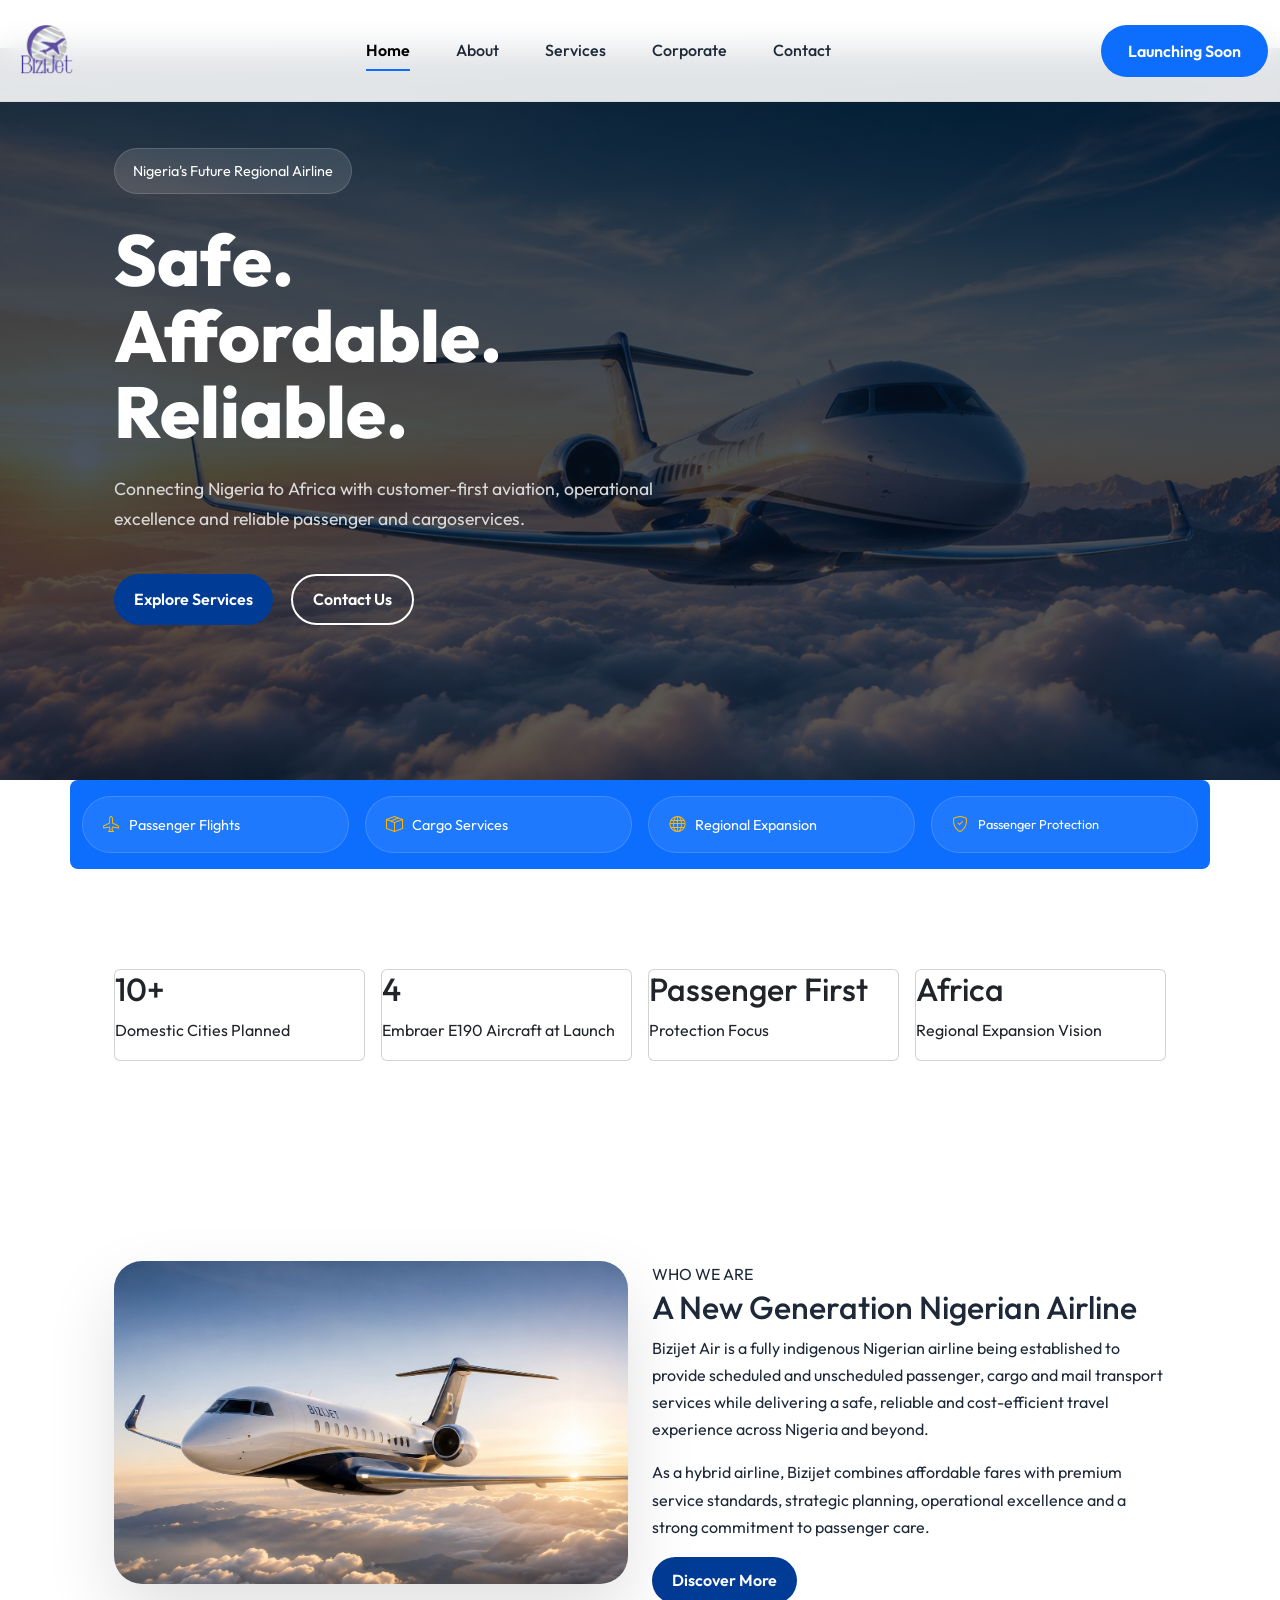
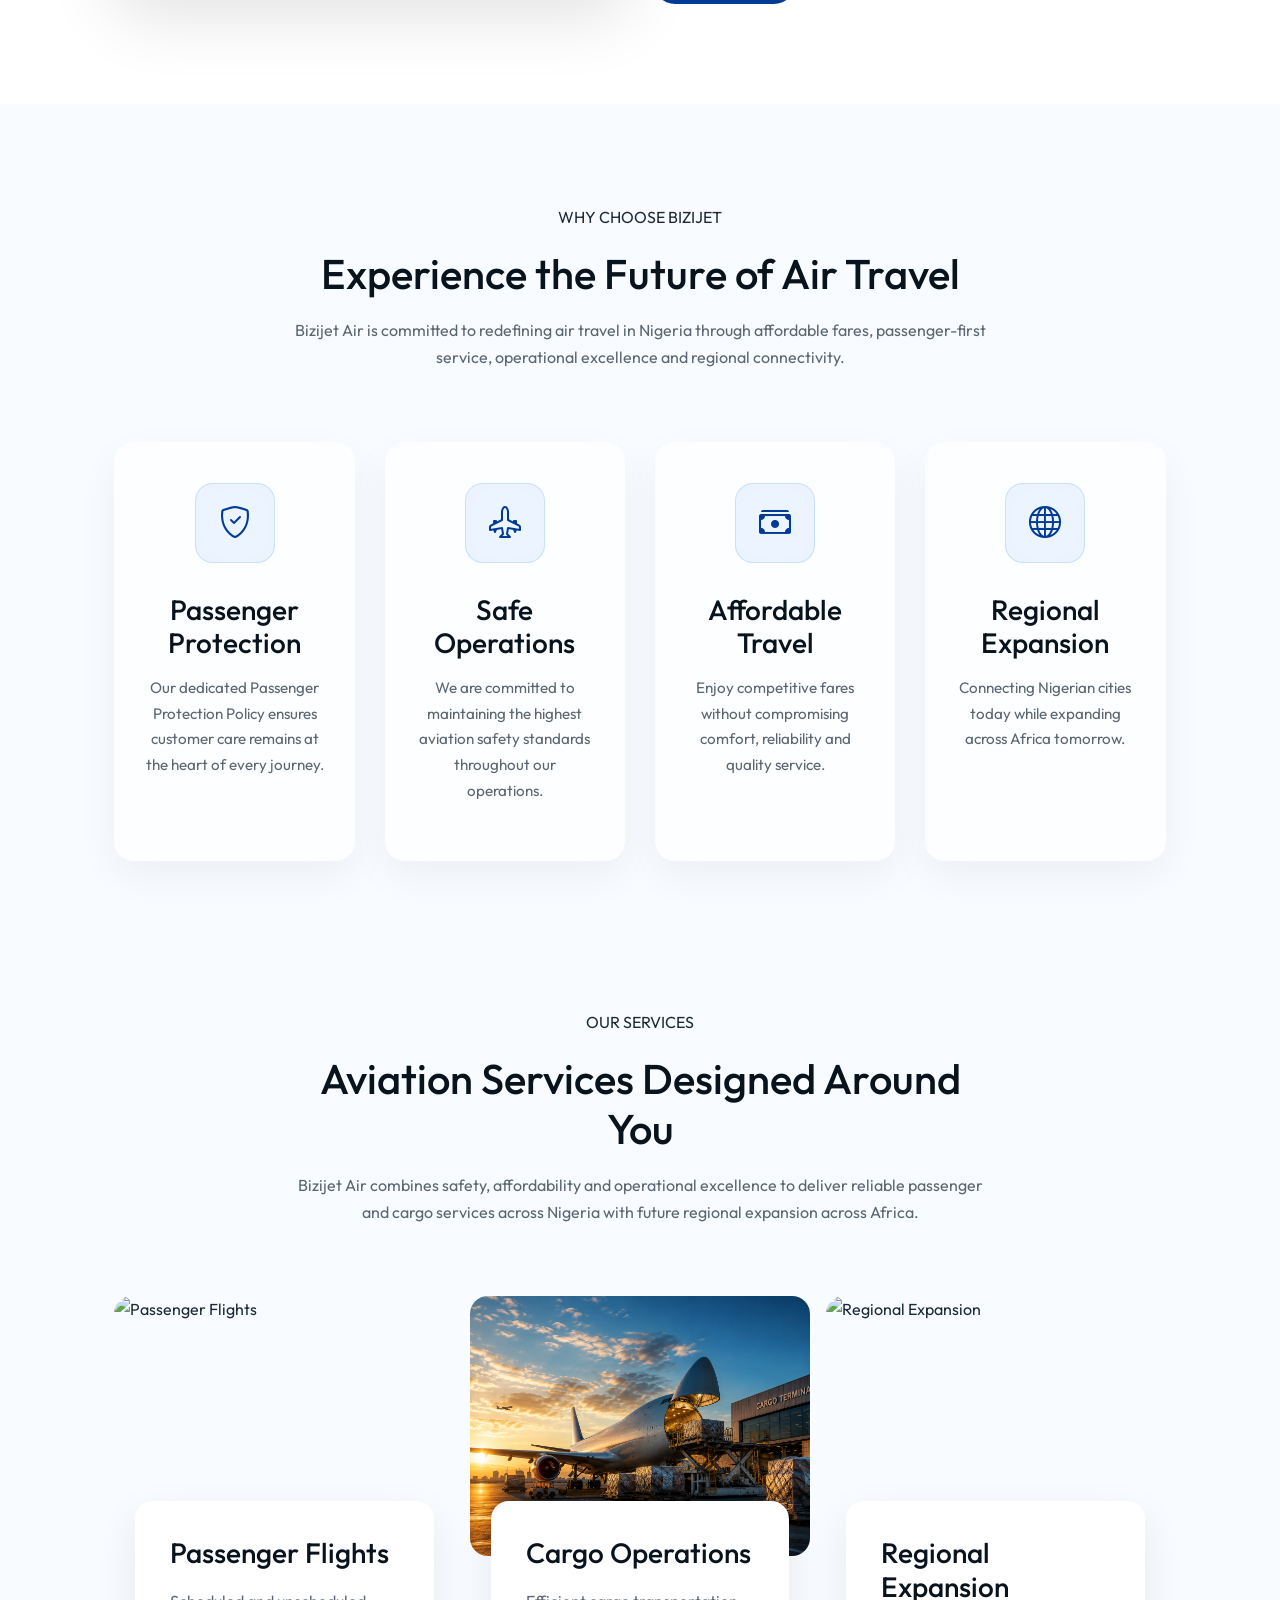
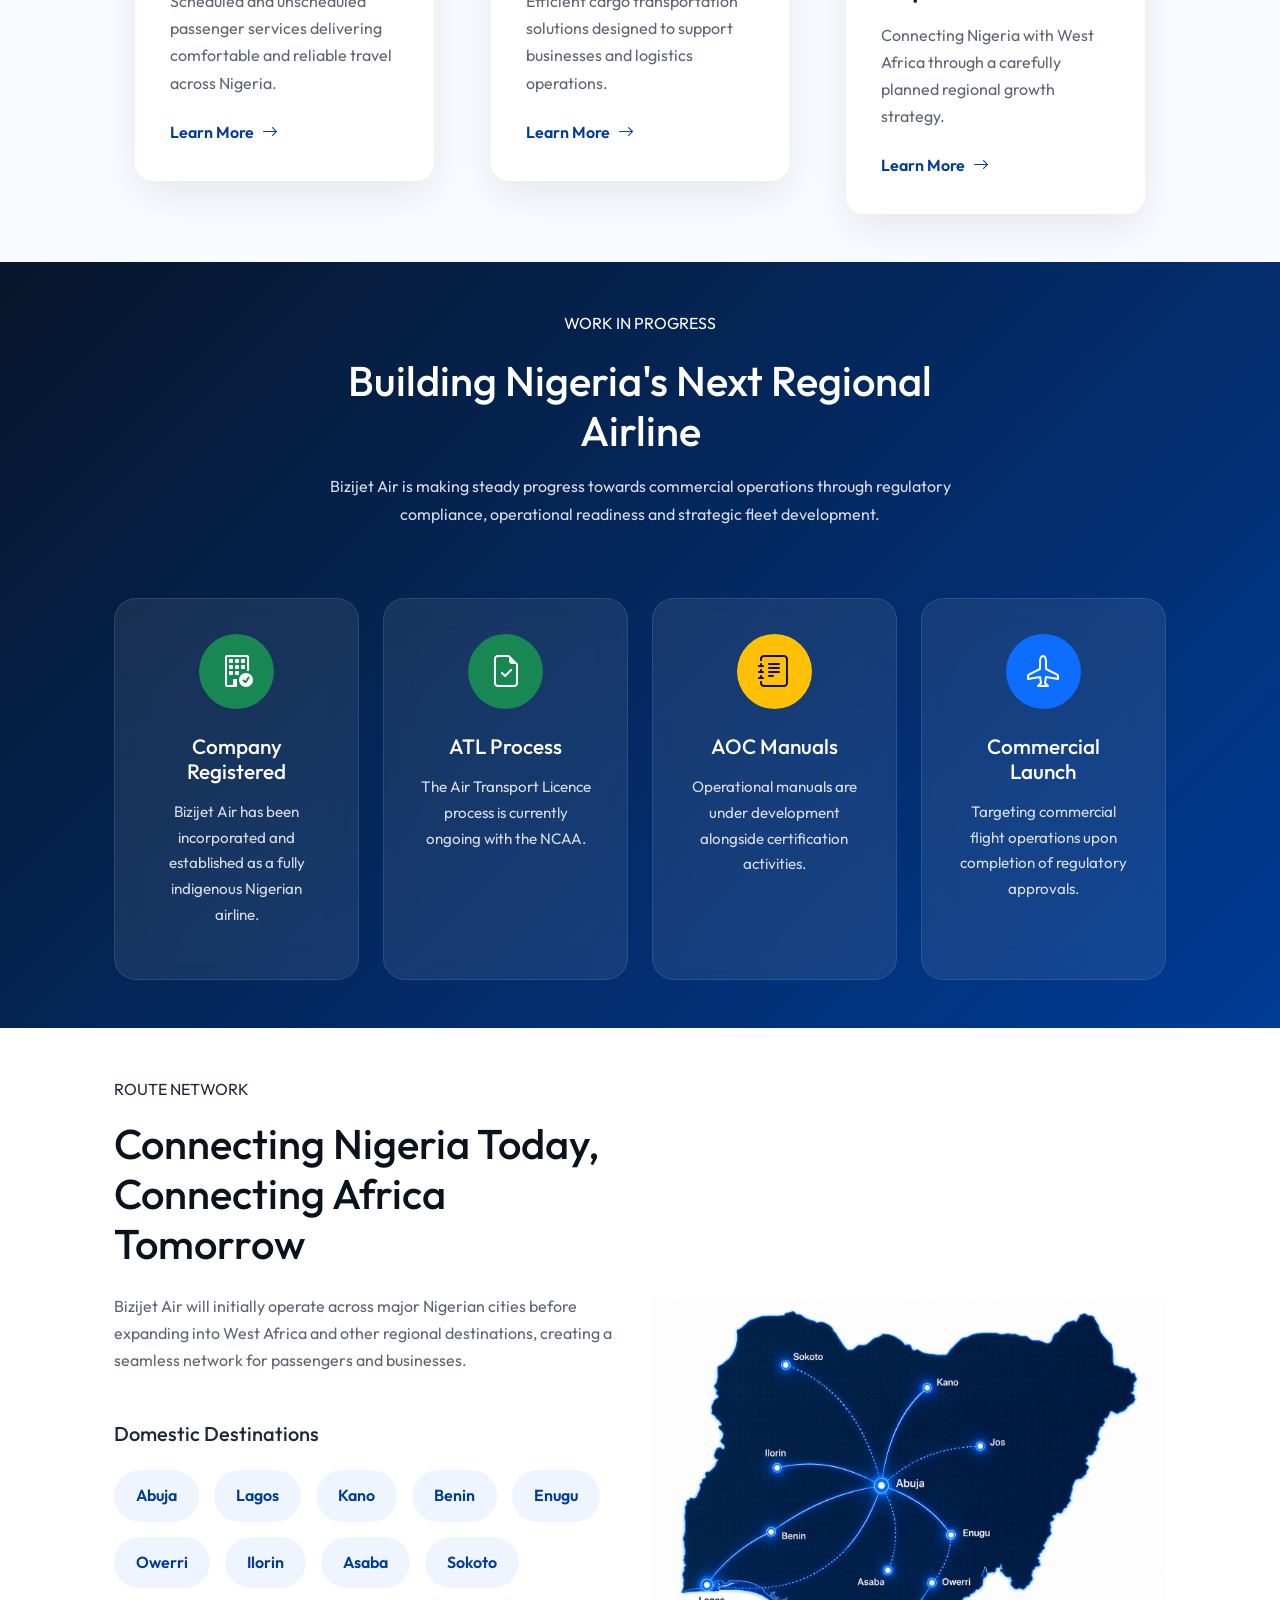
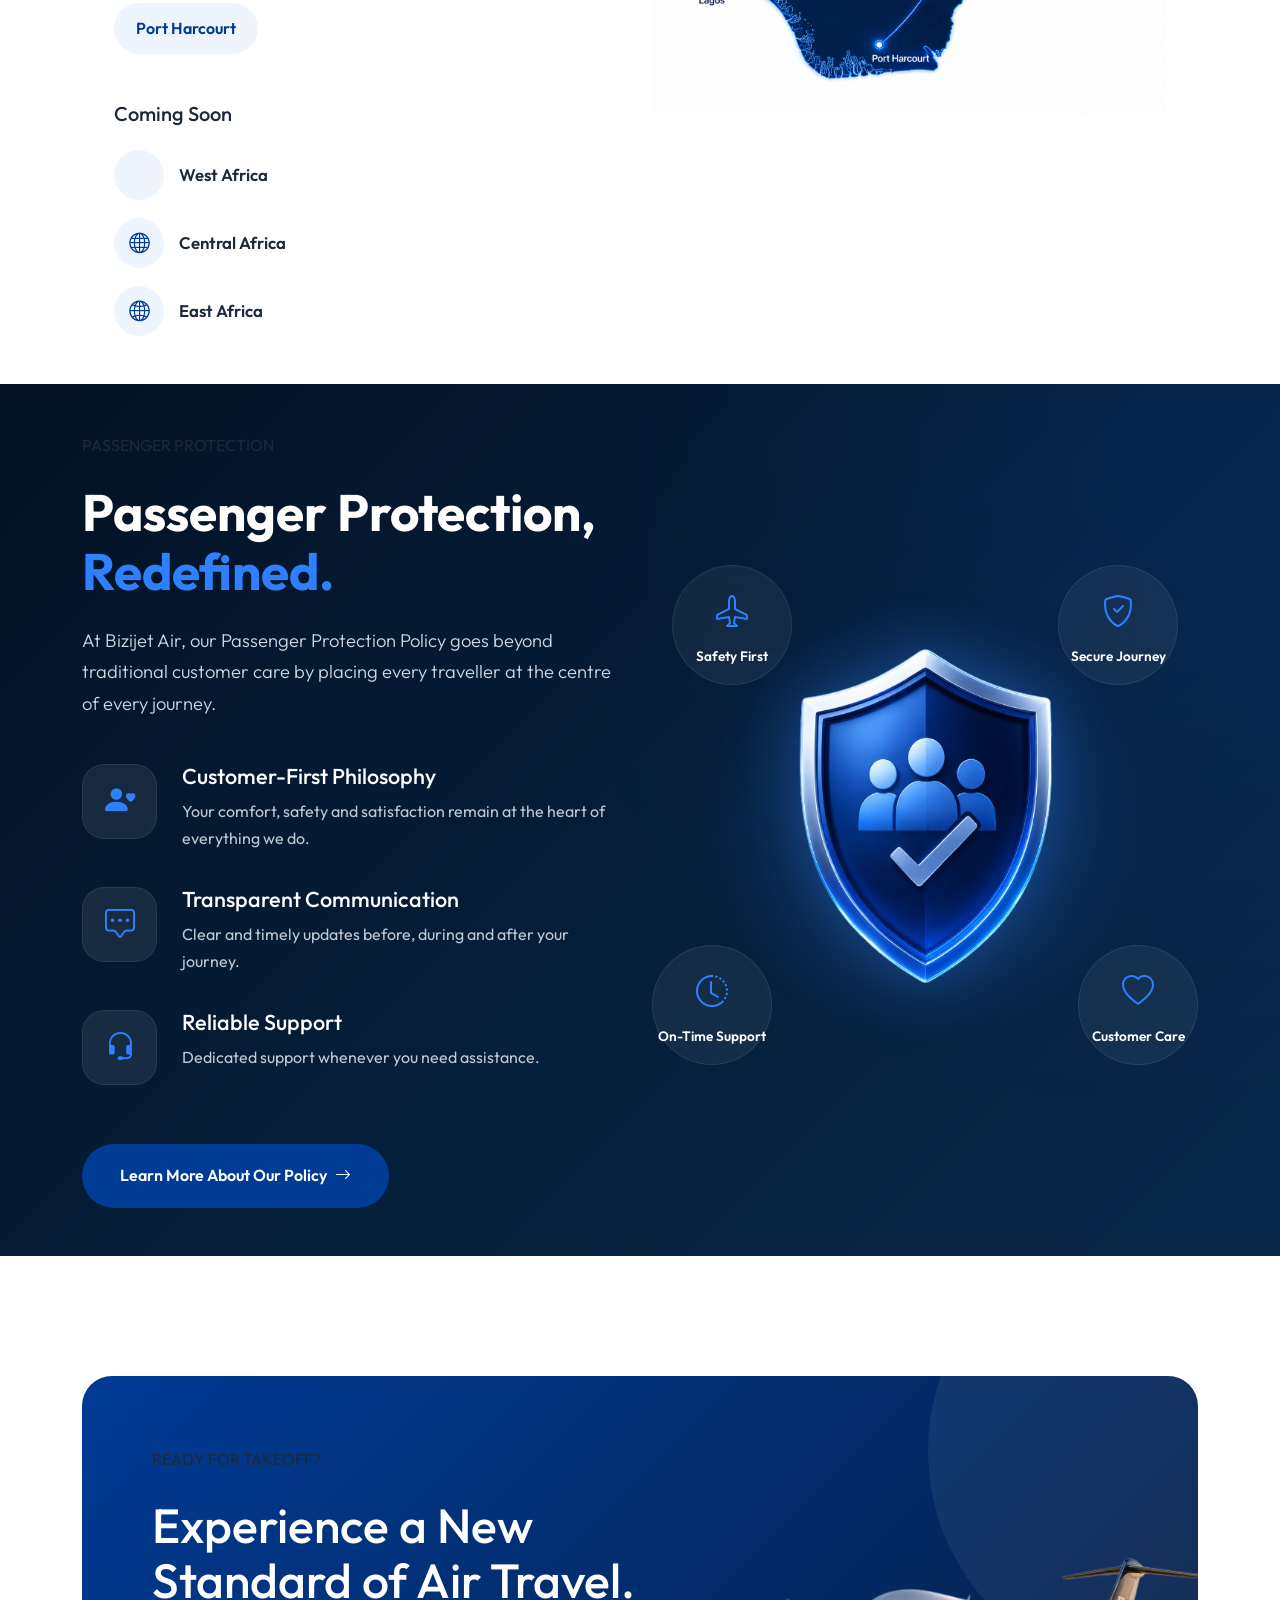
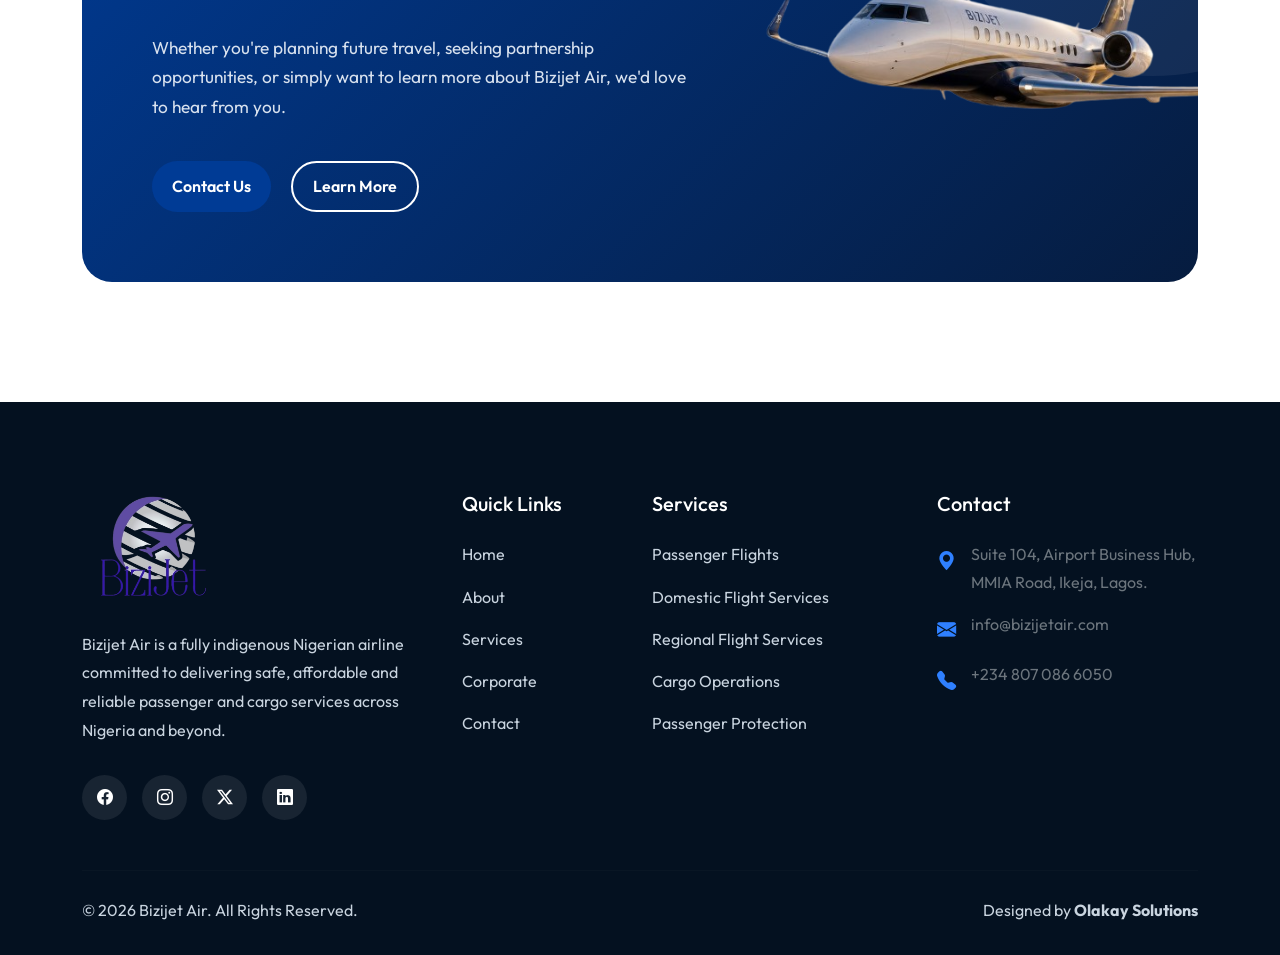
==== index.html @ 7dff2024 "Add files via upload" ====
<!DOCTYPE html>
<html lang="en">
<head>
<meta charset="UTF-8">
<meta name="viewport" content="width=device-width, initial-scale=1.0">
<title>Bizijet Air</title>
<link href="bootstrap-5.3.3-dist/css/bootstrap.min.css" rel="stylesheet">
<link href="https://fonts.googleapis.com/css2?family=Outfit:wght@300;400;500;600;700;800&display=swap" rel="stylesheet">
<!-- Bootstrap Icons -->
<link rel="stylesheet" href="https://cdn.jsdelivr.net/npm/bootstrap-icons@1.13.1/font/bootstrap-icons.min.css">
<link rel="stylesheet" href="style.css">
</head>
<body>
<nav class="navbar navbar-expand-lg fixed-top bizijet-navbar">
    <div class="container-fluid">

        <a class="navbar-brand" href="index.html">
            <img src="images/logo.png" alt="Bizijet Logo">
        </a>

        <button class="navbar-toggler" type="button" data-bs-toggle="collapse" data-bs-target="#navbarMenu">
            <i class="bi bi-list"></i>
        </button>

        <div class="collapse navbar-collapse"id="navbarMenu">
            <ul class="navbar-nav mx-auto">
                <li class="nav-item">
                    <a class="nav-link active"href="index.html">Home</a>
                </li>
                <li class="nav-item">
                    <a class="nav-link"href="about.html">About</a>
                </li>
                <li class="nav-item">
                    <a class="nav-link"href="services.html">Services</a>
                </li>
                <li class="nav-item">
                    <a class="nav-link"href="corporate.html">Corporate</a>
                </li>
                <li class="nav-item">
                    <a class="nav-link" href="contact.html">Contact</a>
                </li>
            </ul>

            <a href="#"class="btn launch-btn">Launching Soon</a>
        </div>
    </div>
</nav>

    <!-- ==========================
         HERO SECTION
    =========================== -->

    <section class="hero mt-5">
        <div class="hero-overlay"></div>
        <div class="container">
            <div class="hero-content">
                <span class="hero-tag">Nigeria's Future Regional Airline</span>

                <h1>Safe.<br> Affordable.<br> Reliable.</h1>

                <p>Connecting Nigeria to Africa with customer-first aviation, operational excellence and reliable passenger and cargoservices.</p>
                <div class="hero-buttons">
                    <a href="services.html" class="btn-primary"> Explore Services</a>
                    <a href="contact.html" class="btn-secondary">Contact Us</a>
                </div>
            </div>
        </div>
    </section>

    <div class="container bg-primary py-3 rounded-3 mt-md-0 mt-3">
        <div class="row g-3">
            <div class="col-md-3 col-sm-6 col-6">
                <div class="feature">
                    <i class="bi bi-airplane"></i>
                    <span style="font-size: .9rem;">Passenger Flights</span>
                </div>
            </div>
            <div class="col-md-3 col-sm-6 col-6">
                <div class="feature">
                    <i class="bi bi-box-seam"></i>
                    <span style="font-size: .9rem;">Cargo Services</span>
                </div>
            </div>
            <div class="col-md-3 col-sm-6 col-6">
                <div class="feature">
                    <i class="bi bi-globe"></i>
                    <span style="font-size: .9rem;">Regional Expansion</span>
                </div>
            </div>
            <div class="col-md-3 col-sm-6 col-6">
                <div class="feature">
                    <i class="bi bi-shield-check"></i>
                    <span style="font-size: .8rem;">Passenger Protection</span>
                </div>
            </div>
        </div>
    </div>

    <!-- ==========================
         COMPANY STATISTICS
    =========================== -->

    <section class="stats">
        <div class="container">
            <div class="row g-3">
                <div class="col-md-3">
                    <div class="card stat-card">
                        <h2>10+</h2>
                        <p>Domestic Cities Planned</p>
                    </div>
                </div>
                <div class="col-md-3">
                    <div class="card stat-card">
                        <h2>4</h2>
                        <p>Embraer E190 Aircraft at Launch</p>
                    </div>
                </div>
                <div class="col-md-3">
                    <div class="card stat-card">
                        <h2>Passenger First</h2>
                        <p>Protection Focus</p>
                    </div>
                </div>
                <div class="col-md-3">
                    <div class="card stat-card">
                        <h2>Africa</h2>
                        <p>Regional Expansion Vision</p>
                    </div>
                </div>
            </div>
        </div>
    </section>

    <!-- ==========================
         ABOUT PREVIEW
    =========================== -->

    <section class="about-preview">
        <div class="container">
            <div class="row">
                <div class="col-md-6">
                    <div class="about-image">
                        <img src="images/heroImg2.png" alt="">
                    </div>
                </div>
                <div class="col-md-6">
                    <div class="about-content">
                        <span class="section-tag">
                            WHO WE ARE
                        </span>
                        <h2>A New Generation Nigerian Airline</h2>
                        <p>Bizijet Air is a fully indigenous Nigerian airline being established to provide scheduled and unscheduled passenger, cargo and mail transport services while delivering a safe, reliable and cost-efficient travel experience across Nigeria and beyond.</p>
                        <p>As a hybrid airline, Bizijet combines affordable fares with premium service standards, strategic planning, operational excellence and a strong commitment to passenger care.</p>

                        <a href="about.html" class="btn-primary">Discover More</a>
                    </div>
                </div>
                    
            </div>
        </div>
    </section>

    <!--=====================================
        WHY CHOOSE US
======================================-->

<section class="why-us">
    <div class="container">
        <div class="section-heading">
            <span class="section-tag">WHY CHOOSE BIZIJET</span>

            <h2>Experience the Future of Air Travel</h2>

            <p>Bizijet Air is committed to redefining air travel in Nigeria through affordable fares, passenger-first service, operational excellence and regional connectivity.</p>
        </div>

        <div class="why-grid">

            <!-- Card -->

            <div class="why-card">
                <div class="why-icon">
                    <i class="bi bi-shield-check"></i>
                </div>
                <h3>Passenger Protection</h3>
                <p>Our dedicated Passenger Protection Policy ensures customer care remains at the heart of every journey.</p>
            </div>

            <!-- Card -->

            <div class="why-card">
                <div class="why-icon">
                    <i class="bi bi-airplane-engines"></i>
                </div>
                <h3>Safe Operations</h3>
                <p>We are committed to maintaining the highest aviation safety standards throughout our operations.</p>

            </div>

            <!-- Card -->

            <div class="why-card">
                <div class="why-icon">
                    <i class="bi bi-cash-stack"></i>
                </div>
                <h3>Affordable Travel</h3>
                <p>Enjoy competitive fares without compromising comfort, reliability and quality service.</p>

            </div>

            <!-- Card -->

            <div class="why-card">
                <div class="why-icon">
                    <i class="bi bi-globe"></i>
                </div>
                <h3>Regional Expansion</h3>
                <p>Connecting Nigerian cities today while expanding across Africa tomorrow.</p>
            </div>
        </div>
    </div>
</section>

<!--=====================================
        SERVICES
======================================-->

<section class="services py-5">
    <div class="container">
        <div class="section-heading">
            <span class="section-tag">OUR SERVICES</span>
            <h2>Aviation Services Designed Around You</h2>

            <p>Bizijet Air combines safety, affordability and operational excellence to deliver reliable passenger and cargo services across Nigeria with future regional expansion across Africa.</p>
        </div>

        <div class="row gy-5 gx-0 gx-lg-3">

            <!-- Passenger -->

            <div class="col-lg-4">
                <div class="service-box">
                    <div class="service-image-wrapper">
                        <img src="images/passenger_flight.jpeg" class="img-fluid"alt="Passenger Flights">
                    </div>
                    

                    <div class="service-content">
                        <h3>Passenger Flights</h3>
                        <p>Scheduled and unscheduled passenger services delivering comfortable and reliable travel across Nigeria.</p>

                        <a href="services.html">
                            Learn More
                            <i class="bi bi-arrow-right"></i>
                        </a>
                    </div>
                </div>
            </div>

            <!-- Cargo -->

            <div class="col-lg-4">

                <div class="service-box">
                    <div class="service-image-wrapper">
                        <img src="images/cargo-aircraft.jpg" class="img-fluid" alt="Cargo Operations">
                    </div>
                    
                    <div class="service-content">
                        <h3>Cargo Operations</h3>
                        <p>Efficient cargo transportation solutions designed to support businesses and logistics operations.</p>

                        <a href="services.html">Learn More
                            <i class="bi bi-arrow-right"></i>
                        </a>
                    </div>
                </div>
            </div>

            <!-- Regional -->

            <div class="col-lg-4">
                <div class="service-box">
                    <div class="service-image-wrapper">
                        <img src="images/E190-E2_Virgin_1-scaled.jpg" class="img-fluid" alt="Regional Expansion">
                    </div>
                    
                    <div class="service-content">
                        <h3>Regional Expansion</h3>
                        <p>Connecting Nigeria with West Africa through a carefully planned regional growth strategy.</p>
                        <a href="services.html">Learn More
                            <i class="bi bi-arrow-right"></i>
                        </a>
                    </div>
                </div>
            </div>
        </div>
    </div>
</section>

<!--=====================================
        WORK IN PROGRESS
======================================-->

<section class="work-progress py-5">
    <div class="container">
        <div class="section-heading">
            <span class="section-tag">WORK IN PROGRESS</span>

            <h2>Building Nigeria's Next Regional Airline</h2>
            <p>Bizijet Air is making steady progress towards commercial operations through regulatory compliance, operational readiness and strategic fleet development. </p>

        </div>

        <div class="row g-4 justify-content-center">

            <!-- Item -->

            <div class="col-lg-3 col-md-6">
                <div class="progress-card completed">
                    <div class="progress-icon">
                        <i class="bi bi-building-check"></i>
                    </div>
                    <h4>Company Registered</h4>
                    <p>Bizijet Air has been incorporated and established as a fully indigenous Nigerian airline.</p>
                </div>
            </div>

            <!-- Item -->

            <div class="col-lg-3 col-md-6">
                <div class="progress-card completed">
                    <div class="progress-icon">
                        <i class="bi bi-file-earmark-check"></i>
                    </div>
                    <h4>ATL Process</h4>
                    <p>The Air Transport Licence process is currently ongoing with the NCAA.</p>
                </div>
            </div>

            <!-- Item -->

            <div class="col-lg-3 col-md-6">
                <div class="progress-card active">
                    <div class="progress-icon">
                        <i class="bi bi-journal-text"></i>
                    </div>
                    <h4>AOC Manuals</h4>
                    <p>Operational manuals are under development alongside certification activities.</p>
                </div>
            </div>

            <!-- Item -->

            <div class="col-lg-3 col-md-6">
                <div class="progress-card future">
                    <div class="progress-icon">
                        <i class="bi bi-airplane"></i>
                    </div>
                    <h4>Commercial Launch</h4>
                    <p>Targeting commercial flight operations upon completion of regulatory approvals.</p>
                </div>
            </div>
        </div>
    </div>
</section>

<!--=====================================
        ROUTE NETWORK
======================================-->

<section class="routes py-5">
    <div class="container">
        <div class="row align-items-center gy-5">

            <!-- LEFT -->

            <div class="col-lg-6">

                <span class="section-tag">ROUTE NETWORK</span>
                <h2 class="mt-3">Connecting Nigeria Today, Connecting Africa Tomorrow</h2>

                <p class="mt-4">Bizijet Air will initially operate across major Nigerian cities before expanding into West Africa and other regional destinations, creating a seamless network for passengers and businesses.</p>

                <h5 class="mt-5 mb-4">Domestic Destinations</h5>

                <div class="route-tags">
                    <span>Abuja</span>
                    <span>Lagos</span>
                    <span>Kano</span>
                    <span>Benin</span>
                    <span>Enugu</span>
                    <span>Owerri</span>
                    <span>Ilorin</span>
                    <span>Asaba</span>
                    <span>Sokoto</span>
                    <span>Port Harcourt</span>
                </div>

                <h5 class="mt-5 mb-4">Coming Soon</h5>
                <div class="coming-soon">
                    <div>
                        <i class="bi bi-globe-africa"></i>West Africa
                    </div>
                    <div>
                        <i class="bi bi-globe"></i> Central Africa
                    </div>
                    <div>
                        <i class="bi bi-globe2"></i> East Africa
                    </div>
                </div>
            </div>

            <!-- RIGHT -->

            <div class="col-lg-6 text-center">
                <div class="map-wrapper">
                    <img src="images/nigeria_map-custom.png">
                </div>
            </div>
        </div>
    </div>
</section>

<!--=====================================
    PASSENGER PROTECTION
======================================-->

<section class="passenger-protection py-5">
    <div class="container">
        <div class="row align-items-center gy-5">

            <!-- LEFT SIDE -->

            <div class="col-lg-6">
                <span class="section-tag">PASSENGER PROTECTION</span>
                <h2 class="mt-4"> Passenger Protection, <span>Redefined.</span></h2>
                <p class="lead mt-4">At Bizijet Air, our Passenger Protection Policy goes beyond traditional customer care by placing every traveller at the centre of every journey. </p>

                <!-- Feature -->

                <div class="protection-item">
                    <div class="protection-icon">
                        <i class="bi bi-person-heart"></i>
                    </div>
                    <div>
                        <h5>Customer-First Philosophy</h5>
                        <p>Your comfort, safety and satisfaction remain at the heart of everything we do.</p>
                    </div>
                </div>

                <div class="protection-item">
                    <div class="protection-icon">
                        <i class="bi bi-chat-square-dots"></i>
                    </div>
                    <div>
                        <h5>Transparent Communication</h5>
                        <p>Clear and timely updates before, during and after your journey.</p>
                    </div>
                </div>

                <div class="protection-item">
                    <div class="protection-icon">
                        <i class="bi bi-headset"></i>
                    </div>
                    <div>
                        <h5>Reliable Support</h5>
                        <p>Dedicated support whenever you need assistance.</p>
                    </div>
                </div>

                <a href="about.html " class="btn-primary mt-4"> Learn More About Our Policy
                    <i class="bi bi-arrow-right ms-2"></i>
                </a>
            </div>

            <!-- RIGHT SIDE -->

            <div class="col-lg-6">
                <div class="shield-wrapper">
                    <img src="images/shield.png" alt="Passenger Protection" class="img-fluid shield-image">
                    <div class="floating top-left">
                        <i class="bi bi-airplane"></i>
                        <span>Safety First</span>
                    </div>
                    <div class="floating top-right">
                        <i class="bi bi-shield-check"></i>
                        <span>Secure Journey</span>
                    </div>
                    <div class="floating bottom-left">
                        <i class="bi bi-clock-history"></i>
                        <span>On-Time Support</span>
                    </div>
                    <div class="floating bottom-right">
                        <i class="bi bi-heart"></i>
                        <span>Customer Care</span>
                    </div>
                </div>
            </div>
        </div>
    </div>
</section>

<!--=====================================
        CTA
======================================-->

<section class="cta-section">
    <div class="container">
        <div class="cta-box">
            <div class="row align-items-center gy-5">
                <div class="col-lg-7">
                    <span class="section-tag"> READY FOR TAKEOFF?</span>

                    <h2>Experience a New Standard of Air Travel. </h2>

                    <p> Whether you're planning future travel, seeking partnership opportunities, or simply want to learn more about Bizijet Air, we'd love to hear from you.</p>

                    <div class="cta-buttons">
                        <a href="contact.html" class="btn-primary">Contact Us</a>
                        <a href="about.html" class="btn-secondary">Learn More</a>
                    </div>
                </div>

                <div class="col-lg-5 text-center">
                    <img src="images/149201-removebg-preview.png" class="img-fluid cta-plane"alt="Bizijet Aircraft">
                </div>
            </div>
        </div>
    </div>
</section>

<!--=====================================
        FOOTER
======================================-->

<footer class="footer">
    <div class="container">
        <div class="row gy-5">
            <div class="col-lg-4">
                <img src="images/logo.png"class="footer-logo" alt="Bizijet Air">
                <p class="mt-4">
                    Bizijet Air is a fully indigenous Nigerian airline
                    committed to delivering safe, affordable and reliable
                    passenger and cargo services across Nigeria and beyond.
                </p>

                <div class="social-links">
                    <a href="#"><i class="bi bi-facebook"></i></a>
                    <a href="#"><i class="bi bi-instagram"></i></a>
                    <a href="#"><i class="bi bi-twitter-x"></i></a>
                    <a href="#"><i class="bi bi-linkedin"></i></a>
                </div>
            </div>



            <!-- Quick Links -->

            <div class="col-lg-2 col-md-6">
                <h5>Quick Links</h5>
                <ul>
                    <li><a href="index.html">Home</a></li>
                    <li><a href="about.html">About</a></li>
                    <li><a href="services.html">Services</a></li>
                    <li><a href="corporate.html">Corporate</a></li>
                    <li><a href="contact.html">Contact</a></li>
                </ul>
            </div>

            <div class="col-lg-3 col-md-6">
                <h5>Services</h5>
                <ul>
                    <li><a href="services.html#passengerFlights">Passenger Flights</a></li>
                    <li><a href="services.html#domesticRoutes">Domestic Flight Services</a></li>
                    <li><a href="services.html#regionalRoutes">Regional Flight Services</a></li>
                    <li><a href="services.html#cargoOperations">Cargo Operations</a></li>
                    <li><a href="services.html#passengerProtection">Passenger Protection</a></li>
                </ul>
            </div>

            <div class="col-lg-3">
                <h5>Contact</h5>
                <ul class="contact-list">
                    <li> <i class="bi bi-geo-alt-fill"></i> Suite 104, Airport Business Hub, MMIA Road, Ikeja, Lagos. </li>
                    <li> <i class="bi bi-envelope-fill"></i> info@bizijetair.com</li>
                    <li> <i class="bi bi-telephone-fill"></i>+234 807 086 6050</li>
                </ul>
            </div>
        </div>

        <hr>

        <div class="footer-bottom">
            <p>© 2026 Bizijet Air. All Rights Reserved.</p>
            <p>Designed by <strong>Olakay Solutions</strong> </p>
        </div>
    </div>
</footer>

    <script src="bootstrap-5.3.3-dist/js/bootstrap.bundle.min.js"></script>

</body>
</html>
---- style.css ----
/*=====================================
        GOOGLE FONT
======================================*/

@import url('https://fonts.googleapis.com/css2?family=Outfit:wght@100..900&display=swap');

/*=====================================
        RESET
======================================*/

*{
    margin:0;
    padding:0;
    box-sizing:border-box;
}

html{
    scroll-behavior:smooth;
}

body{
    font-family:'Outfit',sans-serif;
    background:#ffffff;
    color:#1d2939;
    line-height:1.7;
    overflow-x:hidden;
}

/*=========================
        NAVBAR
==========================*/

.bizijet-navbar{

    background:rgba(255,255,255,.88);

    backdrop-filter:blur(16px);

    border-bottom:1px solid rgba(0,0,0,.05);

    padding:18px 0;

    transition:.35s;

    z-index:9999;

}

/*=========================
        LOGO
==========================*/

.navbar-brand img{

    height:55px;

}

/*=========================
        LINKS
==========================*/

.navbar-nav{

    gap:10px;

}

.nav-link{

    position:relative;

    color:#1f2937;

    font-weight:500;

    padding:12px 18px !important;

    transition:.3s;

}

.nav-link:hover{

    color:#0d6efd;

}

/* underline */

.nav-link::after{

    content:"";

    position:absolute;

    left:18px;

    bottom:5px;

    width:0;

    height:2px;

    background:#0d6efd;

    transition:.3s;

}

.nav-link:hover::after,

.nav-link.active::after{

    width:calc(100% - 36px);

}

.nav-link.active{

    color:#0d6efd;

    font-weight:600;

}

/*=========================
        BUTTON
==========================*/

.launch-btn{

    padding:13px 26px;

    border-radius:50px;

    background:#0d6efd;

    color:#fff;

    font-weight:600;

    transition:.3s;

}

.launch-btn:hover{

    background:#0b5ed7;

    color:#fff;

    transform:translateY(-2px);

}

/*=========================
        TOGGLER
==========================*/

.navbar-toggler{

    border:none;

    box-shadow:none !important;

    padding:0;

}

.navbar-toggler i{

    font-size:2rem;

    color:#0d6efd;

}

/*=========================
        MOBILE
==========================*/

@media(max-width:991px){

.navbar-collapse{

    margin-top:20px;

    background:#fff;

    border-radius:22px;

    padding:20px;

    box-shadow:0 20px 50px rgba(0,0,0,.08);

}
.nav-link.active {
    color:#0d6efd;
    border-radius:12px;
    font-weight:600;
    text-decoration: underline;
    text-underline-offset: 5px;
    text-decoration-color: #003b95;
}

.navbar-nav{

    gap:0;

}

.nav-link{

    padding:16px 0 !important;

    border-bottom:1px solid #edf2f7;

}

.nav-link::after{

    display:none;

}

.launch-btn{

    width:100%;

    margin-top:20px;

    text-align:center;

}

}

img{
    max-width:100%;
    display:block;
}

a{
    text-decoration:none;
}

ul{
    list-style:none;
}

button{
    font-family:inherit;
    cursor:pointer;
    border:none;
    background:none;
}

section{
    padding:100px 8%;
}

.container{
    width:min(1200px,100%);
    margin:auto;
}

/*=====================================
        VARIABLES
======================================*/

:root{

    --primary:#003b95;
    --secondary:#0ea5e9;
    --accent:#ffb703;

    --dark:#09131d;
    --text:#5c6672;
    --white:#ffffff;

    --border:#e7e7e7;

    --shadow:
    0 15px 40px rgba(0,0,0,.08);

    --radius:18px;

    --transition:.35s ease;

}

/*=====================================
        BUTTONS
======================================*/

.btn-primary{

    display:inline-flex;
    align-items:center;
    justify-content:center;

    padding:10px 20px;

    background:var(--primary);

    color:var(--white);

    border-radius:50px;

    font-weight:600;

    transition:var(--transition);

}

.btn-primary:hover{

    background:var(--secondary);

    transform:translateY(-3px);

}

.btn-secondary{

    display:inline-flex;

    align-items:center;

    justify-content:center;

    padding:10px 20px;

    border:2px solid white;

    color:white;

    border-radius:50px;

    font-weight:600;

    transition:.35s;

}

.btn-secondary:hover{

    background:white;

    color:var(--primary);

}

/*=====================================
        HERO
======================================*/

.hero{

    max-height:100vh;

    background:url("images/hero.png") center/cover no-repeat;

    position:relative;

    display:flex;

    align-items:center;

}

.hero-overlay{

    position:absolute;

    inset:0;

    background:linear-gradient(
        90deg,
        rgba(3,15,33,.88),
        rgba(3,15,33,.45)
    );

}

.hero .container{

    position:relative;

    z-index:5;

}

.hero-content{

    max-width:700px;

}

.hero-tag{

    display:inline-block;

    padding:10px 18px;

    background:rgba(255,255,255,.12);

    backdrop-filter:blur(12px);

    border:1px solid rgba(255,255,255,.15);

    border-radius:50px;

    color:white;

    margin-bottom:28px;

    font-size:.9rem;

}

.hero h1{

    color:white;

    font-size:4.5rem;

    line-height:1.05;

    margin-bottom:25px;

    font-weight:800;

}

.hero p{

    color:#d9d9d9;

    max-width:600px;

    margin-bottom:40px;

    font-size:1.1rem;

}

.hero-buttons{

    display:flex;

    gap:18px;

    margin-bottom:55px;

}

.hero-features{

    display:flex;

    flex-wrap:wrap;

    gap:18px;

}

.feature{

    display:flex;

    align-items:center;

    gap:10px;

    background:rgba(255,255,255,.08);

    backdrop-filter:blur(15px);

    border:1px solid rgba(255,255,255,.15);

    color:white;

    padding:14px 20px;

    border-radius:50px;

}

.feature i{

    color:var(--accent);

    font-size:1rem;

}

/*=====================================
        RESPONSIVE
======================================*/

@media(max-width:991px){

    .nav-links{

        display:none;

    }

    .nav-btn{

        display:none;

    }

    .menu-btn{

        display:block;

    }

    .hero h1{

        font-size:3.2rem;

    }

    section{

        padding:80px 6%;

    }

}

@media(max-width:768px){

    .hero{

        text-align:center;

    }

    .hero-content{

        margin:auto;

    }

    .hero-buttons{

        justify-content:center;

        flex-wrap:wrap;

    }

    .hero-features{

        justify-content:center;

    }

    .hero h1{

        font-size:2.6rem;

    }

}

/*=====================================
        WHY CHOOSE US
======================================*/

.why-us{
    background:#f8fbff;
}

.section-heading{

    text-align:center;

    max-width:700px;

    margin:auto;

    margin-bottom:70px;

}

.section-heading h2{

    font-size:2.6rem;

    margin:18px 0;

    color:var(--dark);

}

.section-heading p{

    color:var(--text);

}

.why-grid{

    display:grid;

    grid-template-columns:repeat(4,1fr);

    gap:30px;

}

.why-card{

    background:rgba(255,255,255,.65);

    backdrop-filter:blur(18px);

    -webkit-backdrop-filter:blur(18px);

    border:1px solid rgba(255,255,255,.3);

    padding:40px 30px;

    border-radius:20px;

    text-align:center;

    box-shadow:0 15px 40px rgba(0,0,0,.05);

    transition:.35s;

}

.why-card:hover{

    transform:translateY(-12px);

    box-shadow:0 20px 50px rgba(0,0,0,.12);

}

.why-icon{

    width:80px;
    height:80px;

    margin:auto;
    margin-bottom:30px;

    border-radius:18px;

    background:rgba(13,110,253,.08);

    backdrop-filter:blur(18px);

    -webkit-backdrop-filter:blur(18px);

    border:1px solid rgba(13,110,253,.15);

    display:flex;
    justify-content:center;
    align-items:center;

}

.why-icon i{

    font-size:2rem;

    color:var(--primary);

}

.why-card h3{

    margin-bottom:15px;

    color:var(--dark);

}

.why-card p{

    color:var(--text);

    font-size:.95rem;

}

@media(max-width:991px){

    .why-grid{

        grid-template-columns:repeat(2,1fr);

    }

}

@media(max-width:600px){

    .why-grid{

        grid-template-columns:1fr;

    }

    .section-heading h2{

        font-size:2rem;

    }

}

/*=====================================
        SERVICES
======================================*/

.services{

    background:#f8fbff;

}

.service-box{

    position:relative;

}

.service-box img{

    width:100%;

    height:260px;

    object-fit:cover;

    border-radius:18px;

    transition:.6s;

}

.service-content{

    width:88%;

    margin:auto;

    background:white;

    margin-top:-55px;

    position:relative;

    z-index:5;

    padding:35px;

    border-radius:18px;

    box-shadow:0 15px 40px rgba(0,0,0,.08);

    transition:.4s;

}

.service-box:hover img{

    transform:scale(1.05);

}

.service-box:hover .service-content{

    transform:translateY(-8px);

}

.service-content h3{

    margin-bottom:18px;

    color:var(--dark);

}

.service-content p{

    color:var(--text);

    margin-bottom:22px;

}

.service-content a{

    display:inline-flex;

    align-items:center;

    gap:8px;

    color:var(--primary);

    font-weight:600;

    transition:.3s;

}
.service-image-wrapper {
        margin-inline: none;
    }

@media(max-width: 576px) {
    .service-box img{
        width: 100%;
        height:260px;
        object-fit:cover;
        border-radius: 0px;
        transition:.6s;
    }
    .service-box:hover img{
        transform:scale(1.05);
    }
    .service-box:hover .service-content{
        transform:translateY(-8px);
    }
    /* .service-image-wrapper {
        margin-inline: -12px;
    } */

}

.service-content a:hover{
    gap:16px;
}

.service-content i{

    transition:.3s;

}

/*=====================================
        WORK PROGRESS
======================================*/

.work-progress{

    background:linear-gradient(135deg,#07162b,#003b95);

    color:white;

}

.work-progress .section-heading h2{

    color:white;

}

.work-progress .section-heading p{

    color:#d6dce6;

}

.progress-card{

    background:rgba(255,255,255,.08);

    border:1px solid rgba(255,255,255,.1);

    backdrop-filter:blur(15px);

    border-radius:22px;

    padding:35px;

    text-align:center;

    transition:.35s;

    height:100%;

}

.progress-card:hover{

    transform:translateY(-10px);

    background:rgba(255,255,255,.12);

}

.progress-icon{

    width:75px;

    height:75px;

    margin:auto;

    margin-bottom:25px;

    border-radius:50%;

    display:flex;

    justify-content:center;

    align-items:center;

    font-size:2rem;

}

.completed .progress-icon{

    background:#198754;

    color:white;

}

.active .progress-icon{

    background:#ffc107;

    color:#111;

}

.future .progress-icon{

    background:#0d6efd;

    color:white;

}

.progress-card h4{

    margin-bottom:15px;

    font-size:1.3rem;

}

.progress-card p{

    color:#d7dce4;

    font-size:.95rem;

}

/*=====================================
        ROUTES
======================================*/

.routes{

    background:#fff;

}

.routes h2{

    font-size:2.6rem;

    color:var(--dark);

}

.routes p{

    color:var(--text);

}

.route-tags{

    display:flex;

    flex-wrap:wrap;

    gap:15px;

}

.route-tags span{

    background:#eef5ff;

    color:var(--primary);

    padding:12px 22px;

    border-radius:50px;

    font-weight:600;

    transition:.35s;

    cursor:pointer;

}

.route-tags span:hover{

    background:var(--primary);

    color:white;

}

.coming-soon{

    display:flex;

    flex-direction:column;

    gap:18px;

}

.coming-soon div{

    display:flex;

    align-items:center;

    gap:15px;

    font-size:1.05rem;

    font-weight:600;

}

.coming-soon i{

    width:50px;

    height:50px;

    display:flex;

    align-items:center;

    justify-content:center;

    border-radius:50%;

    background:#eef5ff;

    color:var(--primary);

    font-size:1.3rem;

}

.map-image{

    max-width:500px;

    transition:.6s;

}

.map-image:hover{

    transform:scale(1.04);

}
.map-wrapper{

position:relative;

}

.dot{

position:absolute;

width:12px;

height:12px;

background:#0d6efd;

border-radius:50%;

box-shadow:

0 0 20px #0d6efd;

animation:pulse 2s infinite;

}
.lagos{

left:22%;

bottom:18%;

}

.abuja{

left:47%;

bottom:40%;

}

.kano{

right:27%;

top:20%;

}

.route-line{

position:absolute;

height:2px;

background:#0d6efd;

transform:rotate(18deg);

}
@keyframes moveLine{

to{

background-position:200%;

}

}

/*=====================================
    PASSENGER PROTECTION
======================================*/

.passenger-protection{

    padding:120px 0;

    background:linear-gradient(135deg,#031225,#08294b);

    overflow:hidden;

    position:relative;

}

.passenger-protection::before{

    content:"";

    position:absolute;

    width:600px;

    height:600px;

    background:#0d6efd;

    filter:blur(180px);

    opacity:.12;

    right:-250px;

    top:-250px;

}

.passenger-protection h2{

    font-size:3.2rem;

    color:#fff;

    font-weight:700;

    line-height:1.15;

}

.passenger-protection h2 span{

    color:#2f80ff;

}

.passenger-protection .lead{

    color:#cfd8e3;

    font-size:1.15rem;

    margin-bottom:45px;

}

.protection-item{

    display:flex;

    align-items:flex-start;

    gap:25px;

    margin-bottom:35px;

}

.protection-icon{

    width:75px;

    height:75px;

    flex-shrink:0;

    border-radius:22px;

    display:flex;

    justify-content:center;

    align-items:center;

    background:rgba(255,255,255,.08);

    backdrop-filter:blur(20px);

    border:1px solid rgba(255,255,255,.08);

    transition:.35s;

}

.protection-icon i{

    color:#2f80ff;

    font-size:1.9rem;

}

.protection-item:hover .protection-icon{

    transform:translateY(-6px);

    background:rgba(47,128,255,.15);

}

.protection-item h5{

    color:#fff;

    font-size:1.35rem;

    margin-bottom:8px;

}

.protection-item p{

    color:#bfc9d5;

    margin-bottom:0;

}

.passenger-protection .btn-primary{

    margin-top:15px;

    padding:18px 38px;

}

.passenger-protection .btn-primary i{

    transition:.35s;

}

.passenger-protection .btn-primary:hover i{

    transform:translateX(8px);

}

/*===============================
        RIGHT SIDE
================================*/

.shield-wrapper{

    position:relative;

    display:flex;

    justify-content:center;

    align-items:center;

    min-height:650px;

}

.shield-image{

    width:380px;

    z-index:5;

    animation:float 4s ease-in-out infinite;

    filter:drop-shadow(0 0 30px rgba(47,128,255,.35));

}

/*===============================
      FLOATING BADGES
================================*/

.floating{

    position:absolute;

    width:120px;

    height:120px;

    border-radius:50%;

    background:rgba(255,255,255,.06);

    backdrop-filter:blur(20px);

    border:1px solid rgba(255,255,255,.08);

    display:flex;

    flex-direction:column;

    justify-content:center;

    align-items:center;

    text-align:center;

    transition:.35s;

}

.floating:hover{

    transform:scale(1.08);

}

.floating i{

    color:#2f80ff;

    font-size:2rem;

    margin-bottom:10px;

}

.floating span{

    color:#fff;

    font-size:.85rem;

    font-weight:600;

    line-height:1.3;

}

/*===============================
      POSITIONS
================================*/

.top-left{

    left:20px;

    top:70px;

}

.top-right{

    right:20px;

    top:70px;

}

.bottom-left{

    left:0;

    bottom:80px;

}

.bottom-right{

    right:0;

    bottom:80px;

}

/*===============================
      SHIELD GLOW
================================*/

.shield-wrapper::before{

    content:"";

    position:absolute;

    width:450px;

    height:450px;

    border-radius:50%;

    background:radial-gradient(circle,
    rgba(47,128,255,.28),
    transparent 70%);

    animation:pulseGlow 4s infinite;

}

/*===============================
        ANIMATIONS
================================*/

@keyframes float{

    0%{

        transform:translateY(0px);

    }

    50%{

        transform:translateY(-15px);

    }

    100%{

        transform:translateY(0px);

    }

}

@keyframes pulseGlow{

    0%{

        transform:scale(.95);

        opacity:.4;

    }

    50%{

        transform:scale(1.08);

        opacity:.8;

    }

    100%{

        transform:scale(.95);

        opacity:.4;

    }

}

/*===============================
        RESPONSIVE
================================*/

@media(max-width:991px){

    .shield-wrapper{

        min-height:500px;

        margin-top:50px;

    }

    .shield-image{

        width:280px;

    }

    .floating{

        width:90px;

        height:90px;

    }

    .floating span{

        display:none;

    }

}

@media(max-width:768px){

    .passenger-protection h2{

        font-size:2.4rem;

    }

    .protection-item{

        gap:18px;

    }

}

/*=====================================
        CTA
======================================*/

.cta-section{

    padding:120px 0;

    background:#ffffff;

}

.cta-box{

    background:
    linear-gradient(
        135deg,
        #003b95,
        #061c3f
    );

    border-radius:30px;

    padding:70px;

    overflow:hidden;

    position:relative;

}

.cta-box::before{

    content:"";

    position:absolute;

    width:450px;

    height:450px;

    border-radius:50%;

    background:rgba(255,255,255,.06);

    right:-180px;

    top:-150px;

}

.cta-box h2{

    color:white;

    font-size:3rem;

    line-height:1.15;

    margin:25px 0;

}

.cta-box p{

    color:#d9e2ef;

    font-size:1.08rem;

    max-width:550px;

    margin-bottom:40px;

}

.cta-buttons{

    display:flex;

    gap:20px;

    flex-wrap:wrap;

}

.cta-buttons .btn-secondary{

    border-color:white;

}

.cta-plane{
    max-width:560px;
    animation:floatPlane 5s ease-in-out infinite;
    transform: translateX(20px);
}

@keyframes floatPlane{

    0%{
        transform:translateY(0);
    }

    50%{
        transform:translateY(-18px);
    }

    100%{
        transform:translateY(0);
    }

}

@media(max-width:991px){

    .cta-box{

        padding:50px 35px;

        text-align:center;

    }

    .cta-buttons{

        justify-content:center;

    }

    .cta-box h2{

        font-size:2.3rem;

    }

}

/*=====================================
        FOOTER
======================================*/

.footer{

    background:#041120;

    color:#c9d4df;

    padding:90px 0 30px;

}

.footer-logo{

    width:140px;

}

.footer h5{

    color:#fff;

    margin-bottom:25px;

}

.footer p{

    line-height:1.8;

}

.footer ul{

    list-style:none;

    padding:0;

}

.footer ul li{

    margin-bottom:15px;

}

.footer ul li a{

    color:#c9d4df;

    text-decoration:none;

    transition:.35s;

}

.footer ul li a:hover{

    color:#2f80ff;

    padding-left:8px;

}

.social-links{

    display:flex;

    gap:15px;

    margin-top:30px;

}

.social-links a{

    width:45px;

    height:45px;

    display:flex;

    justify-content:center;

    align-items:center;

    border-radius:50%;

    background:rgba(255,255,255,.08);

    color:white;

    transition:.35s;

}

.social-links a:hover{

    background:#0d6efd;

    transform:translateY(-6px);

}

.contact-list li{

    display:flex;

    gap:15px;

    align-items:flex-start;

}

.contact-list i{

    color:#2f80ff;

    font-size:1.2rem;

    margin-top:3px;

}

.footer hr{

    border-color:rgba(255,255,255,.08);

    margin:50px 0 25px;

}

.footer-bottom{

    display:flex;

    justify-content:space-between;

    align-items:center;

    flex-wrap:wrap;

    gap:15px;

}

.footer-bottom p{

    margin:0;

}



/* ===============
ABOUT US PAGE
=============== */

.about-hero{

    position:relative;

    min-height:55vh;

    display:flex;

    align-items:center;

    justify-content:center;

    background:url("images/about-hero.jpg") center center/cover no-repeat;

    overflow:hidden;

}

.hero-overlay{

    position:absolute;

    inset:0;

    background:linear-gradient(
        rgba(4,17,32,.80),
        rgba(4,17,32,.65)
    );

}

.about-hero .container{

    position:relative;

    z-index:2;

}

.about-hero h1{

    color:#fff;

    font-size:4rem;

    font-weight:700;

    line-height:1.15;

    margin:25px 0;

}

.about-hero p{

    color:#d7e2ef;

    font-size:1.15rem;

    max-width:700px;

    margin:auto;

    line-height:1.8;

}

.breadcrumb-nav{

    margin-top:40px;

    display:flex;

    justify-content:center;

    align-items:center;

    gap:15px;

    flex-wrap:wrap;

}

.breadcrumb-nav a{

    color:#fff;

    text-decoration:none;

    transition:.3s;

}

.breadcrumb-nav a:hover{

    color:var(--primary);

}

.breadcrumb-nav span{

    color:#8fa7c7;

}

.breadcrumb-nav .active{

    color:var(--primary);

    font-weight:600;

}

@media(max-width:992px){

    .about-hero{

        min-height:45vh;

    }

    .about-hero h1{

        font-size:2.8rem;

    }

}

@media(max-width:768px){

    .about-hero{

        min-height:40vh;

        text-align:center;

    }

    .about-hero h1{

        font-size:2.2rem;

    }

    .about-hero p{

        font-size:1rem;

    }

}

/*=====================================
        ABOUT COMPANY
======================================*/

.about-company{

    padding:120px 0;

    background:#fff;

    overflow:hidden;

}

/*=============================
        IMAGE
==============================*/

.about-image{

    position:relative;

}

.about-image img{

    width:100%;

    border-radius:28px;

    box-shadow:0 30px 70px rgba(0,0,0,.12);

    transition:.5s;

}

.about-image:hover img{

    transform:scale(1.03);

}

/*=============================
      FLOATING CARD
==============================*/

.floating-card{

    position:absolute;

    bottom: 0;

    display:flex;

    align-items:center;

    gap:18px;

    background:rgba(255,255,255,.9);

    backdrop-filter:blur(18px);

    border-radius: 0px 22px 22px 22px;

    padding:20px 25px;

    box-shadow:0 20px 45px rgba(0,0,0,.12);

    transition:.35s;

}

.floating-card:hover{

    transform:translateY(-8px);

}

.floating-icon{

    width:65px;

    height:65px;

    border-radius:18px;

    background:linear-gradient(135deg,#0d6efd,#003b95);

    display:flex;

    justify-content:center;

    align-items:center;

}

.floating-icon i{

    color:#fff;

    font-size:1.7rem;

}

.floating-card h5{

    margin-bottom:5px;

    font-weight:700;

}

.floating-card p{

    margin:0;

    color:#6c757d;

}

/*=============================
      CONTENT
==============================*/

.about-company h2{

    font-size:3rem;

    font-weight:700;

    color:var(--dark);

    line-height:1.2;

}

.about-company p{

    color:var(--text);

    line-height:1.9;

    font-size:1.05rem;

}

/*=============================
        TITLE LINE
==============================*/

.title-line{

    width:90px;

    height:4px;

    background:linear-gradient(to right,#0d6efd,#4facfe);

    border-radius:50px;

    margin:20px 0;

}

/*=============================
      MINI FEATURES
==============================*/

.mini-feature{

    text-align:center;

    padding:25px 15px;

    border-right:1px solid #e8edf5;

    transition:.35s;

}

.mini-feature:last-child{

    border-right:none;

}

.mini-feature:hover{

    transform:translateY(-8px);

}

.mini-feature i{

    font-size:2rem;

    color:#0d6efd;

    margin-bottom:15px;

}

.mini-feature h6{

    font-weight:700;

    margin-bottom:5px;

    font-size:1rem;

}

.mini-feature small{

    color:#6c757d;

    font-size:.9rem;

}

/*=============================
        BUTTON
==============================*/

.about-company .btn-primary{

    display:inline-flex;

    align-items:center;

    gap:10px;

    margin-top:45px;

}

.about-company .btn-primary i{

    transition:.35s;

}

.about-company .btn-primary:hover i{

    transform:translateX(8px);

}

/*=============================
      BACKGROUND DECORATION
==============================*/

.about-company{

    position:relative;

}

.about-company::before{

    content:"";

    position:absolute;

    width:350px;

    height:350px;

    border-radius:50%;

    background:rgba(13,110,253,.05);

    left:-150px;

    bottom:-150px;

}

.about-company::after{

    content:"";

    position:absolute;

    width:280px;

    height:280px;

    border-radius:50%;

    border:2px solid rgba(13,110,253,.06);

    right:-100px;

    top:120px;

}

/*=============================
      RESPONSIVE
==============================*/

@media(max-width:991px){

    .about-company{
        text-align:center;
    }

    .about-company h2{
        font-size:2.4rem;
    }

    .title-line{
        margin:20px auto;
    }

    .floating-card{
        position:static;
        margin-top: 15px;
    }

    .mini-feature{
        border:none;
    }

}

@media(max-width:768px){

    .about-company{

        padding:90px 0;

    }

    .about-company h2{

        font-size:2rem;

    }

    .about-company p{

        font-size:1rem;

    }

    .floating-card{

        flex-direction:column;

        text-align:center;

    }

}

/*=====================================
      VISION & MISSION
======================================*/

.vision-mission{

    padding:120px 0;

    background:#f7faff;

}

.vision-mission h2{

    font-size:3rem;

    font-weight:700;

    color:var(--dark);

}

.vision-mission p{

    color:var(--text);

    line-height:1.9;

}

/*=========================
        CARD
==========================*/

.purpose-card{

    background:#fff;

    padding:50px 40px;

    border-radius:28px;

    height:100%;

    text-align:center;

    box-shadow:0 20px 50px rgba(0,0,0,.06);

    transition:.35s;

    border:1px solid #edf2f8;

}

.purpose-card:hover{

    transform:translateY(-12px);

    box-shadow:0 35px 60px rgba(0,0,0,.10);

    border-color:#0d6efd;

    background:linear-gradient(#fff,#fff) padding-box,
               linear-gradient(135deg,#0d6efd,#4facfe) border-box;

}

.purpose-icon{

    width:90px;

    height:90px;

    border-radius:50%;

    background:linear-gradient(135deg,#0d6efd,#003b95);

    display:flex;

    justify-content:center;

    align-items:center;

    margin:auto;

    margin-bottom:30px;

}

.purpose-icon i{

    color:#fff;

    font-size:2.2rem;

}

.purpose-card h3{

    font-size:2rem;

    margin-bottom:20px;

    font-weight:700;

    color:var(--dark);

}

.purpose-card p{

    margin-bottom:0;

}

/*=========================
        QUOTE
==========================*/

.purpose-quote{

    margin-top:80px;

    text-align:center;

}

.purpose-quote i{

    font-size:3rem;

    color:#0d6efd;

}

.purpose-quote h4{

    margin-top:20px;

    font-size:2rem;

    color:#003b95;

    font-style:italic;

    font-weight:600;

    line-height:1.5;

}

/*=========================
      RESPONSIVE
==========================*/

@media(max-width:991px){

    .vision-mission{

        padding:90px 0;

    }

    .vision-mission h2{

        font-size:2.4rem;

    }

}

@media(max-width:768px){

    .vision-mission h2{

        font-size:2rem;

    }

    .purpose-card{

        padding:35px 25px;

    }

    .purpose-card h3{

        font-size:1.6rem;

    }

    .purpose-quote h4{

        font-size:1.5rem;

    }

}

/*=====================================
        CORE VALUES
======================================*/

.core-values{

    padding:120px 0;

    background:#ffffff;

}

.core-values h2{

    font-size:3rem;

    font-weight:700;

    color:var(--dark);

}

.core-values p{

    color:var(--text);

    line-height:1.8;

}



/*=========================
        CARD
==========================*/

.value-card{

    background:#fff;

    border-radius:28px;

    padding:45px 35px;

    text-align:center;

    height:100%;

    border:1px solid #edf2f7;

    box-shadow:0 18px 45px rgba(0,0,0,.05);

    transition:.4s;

    position:relative;

    overflow:hidden;

}

.value-card::before{

    content:"";

    position:absolute;

    left:0;

    top:0;

    width:100%;

    height:5px;

    background:linear-gradient(90deg,#0d6efd,#4facfe);

    transform:scaleX(0);

    transition:.4s;

    transform-origin:left;

}

.value-card:hover::before{

    transform:scaleX(1);

}

.value-card:hover{

    transform:translateY(-12px);

    box-shadow:0 30px 60px rgba(0,0,0,.10);

}



/*=========================
        ICON
==========================*/

.value-icon{

    width:85px;

    height:85px;

    border-radius:50%;

    margin:auto;

    margin-bottom:25px;

    display:flex;

    justify-content:center;

    align-items:center;

    background:#eef5ff;

    transition:.4s;

}

.value-icon i{

    font-size:2rem;

    color:#0d6efd;

    transition:.4s;

}

.value-card:hover .value-icon{

    background:#0d6efd;

    box-shadow:0 15px 35px rgba(13,110,253,.35);

}

.value-card:hover .value-icon i{

    color:#fff;

}



/*=========================
        TEXT
==========================*/

.value-card h4{

    font-weight:700;

    margin-bottom:18px;

    color:var(--dark);

}

.value-card p{

    margin-bottom:0;

}



/*=========================
      RESPONSIVE
==========================*/

@media(max-width:991px){

    .core-values{

        padding:90px 0;

    }

    .core-values h2{

        font-size:2.4rem;

    }

}



@media(max-width:768px){

    .core-values h2{

        font-size:2rem;

    }

    .value-card{

        padding:35px 25px;

    }

}

.value-card::after{

    content:"";

    position:absolute;

    width:220px;

    height:220px;

    border-radius:50%;

    background:rgba(13,110,253,.05);

    top:-120px;

    right:-120px;

    transition:.4s;

}

.value-card:hover::after{

    transform:scale(1.3);

}

/*=====================================
        FLEET
======================================*/

.fleet-section{

    padding:120px 0;

    background:#f8fbff;

    overflow:hidden;

    position:relative;

}

/*=============================
        IMAGE AREA
==============================*/

.fleet-image{

    position:relative;

    display:flex;

    justify-content:center;

    align-items:center;

    min-height:500px;

}
@keyframes planeFloat{

0%{

transform:
translateY(0)
rotate(-1deg);

}

50%{

transform:
translateY(-15px)
rotate(1deg);

}

100%{

transform:
translateY(0)
rotate(-1deg);

}

}

/* Blue Glow */

.fleet-image::before{

    content:"";

    position:absolute;

    width:420px;

    height:420px;

    border-radius:50%;

    background:radial-gradient(
        circle,
        rgba(13,110,253,.18),
        transparent 70%
    );

    animation:pulseGlow 5s infinite;

}

/* Decorative Circle */

.fleet-image::after{

    content:"";

    position:absolute;

    width:470px;

    height:470px;

    border-radius:50%;

    border:2px dashed rgba(13,110,253,.15);

}

/*=============================
        PLANE
==============================*/

.fleet-image img{

    max-width:100%;

    width:520px;

    position:relative;

    z-index:5;

    filter:drop-shadow(0 35px 45px rgba(0,0,0,.18));

    animation:planeFloat 5s ease-in-out infinite;

    transition:.4s;

}

.fleet-image:hover img{

    transform:scale(1.04);

}
/*=============================
      FLEET TIMELINE
==============================*/

.fleet-timeline{

    display:grid;

    grid-template-columns:repeat(4,1fr);

    position:relative;

    margin-top:90px;

    gap:20px;

}

.fleet-timeline::before{

    content:"";

    position:absolute;

    top:18px;

    left:12%;

    right:12%;

    height:4px;

    background:#d7e8ff;

    z-index:1;

    border-radius:50px;

}

.timeline-item{

    position:relative;

    text-align:center;

    z-index:2;

}

.timeline-dot{

    width:22px;

    height:22px;

    background:#d7e8ff;

    border-radius:50%;

    margin:auto;

    margin-bottom:20px;

    border:5px solid white;

}

.timeline-dot.active{

    background:#0d6efd;

    box-shadow:0 0 20px rgba(13,110,253,.45);

}

.timeline-item h6{

    font-weight:700;

    margin-bottom:8px;

}

.timeline-item p{

    color:#6c757d;

    font-size:.9rem;

    margin:0;

}

.fleet-card{

    background:#ffffff;

    border:1px solid #e7eef8;

    border-radius:18px;

    padding:28px;

    box-shadow:0 12px 30px rgba(0,0,0,.06);

}
.fleet-glass{

    position:relative;

    padding:50px;

    border-radius:35px;

    background:rgba(255,255,255,.35);

    backdrop-filter:blur(18px);

    -webkit-backdrop-filter:blur(18px);

    border:1px solid rgba(255,255,255,.45);

    box-shadow: 0 30px 60px rgba(0,0,0,.08), inset 0 1px 1px rgba(255,255,255,.65);

}
.fleet-glass::before{

    content:"";

    position:absolute;

    top:0;

    left:-50%;

    width:50%;

    height:100%;

    background:

        linear-gradient(

            90deg,

            transparent,

            rgba(255,255,255,.28),

            transparent

        );

    transform:skewX(-25deg);

}
/*=============================
      FLEET BADGE
==============================*/

.fleet-badge{

    position:absolute;

    left:50%;

    bottom:25px;

    transform:translateX(-50%);

    display:flex;

    align-items:center;

    gap:18px;

    padding:10px 28px;

    width:320px;

    border-radius:22px;

    background:rgba(255,255,255,.92);

    backdrop-filter:blur(18px);

    -webkit-backdrop-filter:blur(18px);

    box-shadow:
        0 18px 40px rgba(0,0,0,.12);

    border:1px solid rgba(255,255,255,.5);

    z-index:20;

    transition:.35s;

}

.fleet-badge:hover{

    transform:translateX(-50%) translateY(-8px);

    box-shadow:
        0 25px 55px rgba(0,0,0,.18);

}

.badge-icon{

    width:60px;

    height:60px;

    border-radius:18px;

    background:linear-gradient(135deg, #0d6efd, #003b95);

    display:flex;

    justify-content:center;

    align-items:center;

    flex-shrink:0;

}

.badge-icon i{

    color:#fff;

    font-size:1.5rem;

}

.fleet-badge h5{

    margin:0;

    font-size:1rem;

    font-weight:700;

    letter-spacing:1px;

    color:#0a2342;

}

.fleet-badge span{

    display:block;

    /* margin-top:5px; */

    color:#6c757d;

    font-size:.88rem;

}

/*=====================================
        LEADERSHIP
======================================*/

.leadership-section{

    padding:120px 0;

    background:#f8fbff;

}

.leadership-section h2{

    font-size:3rem;

    font-weight:700;

}

/*=========================
      LEADER CARD
==========================*/

.leader-card{

    background:#fff;

    padding:45px 35px;

    border-radius:30px;

    text-align:center;

    height:100%;

    box-shadow:0 20px 50px rgba(0,0,0,.06);

    transition:.35s;

    border:1px solid #edf2f7;

    position:relative;

    overflow:hidden;

}

.leader-card::before{

    content:"";

    position:absolute;

    top:0;

    left:0;

    width:100%;

    height:5px;

    background:linear-gradient(90deg,#0d6efd,#4facfe);

    transform:scaleX(0);

    transition:.35s;

}

.leader-card:hover::before{

    transform:scaleX(1);

}

.leader-card:hover{

    transform:translateY(-10px);

    box-shadow:0 30px 65px rgba(0,0,0,.10);

}

/*=========================
        AVATAR
==========================*/

.leader-avatar{

    width:100px;

    height:100px;

    margin:auto;

    margin-bottom:25px;

    border-radius:50%;

    display:flex;

    justify-content:center;

    align-items:center;

    font-size:2rem;

    font-weight:700;

    color:#fff;

    background:linear-gradient(135deg,#0d6efd,#003b95);

    box-shadow:0 15px 35px rgba(13,110,253,.30);
    border:6px solid rgba(13,110,253,.12);

}

.leader-card h4{

    font-size:1.4rem;

    font-weight:700;

    margin-bottom:8px;

}

.leader-card span{
    margin-bottom:20px;
    display:inline-block;
    padding:8px 18px;
    border-radius:50px;
    background:#eef5ff;
    color:#0d6efd;
    font-size:.9rem;
    font-weight:600;

}

.leader-card p{

    color:#6c757d;

    line-height:1.8;

}

/*=========================
      NOTE
==========================*/

.leadership-note{

    display:flex;

    gap:25px;

    align-items:flex-start;

    background:#fff;

    padding:35px;

    border-radius:25px;

    box-shadow:0 18px 45px rgba(0,0,0,.05);

}

.leadership-note i{

    font-size:2.2rem;

    color:#0d6efd;

    flex-shrink:0;

}

.leadership-note h5{

    font-weight:700;

    margin-bottom:12px;

}

.leadership-note p{

    margin-bottom:0;

    color:#6c757d;

    line-height:1.8;

}

/*=========================
      RESPONSIVE
==========================*/

@media(max-width:991px){

    .leadership-section{

        padding:90px 0;

    }

    .leadership-section h2{

        font-size:2.4rem;

    }

}

@media(max-width:768px){

    .leadership-section h2{

        font-size:2rem;

    }

    .leadership-note{

        flex-direction:column;

        text-align:center;

    }

}

/* ==================
SERVICES SECTION
================== */

/*=====================================
        SERVICES HERO
======================================*/

.services-hero{

    position:relative;

    min-height:55vh;

    display:flex;

    align-items:center;

    overflow:hidden;

    background: linear-gradient(
        90deg,rgba(0,32,91,.95) 0%, rgba(0,52,130,.88) 35%, rgba(0,52,130,.15) 70%),
        url("images/services-hero.png");
    background-size:cover;

    background-position:center right;

    background-repeat:no-repeat;
    color: #fff;

}
.services-hero h1{

    font-size:2.5rem;

    font-weight:800;

    line-height:1.15;

}

@media(max-width:768px){

.services-hero{
    min-height: 30px;
    background-position:75% center;

}

.services-hero h1{

font-size:2.5rem;

}

}

/*=====================================
      SERVICES OVERVIEW
======================================*/

.services-overview{

    padding:120px 0;

    background:#fff;

}

.overview-title{

    font-size:3rem;

    font-weight:700;

    margin-top:20px;

}

.title-line{

    width:90px;

    height:4px;

    background:#d8a300;

    margin:25px 0;

    border-radius:50px;

}

.overview-text{

    color:#5f6d7a;

    line-height:2;

    margin-bottom:25px;

}

/*=========================
      MINI FEATURES
==========================*/

.mini-feature{

    text-align:center;
    box-shadow: 0px 0px 5px #031225;
    border-radius: 15px;
    padding: 10px 10px;
    height: 200px;

}

.mini-feature i{

    width:60px;

    height:60px;

    display:flex;

    justify-content:center;

    align-items:center;

    margin:auto;

    margin-bottom:15px;

    border-radius:50%;

    background:#eef5ff;

    color:#0d6efd;

    font-size:1.5rem;

}

.mini-feature h6{

    font-weight:700;

    margin-bottom:8px;

}

.mini-feature small{

    color:#6c757d;

    line-height:1.6;

}

/*==============================
    SHOWCASE CARD
===============================*/

.overview-showcase{

    height:760px;

    border-radius:35px;

    overflow:hidden;

    position:relative;

    background:

    linear-gradient(

        rgba(240,247,255,.90),

        rgba(240,247,255,.88)

    ),

    url("images/airport-terminal.jpg");

    background-size:cover;

    background-position:center bottom;

    background-repeat:no-repeat;

    box-shadow:0 25px 60px rgba(0,0,0,.08);

    border:1px solid #edf2f7;

}
.showcase-overlay{

    padding:70px 55px;

    height:100%;

}
.stat{

    text-align:center;

}

.stat i{

    font-size:2rem;

    color:#0d6efd;

    margin-bottom:15px;

}

.stat h2{

    font-size:3.3rem;

    color:#0d6efd;

    font-weight:700;

    margin-bottom:8px;

}

.stat h3{

    color:#0d6efd;

    font-weight:700;

    font-size:2rem;

}

.stat h6{

    font-weight:700;

    margin-bottom:15px;

}

.stat p{

    color:#495057;

    line-height:1.8;

}
/*=====================================
        HYBRID MODEL
======================================*/

.hybrid-model{

    padding:120px 0;

    background:#fff;

}

.hybrid-model h2{

    font-size:3rem;

    font-weight:700;

}

.section-desc{

    max-width:760px;

    margin:auto;

    margin-top:20px;

    color:#6c757d;

    line-height:1.9;

}

/*=============================
      IMAGE PANEL
==============================*/

.hybrid-image{

    height:620px;

    border-radius:35px;

    overflow:hidden;

    position:relative;

    background:

    linear-gradient(

        rgba(0,45,114,.70),

        rgba(0,45,114,.82)

    ),

    url("../images/hybrid-airline.png");

    background-size:cover;

    background-position:center;

}

.hybrid-overlay{

    position:absolute;

    left:45px;

    bottom:45px;

    color:#fff;

}

.hybrid-overlay span{

    display:inline-block;

    background:#ffffff20;

    backdrop-filter:blur(10px);

    padding:10px 22px;

    border-radius:40px;

    margin-bottom:20px;

}

.hybrid-overlay h3{

    font-size:2.5rem;

    font-weight:700;

    line-height:1.25;

}

.hybrid-overlay p{

    margin-top:18px;

    max-width:320px;

    line-height:1.8;

}

/*=============================
        CARDS
==============================*/

.hybrid-card{

    background:#fff;

    padding:35px;

    border-radius:28px;

    border:1px solid #edf2f7;

    box-shadow:0 18px 45px rgba(0,0,0,.05);

    transition:.35s;

    height:100%;

}

.hybrid-card:hover{

    transform:translateY(-10px);

    box-shadow:0 30px 55px rgba(0,0,0,.10);

}

.icon-box{

    width:70px;

    height:70px;

    border-radius:20px;

    display:flex;

    justify-content:center;

    align-items:center;

    background:#eef5ff;

    margin-bottom:25px;

}

.icon-box i{

    font-size:1.8rem;

    color:#0d6efd;

}

.hybrid-card h4{

    font-weight:700;

    margin-bottom:15px;

}

.hybrid-card p{

    color:#6c757d;

    line-height:1.8;

    margin:0;

}

/*=============================
      WIDE CARD
==============================*/

.wide-card{

    display:flex;

    gap:30px;

    align-items:flex-start;

}

/*=============================
      RESPONSIVE
==============================*/

@media(max-width:991px){

    .hybrid-image{

        height:500px;

    }

}

@media(max-width:768px){

    .hybrid-model{

        padding:90px 0;

    }

    .hybrid-model h2{

        font-size:2.2rem;

    }

    .hybrid-image{

        height:420px;

    }

    .wide-card{

        flex-direction:column;

        gap:20px;

    }

}
/*=====================================
    DOMESTIC ROUTES
======================================*/

.domestic-routes{

    padding:120px 0;

    background: #e3e9f5;

}

.route-image{

    height:620px;

    border-radius:35px;

    overflow:hidden;

    position:relative;

    background:

    linear-gradient(

        rgba(0,45,114,.25),

        rgba(0,45,114,.45)

    ),

    url("images/domestic-flight.jpg");

    background-size:cover;

    background-position:center;

    box-shadow:0 25px 60px rgba(0,0,0,.08);

}

.route-badge{

    position:absolute;

    top:0px;

    left:30%;

    background:rgba(255,255,255,.15);

    backdrop-filter:blur(14px);

    color:#fff;

    padding:12px 22px;

    border-radius:50px;

    border:1px solid rgba(255,255,255,.25);

    font-weight:600;

}

.route-title{

    font-size:2.5rem;

    font-weight:700;

    margin-bottom:20px;

}

.route-text{

    color:#6c757d;

    line-height:2;

    margin-bottom:35px;

}

/*========================
      CITY BADGES
=========================*/

.city-list{

    display:flex;

    flex-wrap:wrap;

    gap:15px;

}

.city-list span{

    padding:12px 24px;

    border-radius:50px;

    border:2px solid #0d6efd;

    color:#0d6efd;

    font-weight:600;

    transition:.3s;

    cursor:pointer;

}

.city-list span:hover{

    background:#0d6efd;

    color:#fff;

}

/*========================
      INFO CARD
=========================*/

.launch-card{

    margin-top:40px;

    background:#f8fbff;

    border-radius:25px;

    padding:35px;

    border:1px solid #edf2f7;

    box-shadow:0 15px 35px rgba(0,0,0,.05);

}

.launch-card h2{

    color:#0d6efd;

    font-size:2.7rem;

    font-weight:700;

    margin-bottom:8px;

}

.launch-card small{

    color:#6c757d;

    font-size:.95rem;

}

/*========================
      MOBILE
=========================*/

@media(max-width:991px){

.route-image{

height:420px;

}

.route-title{

margin-top:20px;

font-size:2rem;

}

}

@media(max-width:768px){

.domestic-routes{

padding:90px 0;

}

.city-list{

justify-content:center;

}

.launch-card{

text-align:center;

}

}
/*=====================================
    REGIONAL SERVICES
======================================*/

.regional-services{

    padding:120px 0;

    background:#f8fbff;

}

/*=========================
    LEFT
==========================*/

.small-title{

    color:#0d6efd;

    font-weight:600;

    letter-spacing:2px;

    text-transform:uppercase;

}

.route-title{

    font-size:2.6rem;

    font-weight:700;

    margin:20px 0;

}

.route-text{

    color:#6c757d;

    line-height:2;

}

/*=========================
    FEATURES
==========================*/

.route-features{

    margin:35px 0;

}

.route-features div{

    display:flex;

    align-items:center;

    gap:12px;

    margin-bottom:18px;

    font-weight:600;

}

.route-features i{

    color:#0d6efd;

}

/*=========================
    TIMELINE
==========================*/

.expansion-timeline{

    margin-top:45px;

    border-left:2px dashed #0d6efd;

    padding-left:30px;

}

.timeline-item{

    position:relative;

    margin-bottom:35px;

    font-weight:600;

}

.timeline-item span{

    position:absolute;

    left:-38px;

    top:5px;

    width:14px;

    height:14px;

    background:#0d6efd;

    border-radius:50%;

}

/*=========================
    AFRICA CARD
==========================*/

.africa-map-card{

    height:700px;

    border-radius:35px;

    overflow:hidden;

    position:relative;

    background:

    linear-gradient(

    rgba(240,247,255,.80),

    rgba(240,247,255,.65)

    ),

    url("images/africa-route-map.png");

    background-size:cover;

    background-position:center;

    background-repeat:no-repeat;

    border:1px solid #e8eef8;

    box-shadow:0 25px 60px rgba(0,0,0,.08);

}

.map-badge{

    position:absolute;

    top:5px;

    left:10px;

    background:#ffffff;

    padding:12px 24px;

    border-radius:50px;

    font-weight:600;

    color:#0d6efd;

    box-shadow:0 15px 30px rgba(0,0,0,.08);

}

/*=========================
    MOBILE
==========================*/

@media(max-width:991px){

.africa-map-card{

height:500px;

margin-top:40px;

}

.route-title{

font-size:2rem;

}

}

@media(max-width:768px){

.regional-services{

padding:90px 0;

}

.expansion-timeline{

padding-left:30px;

}

}
/*=====================================
        CARGO SECTION
======================================*/

.cargo-section{

    padding:120px 0;

    background:#f8fbff;

}

/*=========================
      HERO CARD
==========================*/

.cargo-showcase{

    height:580px;

    margin-top:60px;

    border-radius:35px;

    overflow:hidden;

    position:relative;

    background:

    linear-gradient(

        rgba(0,35,90,.40),

        rgba(0,35,90,.72)

    ),

    url("images/cargo-aircraft.jpg");

    background-size:cover;

    background-position:center;

    box-shadow:0 30px 60px rgba(0,0,0,.12);

}

/*=========================
      OVERLAY
==========================*/

.cargo-overlay{

    position:absolute;

    left:60px;

    bottom:60px;

    color:#fff;

    max-width:500px;

}

.phase-badge{

    display:inline-block;

    background:rgba(255,255,255,.18);

    backdrop-filter:blur(18px);

    border:1px solid rgba(255,255,255,.3);

    padding:12px 22px;

    border-radius:50px;

    margin-bottom:20px;

    font-weight:600;

}

.cargo-overlay h2{

    font-size:3rem;

    font-weight:700;

    margin-bottom:20px;

}

.cargo-overlay p{

    line-height:2;

}

/*=========================
      FEATURE CARDS
==========================*/

.cargo-card{

    background:#fff;

    padding:40px 35px;

    border-radius:25px;

    text-align:center;

    border:1px solid #edf2f7;

    box-shadow:0 15px 40px rgba(0,0,0,.06);

    transition:.35s;

    height:100%;

}

.cargo-card:hover{

    transform:translateY(-10px);

    box-shadow:0 30px 60px rgba(13,110,253,.15);

}

.cargo-icon{

    width:80px;

    height:80px;

    margin:auto;

    margin-bottom:25px;

    border-radius:22px;

    display:flex;

    align-items:center;

    justify-content:center;

    background:#eef5ff;

}

.cargo-icon i{

    font-size:2rem;

    color:#0d6efd;

}

.cargo-card h4{

    font-weight:700;

    margin-bottom:15px;

}

.cargo-card p{

    color:#6c757d;

    line-height:1.8;

}

/*=========================
      MOBILE
==========================*/

@media(max-width:991px){

.cargo-showcase{

height:420px;

}

.cargo-overlay{

left:30px;

right:30px;

bottom:35px;

}

.cargo-overlay h2{

font-size:2rem;

}

}

@media(max-width:768px){

.cargo-section{

padding:90px 0;

}

}
/*=====================================
    PASSENGER PROTECTION
======================================*/

.protection-section{

    padding:120px 0;

    background:
    linear-gradient(
    180deg,
    #ffffff,
    #eef5ff);

}

.protection-wrapper{

    background:#fff;

    border-radius:35px;

    padding:70px;

    box-shadow:0 30px 70px rgba(0,0,0,.08);

    position:relative;

    overflow:hidden;

}

.protection-wrapper::before{

    content:"";

    position:absolute;

    width:450px;

    height:450px;

    border-radius:50%;

    background:rgba(13,110,253,.05);

    right:-150px;

    top:-150px;

}

.protection-badge{

    display:inline-block;

    background:#e8f2ff;

    color:#0d6efd;

    padding:12px 22px;

    border-radius:40px;

    font-weight:600;

    margin-bottom:20px;

}

.protection-wrapper h2{

    font-size:3rem;

    font-weight:700;

    margin-bottom:25px;

}

.protection-wrapper p{

    color:#6c757d;

    line-height:2;

}

/*=========================
    SHIELD
==========================*/

.shield-image2{

    text-align:center;
    width: 400px;

}

.shield-image2 img{

    max-width:380px;

    animation:floatShield 5s ease-in-out infinite;

}

@keyframes floatShield{

0%,100%{

transform:translateY(0px);

}

50%{

transform:translateY(-12px);

}

}

/*=========================
    MINI CARDS
==========================*/

.protection-card{

    background:#f8fbff;

    border-radius:22px;

    padding:28px;

    transition:.35s;

    text-align:center;

    border:1px solid #edf2f7;

    height:100%;

}

.protection-card:hover{

    background:#0d6efd;

    color:#fff;

    transform:translateY(-8px);

}

.protection-card i{

    font-size:2rem;

    color:#0d6efd;

    margin-bottom:15px;

    transition:.35s;

}

.protection-card:hover i{

    color:#fff;

}

.protection-card h5{

    font-weight:700;

}

/*=========================
    QUOTE
==========================*/

blockquote{

    margin-top:40px;

    padding-left:25px;

    border-left:4px solid #d4af37;

    font-size:1.2rem;

    font-style:italic;

    color:#1b2b48;

}

/*=========================
    MOBILE
==========================*/

@media(max-width:991px){

.protection-wrapper{

padding:45px 30px;

}

.protection-wrapper h2{

font-size:2.2rem;

text-align:center;

}

.protection-badge{

display:block;

width:fit-content;

margin:auto;

margin-bottom:20px;

}

.shield-image{

margin-bottom:20px;

}

blockquote{

font-size:1rem;

}

}


/* ===============
COPORATE PAGE
=============== */
/*=====================================
        GOVERNANCE
======================================*/

.governance-section{

    padding:120px 0;

    background:#fff;

}

.governance-section h2{

    font-size:3rem;

    font-weight:700;

}

.governance-text{

    color:#6c757d;

    line-height:2;

    margin-top:25px;

}

/*=========================
      IMAGE
==========================*/

.governance-image{

    height:620px;

    border-radius:35px;

    overflow:hidden;

    position:relative;

    background:

    linear-gradient(

        rgba(0,35,90,.30),

        rgba(0,35,90,.55)

    ),

    url("../images/governance.jpg");

    background-size:cover;

    background-position:center;

    box-shadow:0 25px 60px rgba(0,0,0,.08);

}

.governance-badge{

    position:absolute;

    left:30px;

    top:30px;

    display:flex;

    align-items:center;

    gap:10px;

    padding:14px 24px;

    background:rgba(255,255,255,.18);

    backdrop-filter:blur(18px);

    border-radius:50px;

    color:#fff;

    border:1px solid rgba(255,255,255,.3);

    font-weight:600;

}

.governance-badge i{

    font-size:1.2rem;

}

/*=========================
      CHECKLIST
==========================*/

.governance-item{

    background:#f8fbff;

    border:1px solid #edf2f7;

    border-radius:18px;

    padding:18px 22px;

    display:flex;

    align-items:center;

    gap:12px;

    font-weight:600;

    transition:.3s;

}

.governance-item:hover{

    background:#0d6efd;

    color:#fff;

    transform:translateY(-5px);

}

.governance-item i{

    color:#0d6efd;

    transition:.3s;

}

.governance-item:hover i{

    color:#fff;

}

/*=========================
      QUOTE
==========================*/

.governance-quote{

    margin-top:45px;

    background:#eef5ff;

    border-left:5px solid #d4af37;

    border-radius:20px;

    padding:30px;

    position:relative;

}

.governance-quote i{

    font-size:2.5rem;

    color:#0d6efd;

    margin-bottom:15px;

}

.governance-quote p{

    margin:0;

    color:#1f2937;

    font-size:1.1rem;

    font-style:italic;

    line-height:1.8;

}

/*=========================
      MOBILE
==========================*/

@media(max-width:991px){

    .governance-image{

        height:450px;

    }

}

@media(max-width:768px){

    .governance-section{

        padding:90px 0;

    }

    .governance-section h2{

        font-size:2.2rem;

    }

}
/*=====================================
        NCAA CERTIFICATION
======================================*/

.certification-section{

    padding:120px 0;

    background:#f8fbff;

}

/*=========================
        TIMELINE
==========================*/

.certification-timeline{

    border-left:3px dashed #0d6efd;

    padding-left:35px;

    margin-left:12px;

}

.timeline-step{

    position:relative;

    margin-bottom:45px;

}

.timeline-step span{

    position:absolute;

    left:-44px;

    top:6px;

    width:18px;

    height:18px;

    border-radius:50%;

}

.timeline-step.completed span{

    background:#28a745;

    box-shadow:0 0 0 5px rgba(40,167,69,.15);

}

.timeline-step.pending span{

    background:#ffc107;

    box-shadow:0 0 0 5px rgba(255,193,7,.18);

}

.timeline-step.active span{

    background:#0d6efd;

    box-shadow:0 0 0 5px rgba(13,110,253,.18);

}

.timeline-step h5{

    font-weight:700;

    margin-bottom:8px;

}

.timeline-step p{

    color:#6c757d;

    margin:0;

    line-height:1.8;

}

/*=========================
        STATUS CARD
==========================*/

.status-card{

    background:#fff;

    border-radius:30px;

    padding:45px;

    border:1px solid #edf2f7;

    box-shadow:0 20px 50px rgba(0,0,0,.06);

}

.status-badge{

    display:inline-block;

    background:#eef5ff;

    color:#0d6efd;

    padding:10px 20px;

    border-radius:40px;

    font-weight:600;

    margin-bottom:20px;

}

.status-card h3{

    font-size:2rem;

    font-weight:700;

    margin-bottom:20px;

}

.status-card p{

    color:#6c757d;

    line-height:1.9;

}

/*=========================
        PROGRESS
==========================*/

.progress-track{

    height:12px;

    background:#e9ecef;

    border-radius:30px;

    overflow:hidden;

    margin:35px 0;

}

.progress-bar-custom{

    width:65%;

    height:100%;

    background:linear-gradient(90deg,#0d6efd,#5aa6ff);

    border-radius:30px;

}

/*=========================
        GRID
==========================*/

.status-grid{

    display:grid;

    grid-template-columns:repeat(2,1fr);

    gap:25px;

}

.status-grid small{

    color:#6c757d;

    display:block;

    margin-bottom:6px;

}

.status-grid h6{

    font-weight:700;

    margin:0;

}

/*=========================
        MOBILE
==========================*/

@media(max-width:991px){

.status-card{

margin-top:20px;

}

}

@media(max-width:768px){

.certification-section{

padding:90px 0;

}

.status-grid{

grid-template-columns:1fr;

}

}
/*=====================================
        CSR
======================================*/

.csr-section{

    padding:120px 0;

    background:#fff;

}

/*=============================
        CARDS
==============================*/

.csr-card{

    background:#fff;

    border:1px solid #edf2f7;

    border-radius:28px;

    padding:40px 30px;

    height:100%;

    text-align:center;

    transition:.35s;

    box-shadow:0 15px 40px rgba(0,0,0,.05);

}

.csr-card:hover{

    transform:translateY(-12px);

    box-shadow:0 30px 60px rgba(13,110,253,.12);

}

.csr-icon{

    width:90px;

    height:90px;

    margin:auto;

    margin-bottom:25px;

    border-radius:24px;

    display:flex;

    justify-content:center;

    align-items:center;

    background:#eef5ff;

}

.csr-icon i{

    font-size:2rem;

    color:#0d6efd;

}

.csr-card h4{

    font-weight:700;

    margin-bottom:18px;

}

.csr-card p{

    color:#6c757d;

    line-height:1.8;

}

/*=============================
        HIGHLIGHT
==============================*/

.csr-highlight{

    margin-top:70px;

    background:linear-gradient(135deg,#0d6efd,#245dff);

    color:#fff;

    padding:55px;

    border-radius:30px;

    overflow:hidden;

    position:relative;

}

.csr-highlight::before{

    content:"";

    position:absolute;

    width:320px;

    height:320px;

    background:rgba(255,255,255,.08);

    border-radius:50%;

    right:-120px;

    top:-120px;

}

.csr-highlight h3{

    font-size:2rem;

    font-weight:700;

    margin-bottom:20px;

}

.csr-highlight p{

    line-height:2;

    margin:0;

    opacity:.92;

}

.csr-highlight .btn{

    padding:14px 28px;

    border-radius:50px;

    background:#fff;

    color:#0d6efd;

    font-weight:600;

}

.csr-highlight .btn:hover{

    background:#f8fbff;

}

/*=============================
        MOBILE
==============================*/

@media(max-width:991px){

.csr-highlight{

text-align:center;

}

.csr-highlight .text-lg-end{

margin-top:30px;

}

}

@media(max-width:768px){

.csr-section{

padding:90px 0;

}

.csr-highlight{

padding:40px 30px;

}

.csr-highlight h3{

font-size:1.7rem;

}

}
/*=====================================
        FUTURE GROWTH
======================================*/

.future-growth{

    padding:120px 0;

    background:#f8fbff;

}

/*=========================
      TIMELINE
==========================*/

.growth-timeline{

    display:flex;

    align-items:center;

    justify-content:center;

    flex-wrap:wrap;

    gap:20px;

}

.timeline-stage{

    text-align:center;

    width:170px;

}

.timeline-icon{

    width:85px;

    height:85px;

    margin:auto;

    border-radius:50%;

    display:flex;

    align-items:center;

    justify-content:center;

    background:#eef5ff;

    box-shadow:0 15px 35px rgba(13,110,253,.10);

    margin-bottom:20px;

}

.timeline-icon i{

    font-size:2rem;

    color:#0d6efd;

}

.timeline-stage h5{

    font-weight:700;

    margin-bottom:8px;

}

.timeline-stage small{

    color:#6c757d;

}

.timeline-line{

    flex:1;

    min-width:60px;

    height:3px;

    background:linear-gradient(to right,#0d6efd,#74b3ff);

    border-radius:20px;

}

/*=========================
      CARDS
==========================*/

.growth-card{

    background:#fff;

    padding:35px;

    border-radius:25px;

    border:1px solid #edf2f7;

    text-align:center;

    box-shadow:0 15px 35px rgba(0,0,0,.05);

    transition:.35s;

    height:100%;

}

.growth-card:hover{

    transform:translateY(-10px);

    box-shadow:0 25px 55px rgba(13,110,253,.12);

}

.growth-card i{

    font-size:2.3rem;

    color:#0d6efd;

    margin-bottom:20px;

}

.growth-card h4{

    font-weight:700;

    margin-bottom:18px;

}

.growth-card p{

    color:#6c757d;

    line-height:1.8;

}

/*=========================
      MESSAGE
==========================*/

.growth-message{

    margin-top:70px;

    text-align:center;

    max-width:850px;

    margin-inline:auto;

}

.growth-message h3{

    font-size:2.2rem;

    font-weight:700;

    margin-bottom:20px;

}

.growth-message p{

    color:#6c757d;

    line-height:2;

}

/*=========================
      MOBILE
==========================*/

@media(max-width:991px){

    .growth-timeline{

        flex-direction:column;

    }

    .timeline-line{

        width:3px;

        height:60px;

        min-width:3px;

        background:linear-gradient(to bottom,#0d6efd,#74b3ff);

    }

}

@media(max-width:768px){

    .future-growth{

        padding:90px 0;

    }

    .growth-message h3{

        font-size:1.8rem;

    }

}


/* ===============
CONTACT PAGE
=============== */
/*=====================================
        CONTACT OVERVIEW
======================================*/

.contact-overview{

    padding:120px 0;

    background:#f8fbff;

}

.overview-text{

    color:#6c757d;

    line-height:2;

    margin-top:20px;

}

/*=========================
      FEATURES
==========================*/

.overview-features{

    margin-top:40px;

}

.feature-item{

    display:flex;

    align-items:flex-start;

    gap:18px;

    margin-bottom:28px;

}

.feature-item i{

    width:58px;

    height:58px;

    border-radius:50%;

    background:#eef5ff;

    color:#0d6efd;

    display:flex;

    justify-content:center;

    align-items:center;

    font-size:1.4rem;

    flex-shrink:0;

}

.feature-item h6{

    margin-bottom:5px;

    font-weight:700;

}

.feature-item small{

    color:#6c757d;

}

/*=========================
      RIGHT CARD
==========================*/

.contact-card{

    background:#fff;

    border-radius:35px;

    padding:40px;

    box-shadow:0 25px 60px rgba(0,0,0,.08);

    overflow:hidden;

    position:relative;

}


/*=========================
      ILLUSTRATION
==========================*/

.illustration-wrapper{

    position:relative;

    text-align:center;

    margin-bottom:35px;

    z-index:2;

}

.illustration{

    width:340px;

    max-width:100%;

}

/*=========================
      CHAT
==========================*/

.float-chat{

    position:absolute;

    left:50px;

    top:15px;

    width:65px;

    height:35px;

    border-radius:18px;

    background:#2f6dff;

    color:#fff;

    display:flex;

    align-items:center;

    justify-content:center;

    font-size:1.4rem;

    /* box-shadow:0 15px 35px rgba(47,109,255,.25); */

}

/*=========================
      PHONE
==========================*/

.float-phone{

    position:absolute;

    right:35px;

    top:95px;

    width:62px;

    height:62px;

    border-radius:50%;

    background:#fff;

    color:#2f6dff;

    display:flex;

    justify-content:center;

    align-items:center;

    box-shadow:0 10px 25px rgba(0,0,0,.08);

    font-size:1.3rem;

}

/*=========================
      AIRPLANE
==========================*/

.float-plane{

    position:absolute;

    right:15px;

    top:10px;

    color:#9ec5ff;

    font-size:1.5rem;

    transform:rotate(-20deg);

}

/*=========================
      ROUTE
==========================*/

.flight-path{

    position:absolute;

    top:28px;

    right:55px;

    width:110px;

    height:90px;

    border-top:2px dashed #b9d3ff;

    border-right:2px dashed #b9d3ff;

    border-radius:0 100% 0 0;

}

/*=========================
      STATS
==========================*/

.contact-stat{

    display:flex;

    align-items:center;

    gap:25px;

    padding:22px 0;

}

.stat-icon{

    width:72px;

    height:72px;

    border-radius:50%;

    background:#fff;

    border:2px solid #e8f0ff;

    display:flex;

    justify-content:center;

    align-items:center;

    color:#2f6dff;

    font-size:1.7rem;

    flex-shrink:0;

}

.contact-stat h2{

    color:#2f6dff;

    font-size:3rem;

    font-weight:700;

    margin-bottom:5px;

}

.contact-stat p{

    margin:0;

    color:#4f5d75;

    font-size:1.05rem;

}

.contact-card hr{

    margin:0;

    border-color:#edf2f7;

}

/*=========================
      MOBILE
==========================*/

@media(max-width:768px){

.contact-card{

padding:30px 22px;

}

.illustration{

width:260px;

}

.float-chat{

left:10px;

top:10px;

width:50px;

height:50px;

font-size:1rem;

}

.float-phone{

right:10px;

top:70px;

width:50px;

height:50px;

font-size:1rem;

}

.float-plane{

display:none;

}

.flight-path{

display:none;

}

.contact-stat{

gap:15px;

}

.stat-icon{

width:58px;

height:58px;

font-size:1.3rem;

}

.contact-stat h2{

font-size:2rem;

}

}

/*=====================================
        CONTACT INFO
======================================*/

.contact-info-section{

    padding:120px 0;

    background:#f8fbff;

}

/*=========================
        CARD
==========================*/

.contact-info-card{

    background:#fff;

    border-radius:28px;

    padding:45px 30px;

    height:100%;

    text-align:center;

    transition:.35s;

    border:1px solid #edf2f7;

    box-shadow:0 20px 50px rgba(0,0,0,.05);

}

.contact-info-card:hover{

    transform:translateY(-10px);

    box-shadow:0 30px 60px rgba(13,110,253,.12);

}

/*=========================
        ICON
==========================*/

.contact-card-icon{

    width:90px;

    height:90px;

    border-radius:50%;

    background:#eef5ff;

    display:flex;

    justify-content:center;

    align-items:center;

    margin:0 auto 25px;

}

.contact-card-icon i{

    font-size:2rem;

    color:#0d6efd;

}

/*=========================
        CONTENT
==========================*/

.contact-info-card h4{

    font-weight:700;

    margin-bottom:18px;

}

.contact-info-card p{

    color:#6c757d;

    line-height:2;

    margin:0;

}

.contact-list{

    list-style:none;

    padding:0;

    margin:0;

}

.contact-list li{

    color:#6c757d;

    margin-bottom:12px;

}

/*=========================
        MOBILE
==========================*/

@media(max-width:768px){

.contact-info-section{

padding:90px 0;

}

.contact-info-card{

padding:35px 25px;

}

.contact-card-icon{

width:75px;

height:75px;

}

.contact-card-icon i{

font-size:1.7rem;

}

}

/*=====================================
    CONTACT FORM
======================================*/

.contact-form-section{

    padding:120px 0;

    background:#fff;

}

/*=========================
        FORM
==========================*/

.contact-form-card{

    background:#fff;

    padding:45px;

    border-radius:30px;

    border:1px solid #edf2f7;

    box-shadow:0 20px 60px rgba(0,0,0,.06);

    height:100%;

}

.contact-input{

    height:58px;

    border-radius:18px;

    border:1px solid #dee2e6;

    padding-inline:20px;

    transition:.3s;

}

textarea.contact-input{

    height:auto;

    padding-top:18px;

    resize:none;

}

.contact-input:focus{

    border-color:#0d6efd;

    box-shadow:0 0 0 .2rem rgba(13,110,253,.15);

}

.contact-btn{

    width:100%;

    height:58px;

    border-radius:18px;

    font-weight:600;

}

/*=========================
        MAP
==========================*/

.map-card{

    background:#fff;

    border-radius:30px;

    overflow:hidden;

    box-shadow:0 20px 60px rgba(0,0,0,.06);

    border:1px solid #edf2f7;

    height:100%;

}

.map-card iframe{

    width:100%;

    height:420px;

    border:0;

}

/*=========================
      OFFICE CARD
==========================*/

.office-card{

    display:flex;

    align-items:flex-start;

    gap:18px;

    padding:30px;

}

.office-icon{

    width:65px;

    height:65px;

    border-radius:50%;

    background:#eef5ff;

    display:flex;

    justify-content:center;

    align-items:center;

    color:#0d6efd;

    font-size:1.5rem;

    flex-shrink:0;

}

.office-card h5{

    font-weight:700;

    margin-bottom:10px;

}

.office-card p{

    margin:0;

    color:#6c757d;

    line-height:1.8;

}

/*=========================
        MOBILE
==========================*/

@media(max-width:991px){

.contact-form-card{

margin-bottom:10px;

}

.map-card iframe{

height:350px;

}

}

@media(max-width:768px){

.contact-form-section{

padding:90px 0;

}

.contact-form-card{

padding:30px;

}

}
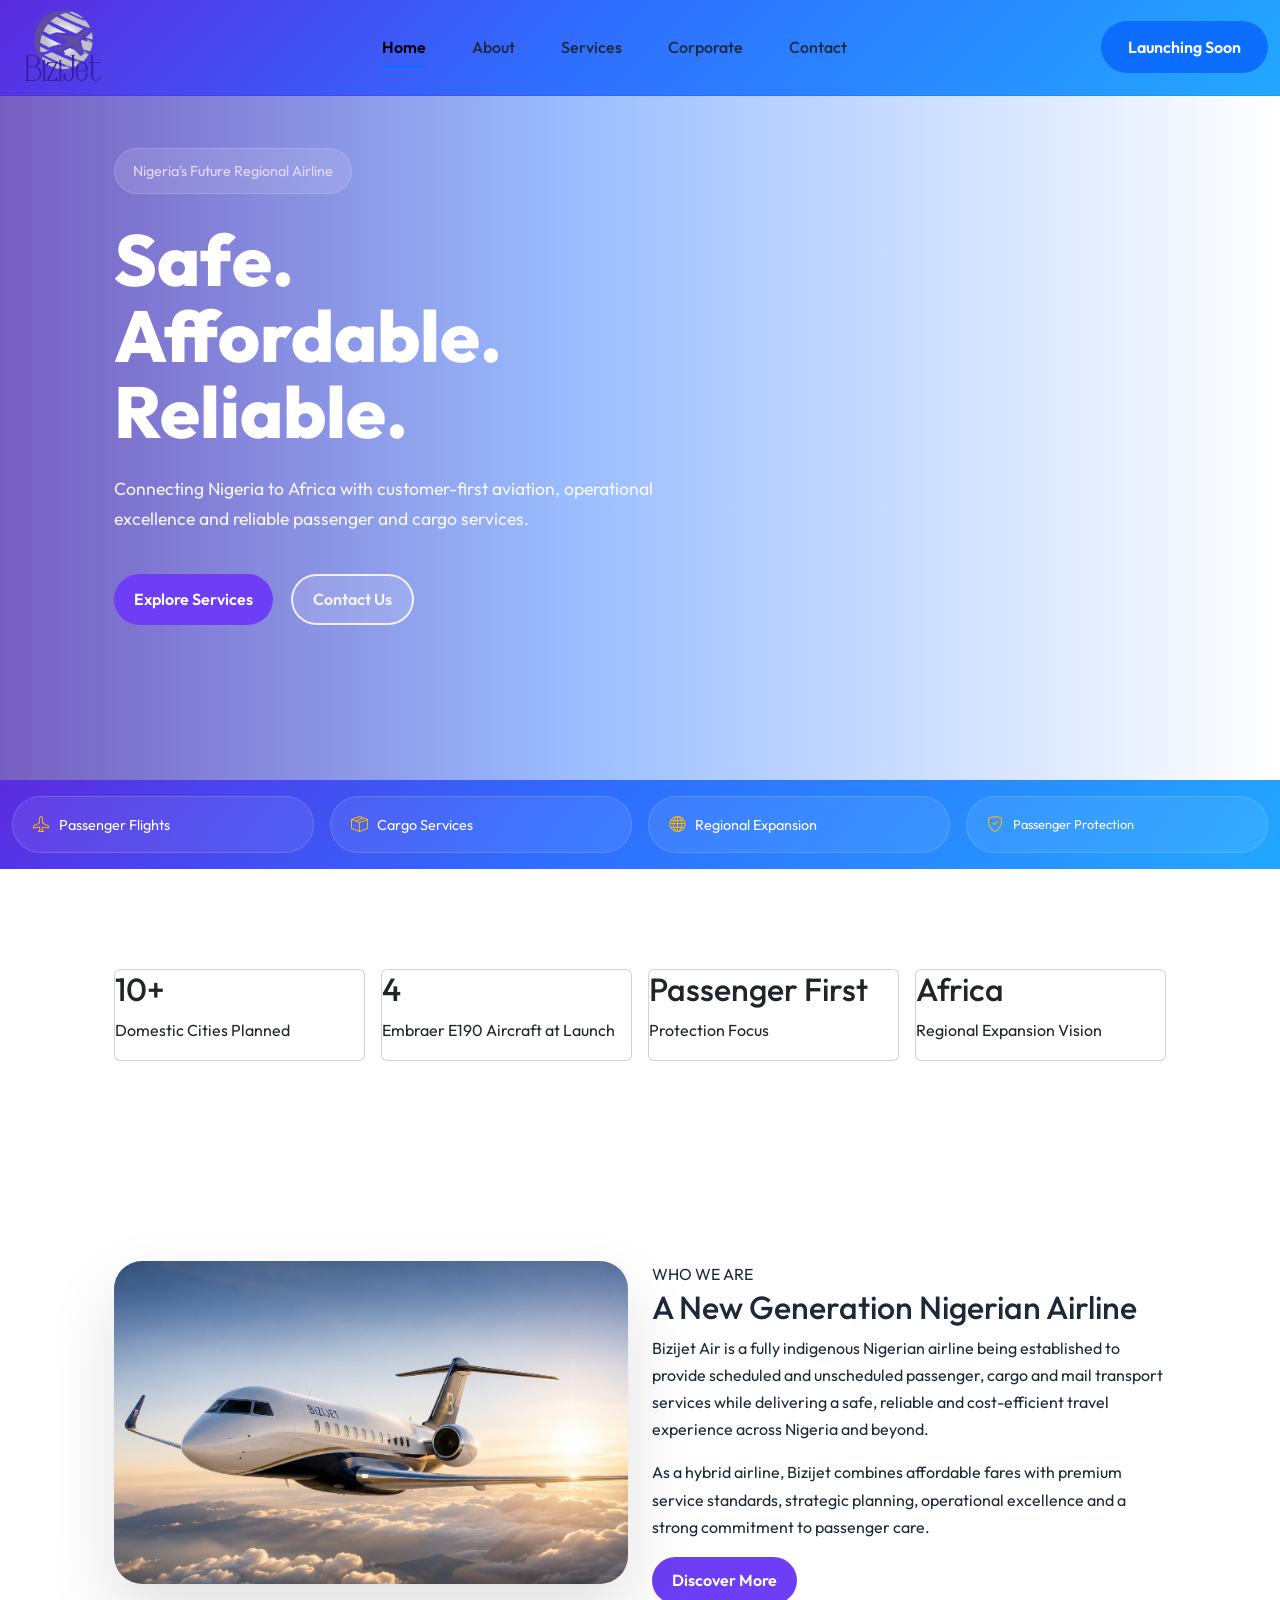
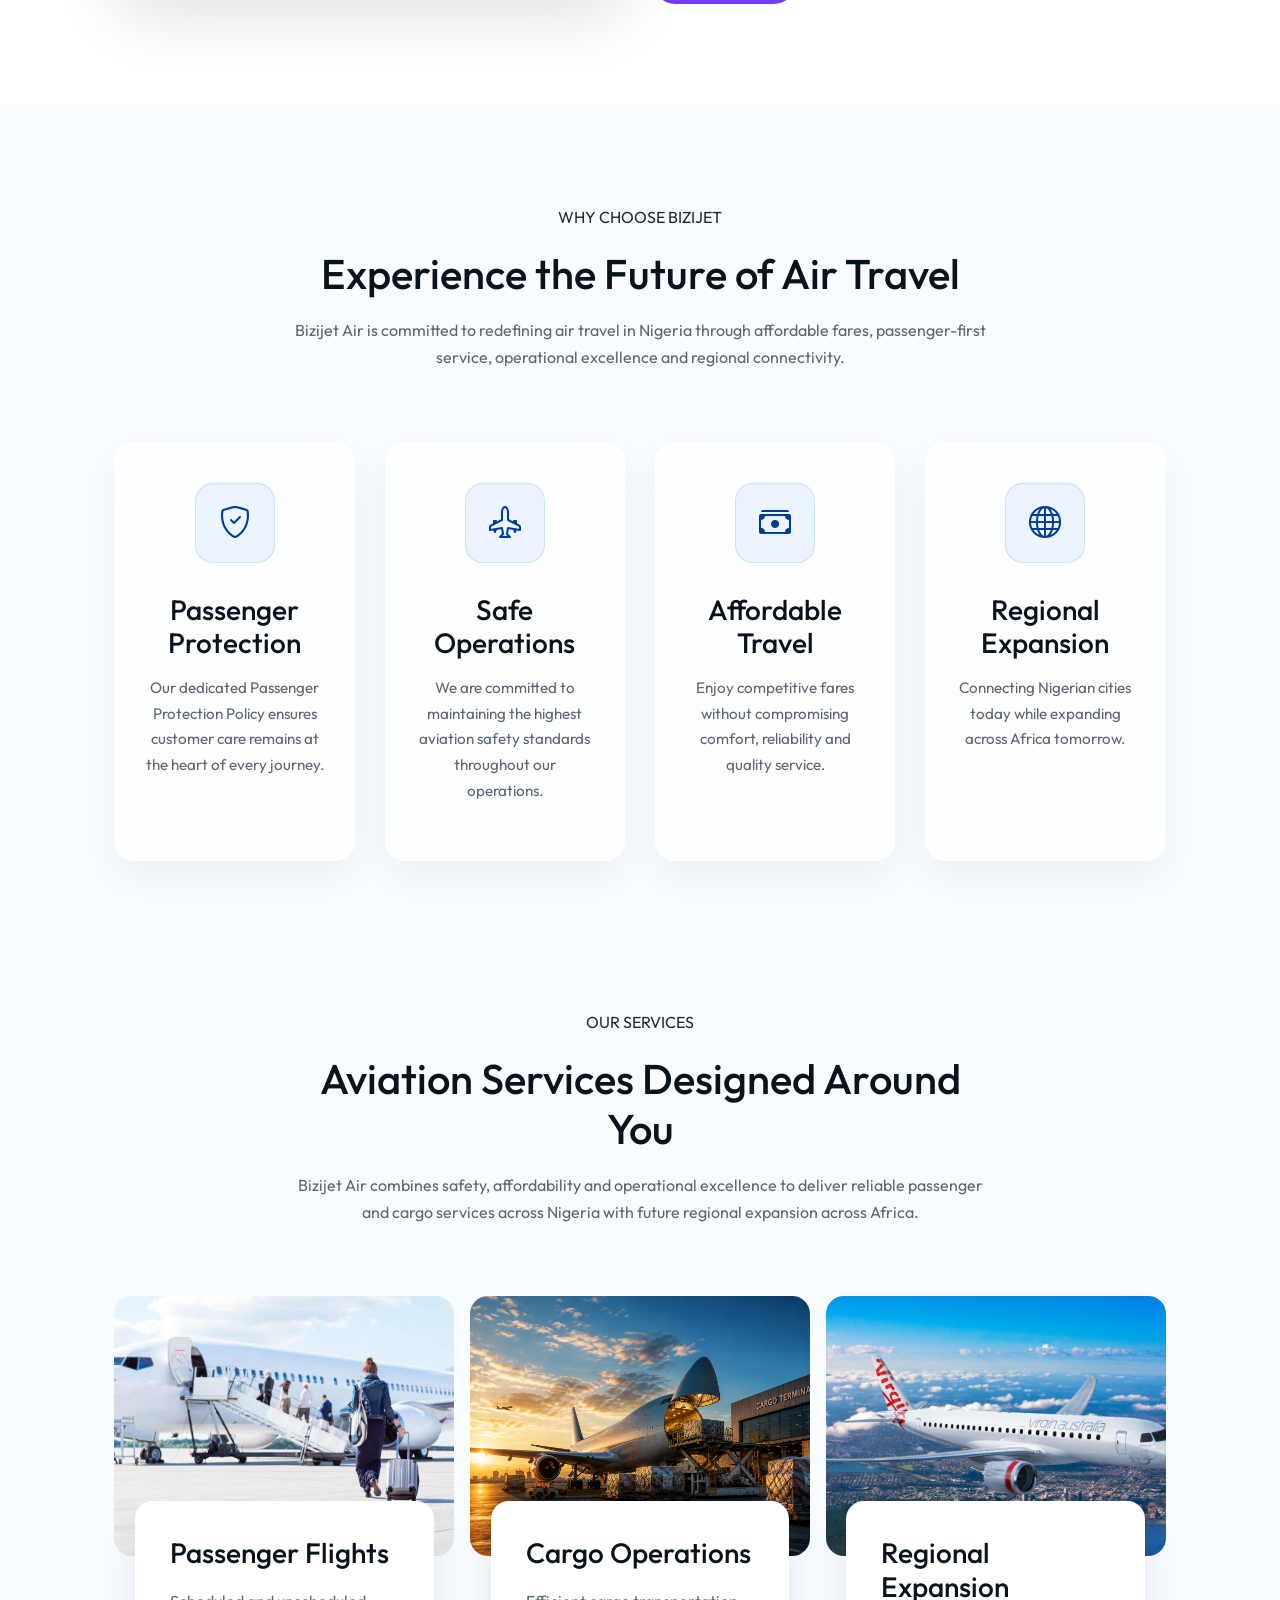
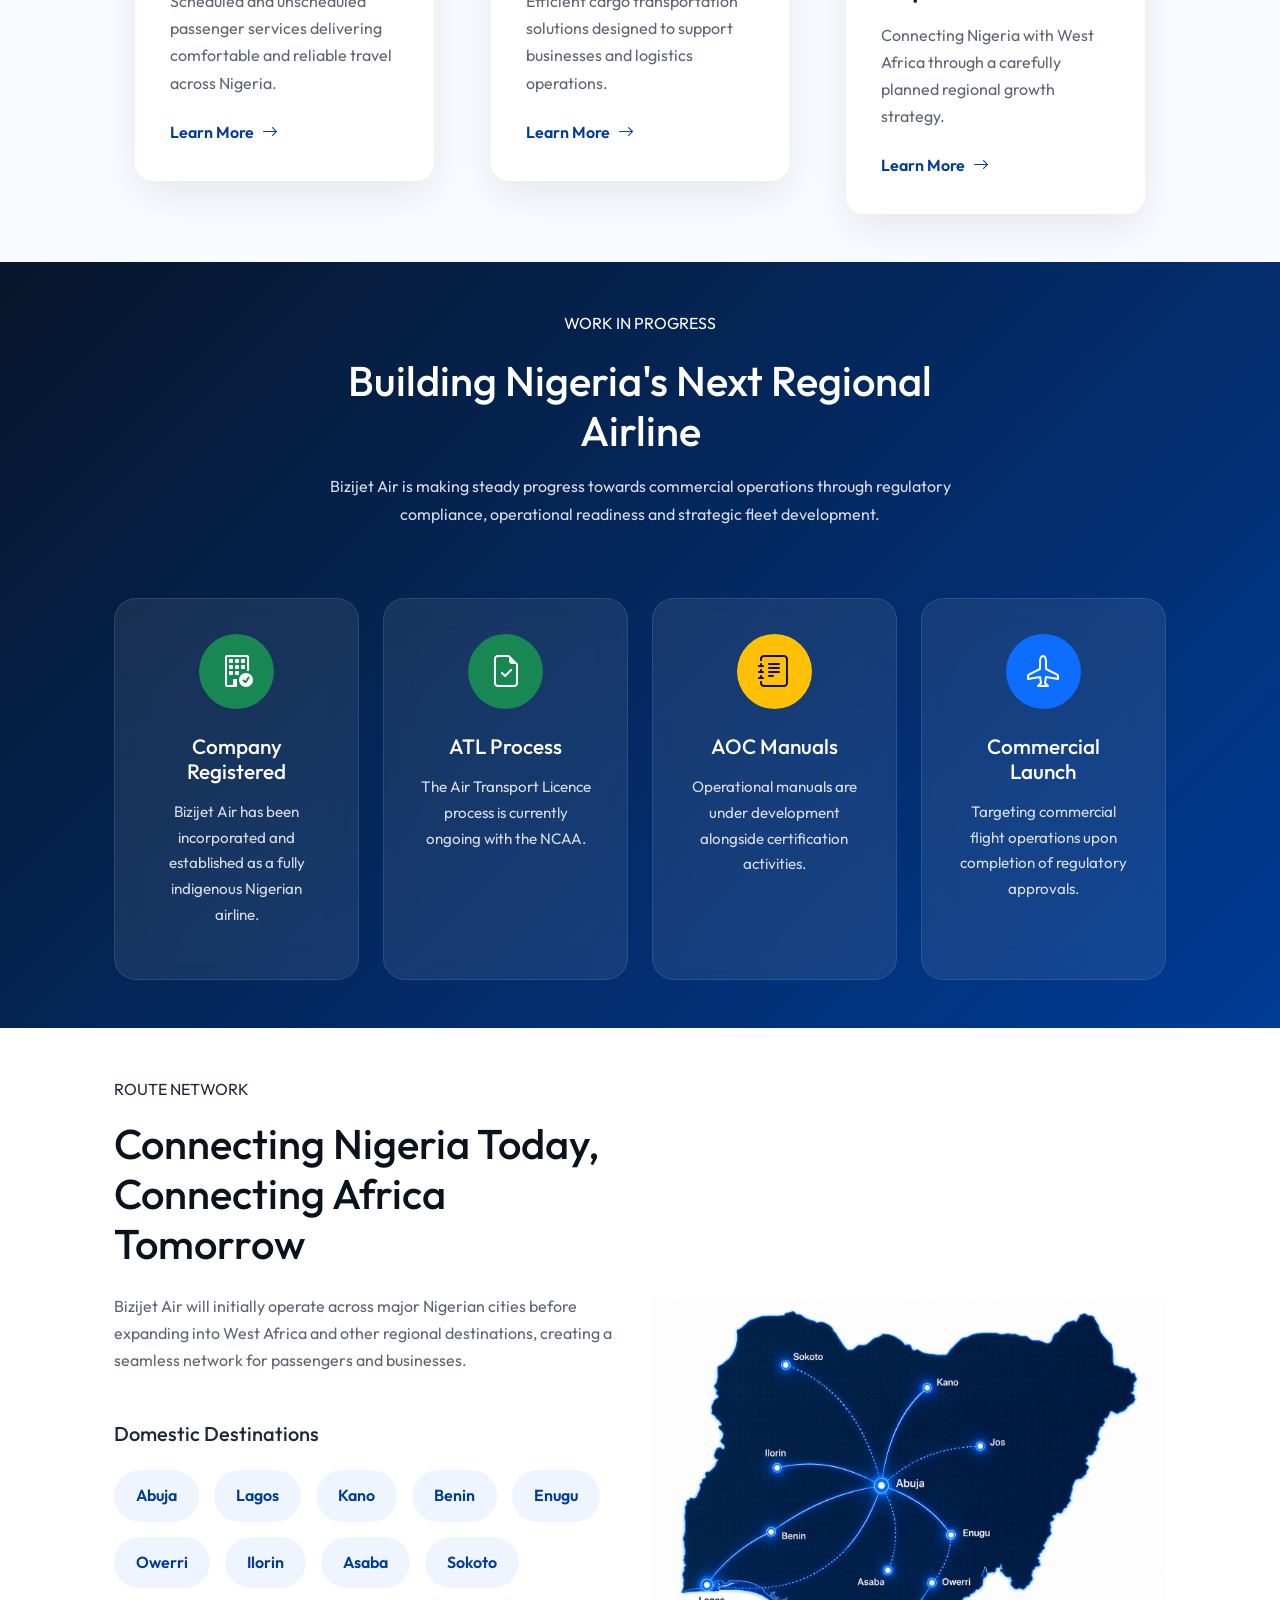
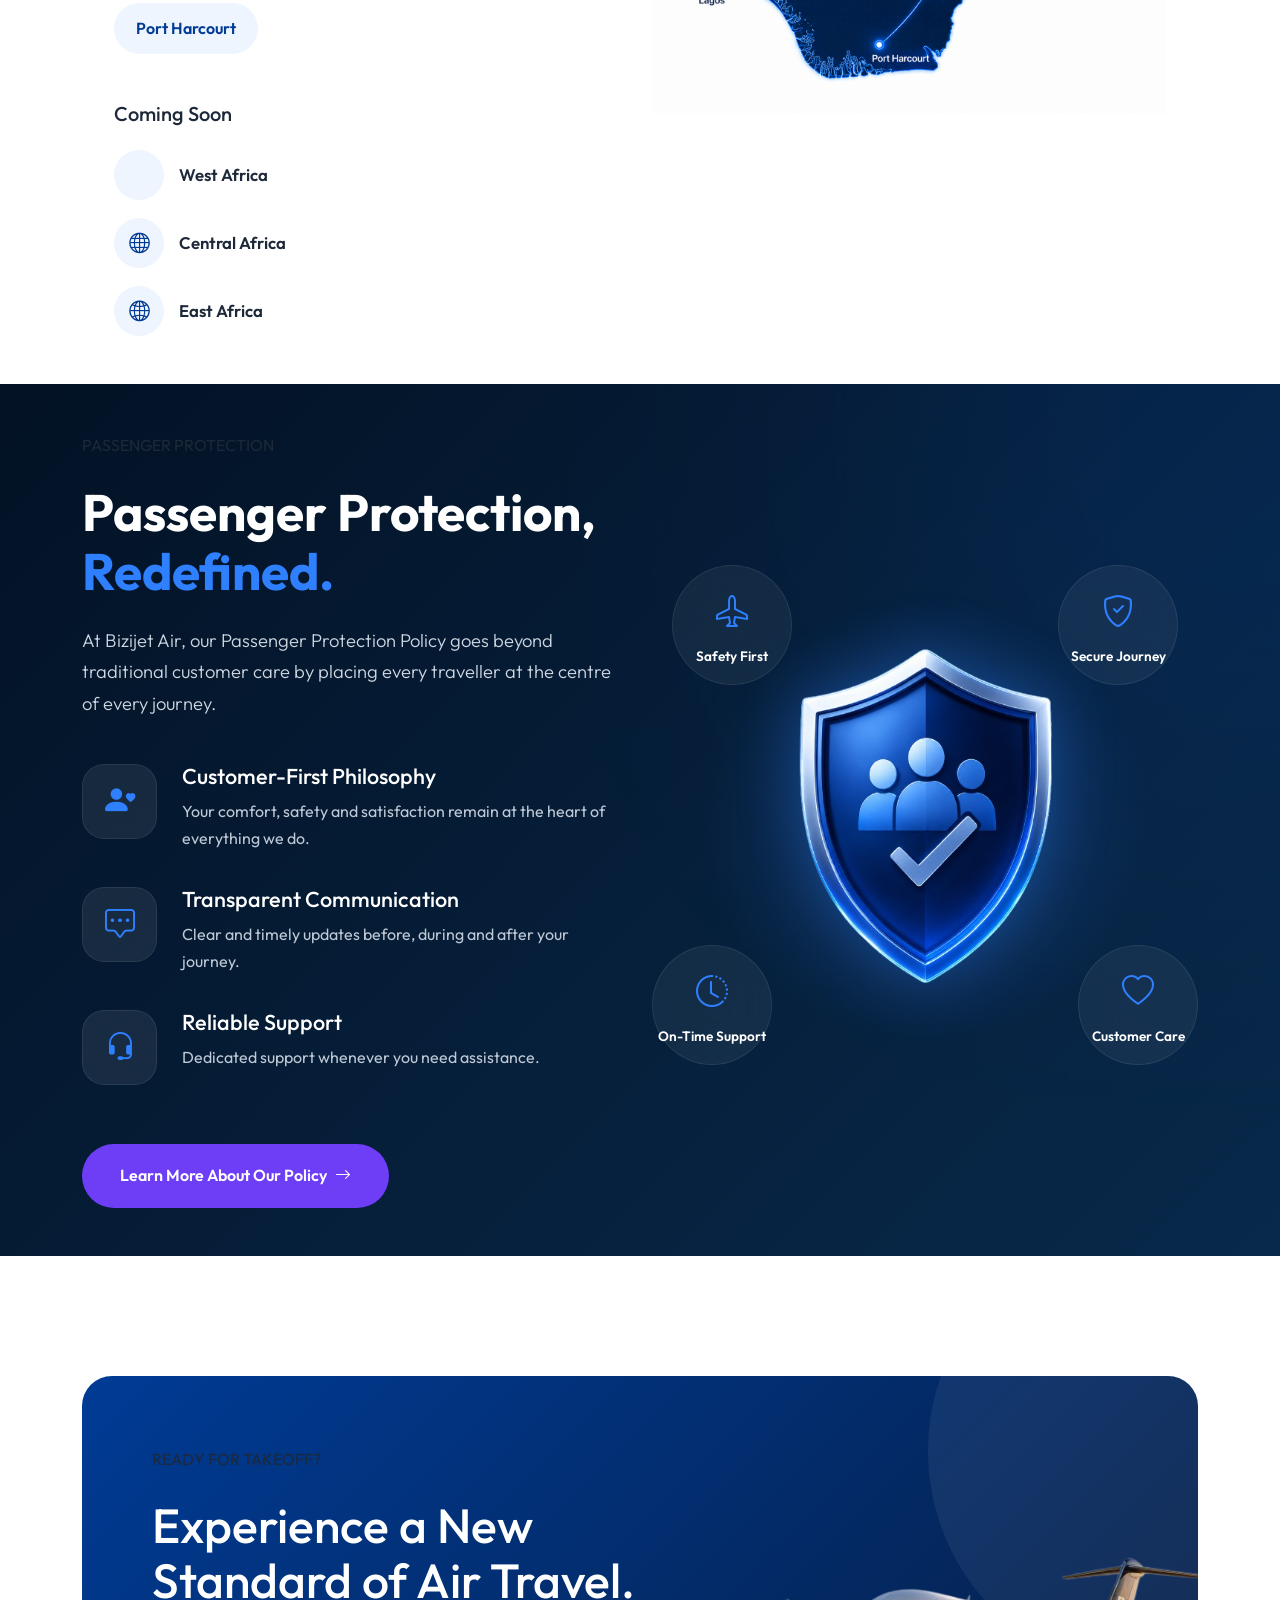
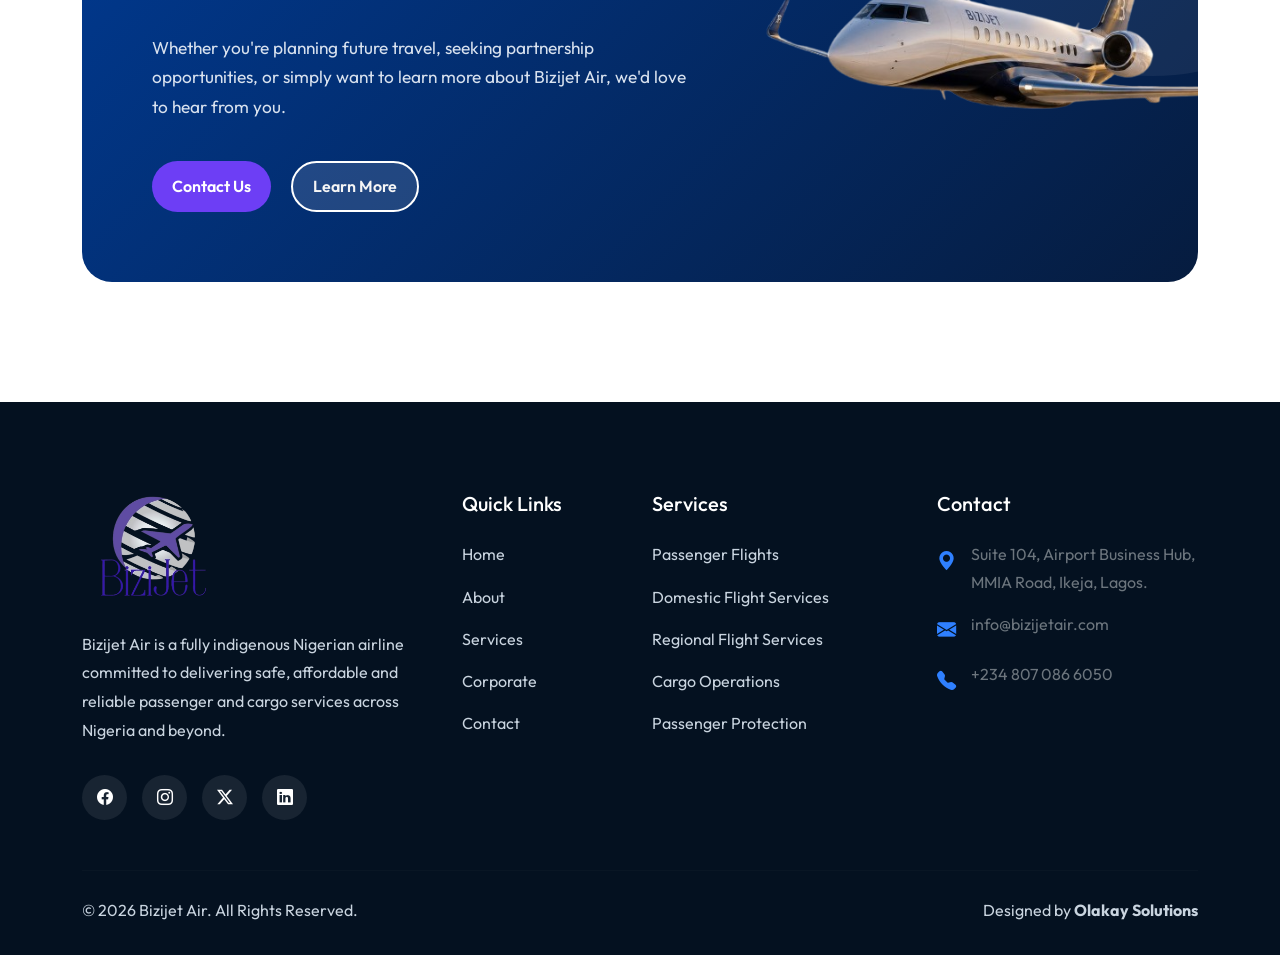
==== commit 987f6e2c: "Add files via upload" ====
--- a/index.html
+++ b/index.html
@@ -58,7 +58,7 @@
 
                 <h1>Safe.<br> Affordable.<br> Reliable.</h1>
 
-                <p>Connecting Nigeria to Africa with customer-first aviation, operational excellence and reliable passenger and cargoservices.</p>
+                <p>Connecting Nigeria to Africa with customer-first aviation, operational excellence and reliable passenger and cargo services.</p>
                 <div class="hero-buttons">
                     <a href="services.html" class="btn-primary"> Explore Services</a>
                     <a href="contact.html" class="btn-secondary">Contact Us</a>
@@ -67,7 +67,7 @@
         </div>
     </section>
 
-    <div class="container bg-primary py-3 rounded-3 mt-md-0 mt-3">
+    <div class="container-fluid hero-after py-3 mt-md-0 mt-3">
         <div class="row g-3">
             <div class="col-md-3 col-sm-6 col-6">
                 <div class="feature">
@@ -598,7 +598,8 @@
     </div>
 </footer>
 
-    <script src="bootstrap-5.3.3-dist/js/bootstrap.bundle.min.js"></script>
+<script src="script.js"></script>
+<script src="bootstrap-5.3.3-dist/js/bootstrap.bundle.min.js"></script>
 
 </body>
 </html>
--- a/style.css
+++ b/style.css
@@ -30,20 +30,28 @@
         NAVBAR
 ==========================*/
 
-.bizijet-navbar{
-
+.navbar{
+    background: linear-gradient(
+        135deg,
+        #5B2BE0 0%,
+        #2F6DFF 45%,
+        #22A8FF 100%
+    );
+
+    backdrop-filter:blur(16px);
+
+    border-bottom:1px solid rgba(0,0,0,.05);
+
+    padding:2px 0;
+
+    transition:.35s;
+
+    z-index:9999;
+
+}
+.navbar.scrolled {
     background:rgba(255,255,255,.88);
-
-    backdrop-filter:blur(16px);
-
-    border-bottom:1px solid rgba(0,0,0,.05);
-
-    padding:18px 0;
-
-    transition:.35s;
-
-    z-index:9999;
-
+    box-shadow: 0 4px 20px rgba(0,0,0,.08);
 }
 
 /*=========================
@@ -52,7 +60,7 @@
 
 .navbar-brand img{
 
-    height:55px;
+    width: 100px;
 
 }
 
@@ -172,7 +180,7 @@
 
     font-size:2rem;
 
-    color:#0d6efd;
+    color:#5B2BE0;
 
 }
 
@@ -302,7 +310,7 @@
 
     padding:10px 20px;
 
-    background:var(--primary);
+    background: #6D3EF5;
 
     color:var(--white);
 
@@ -316,7 +324,7 @@
 
 .btn-primary:hover{
 
-    background:var(--secondary);
+    background: #5A2FE0;
 
     transform:translateY(-3px);
 
@@ -332,9 +340,10 @@
 
     padding:10px 20px;
 
-    border:2px solid white;
-
-    color:white;
+    border:2px solid rgba(255, 255, 255, .85);
+    background: rgba(255, 255, 255, .12);
+
+    color:whitesmoke;
 
     border-radius:50px;
 
@@ -360,7 +369,7 @@
 
     max-height:100vh;
 
-    background:url("images/hero.png") center/cover no-repeat;
+    background:url("images/image.png") center/cover no-repeat;
 
     position:relative;
 
@@ -378,9 +387,11 @@
 
     background:linear-gradient(
         90deg,
-        rgba(3,15,33,.88),
-        rgba(3,15,33,.45)
+        rgba(72, 41, 173, .75) 0%,
+        rgba(33, 110, 255, .45) 45%,
+        rgba(255,255,255, .05) 100%
     );
+    /* background: rgba(0,0,0, 0.2); */
 
 }
 
@@ -412,76 +423,76 @@
 
     border-radius:50px;
 
+    color: #E5D9FF;
+
+    margin-bottom:28px;
+
+    font-size:.9rem;
+
+}
+
+.hero h1{
+
     color:white;
 
-    margin-bottom:28px;
-
-    font-size:.9rem;
-
-}
-
-.hero h1{
+    font-size:4.5rem;
+
+    line-height:1.05;
+
+    margin-bottom:25px;
+
+    font-weight:800;
+
+}
+
+.hero p{
+
+    color: rgba(255, 255, 255, .92);
+
+    max-width:600px;
+
+    margin-bottom:40px;
+
+    font-size:1.1rem;
+
+}
+
+.hero-buttons{
+
+    display:flex;
+
+    gap:18px;
+
+    margin-bottom:55px;
+
+}
+
+.hero-features{
+
+    display:flex;
+
+    flex-wrap:wrap;
+
+    gap:18px;
+
+}
+
+.feature{
+
+    display:flex;
+
+    align-items:center;
+
+    gap:10px;
+
+    background:rgba(255,255,255,.08);
+
+    backdrop-filter:blur(15px);
+
+    border:1px solid rgba(255,255,255,.15);
 
     color:white;
 
-    font-size:4.5rem;
-
-    line-height:1.05;
-
-    margin-bottom:25px;
-
-    font-weight:800;
-
-}
-
-.hero p{
-
-    color:#d9d9d9;
-
-    max-width:600px;
-
-    margin-bottom:40px;
-
-    font-size:1.1rem;
-
-}
-
-.hero-buttons{
-
-    display:flex;
-
-    gap:18px;
-
-    margin-bottom:55px;
-
-}
-
-.hero-features{
-
-    display:flex;
-
-    flex-wrap:wrap;
-
-    gap:18px;
-
-}
-
-.feature{
-
-    display:flex;
-
-    align-items:center;
-
-    gap:10px;
-
-    background:rgba(255,255,255,.08);
-
-    backdrop-filter:blur(15px);
-
-    border:1px solid rgba(255,255,255,.15);
-
-    color:white;
-
     padding:14px 20px;
 
     border-radius:50px;
@@ -495,6 +506,34 @@
     font-size:1rem;
 
 }
+.hero-after {
+    background: linear-gradient(
+        135deg,
+        #5B2BE0 0%,
+        #2F6DFF 45%,
+        #22A8FF 100%
+    );
+    position: relative;
+    overflow: hidden;
+    filter: blur(0.6px);
+}
+/* .hero-after::before{
+
+    content:"";
+
+    position:absolute;
+
+    top:0;
+
+    left:0;
+
+    width:100%;
+
+    height:1px;
+
+    background:rgba(255,255,255,.45);
+
+} */
 
 /*=====================================
         RESPONSIVE
@@ -1885,7 +1924,7 @@
 
 }
 
-.hero-overlay{
+/* .hero-overlay{
 
     position:absolute;
 
@@ -1896,7 +1935,7 @@
         rgba(4,17,32,.65)
     );
 
-}
+} */
 
 .about-hero .container{
 
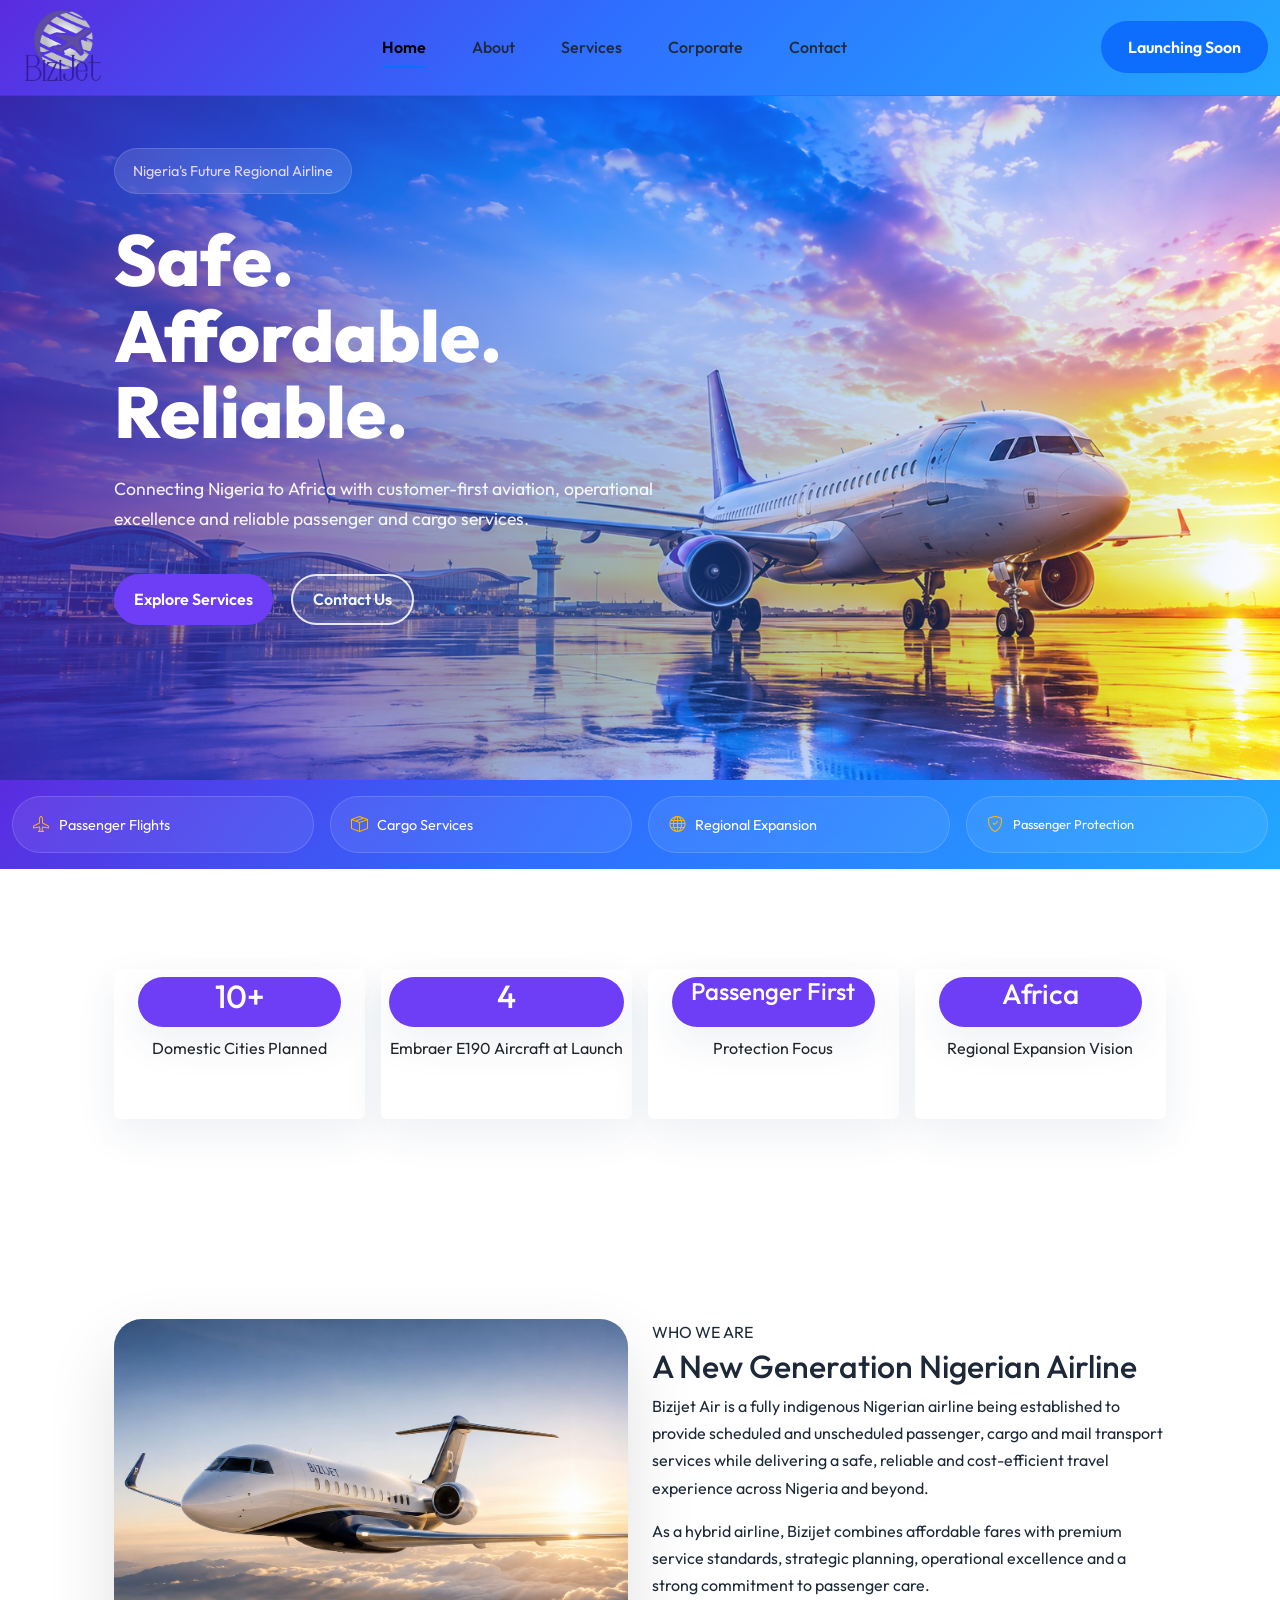
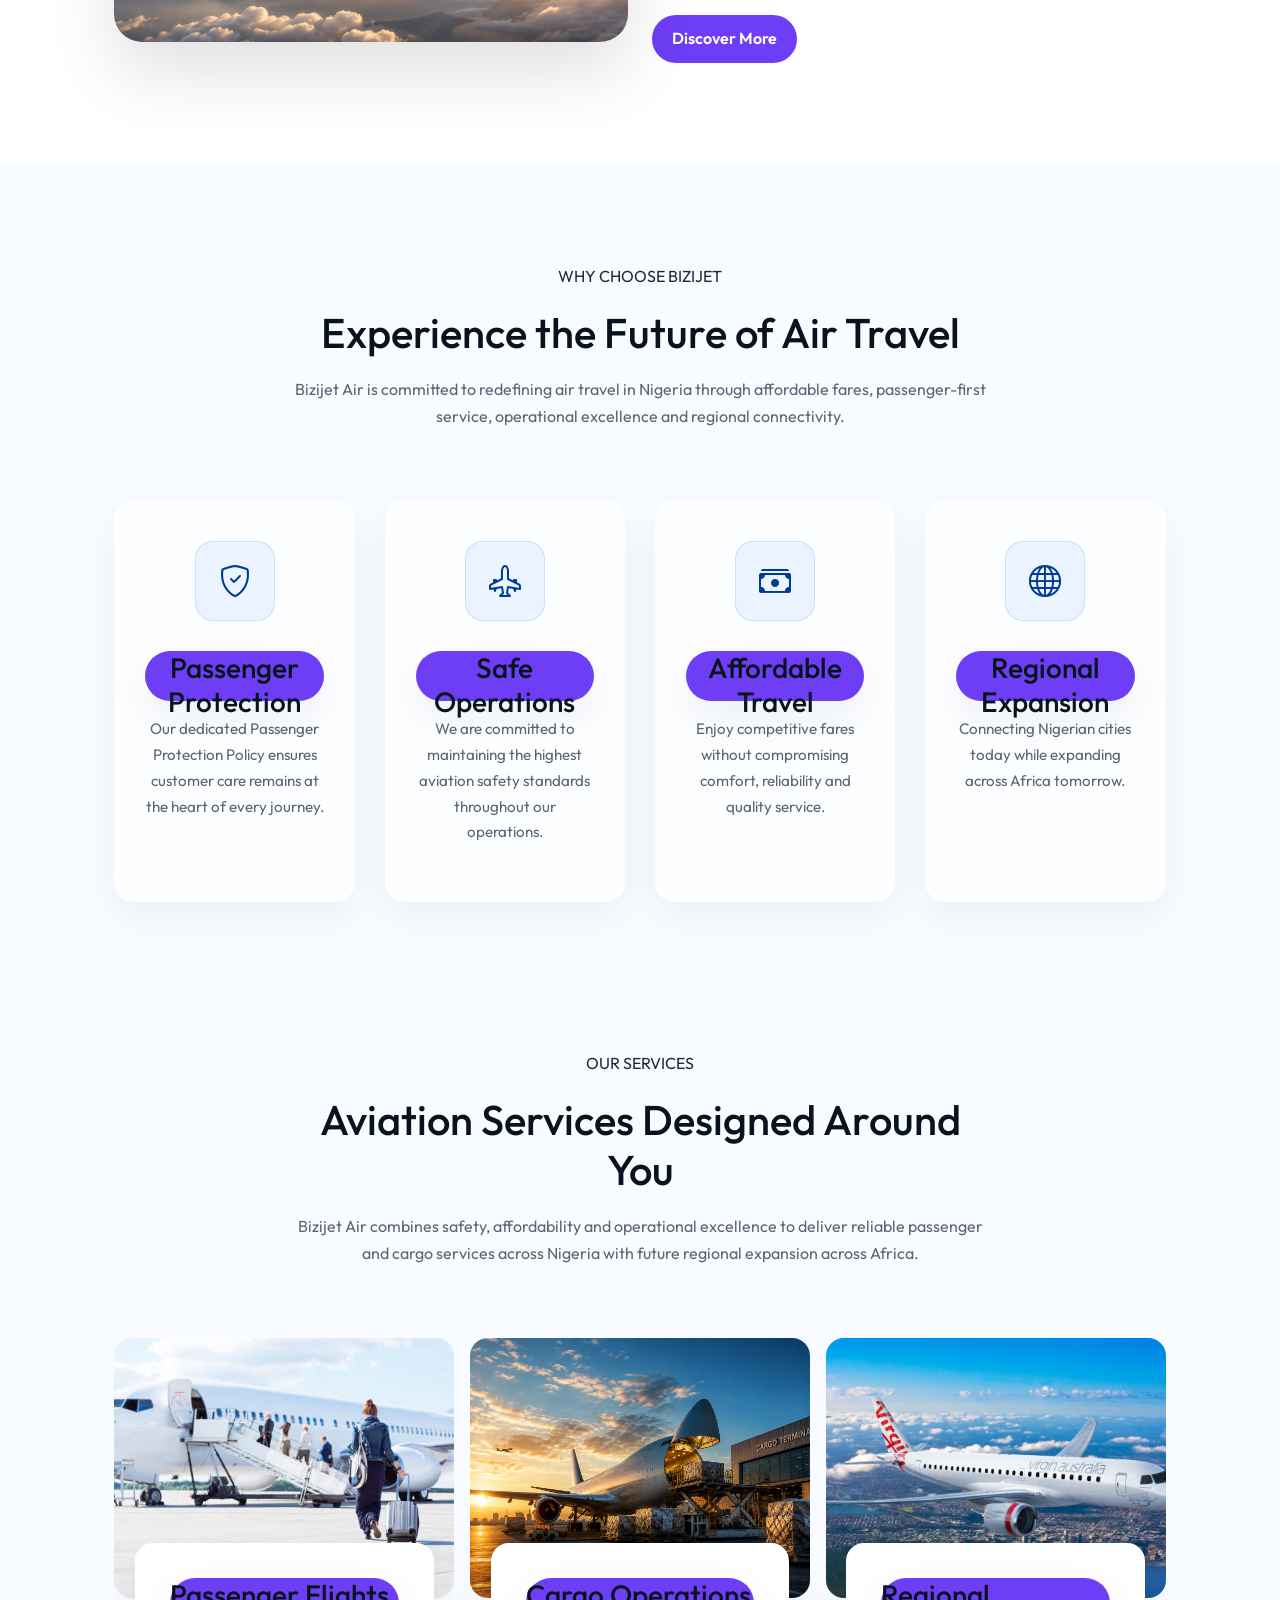
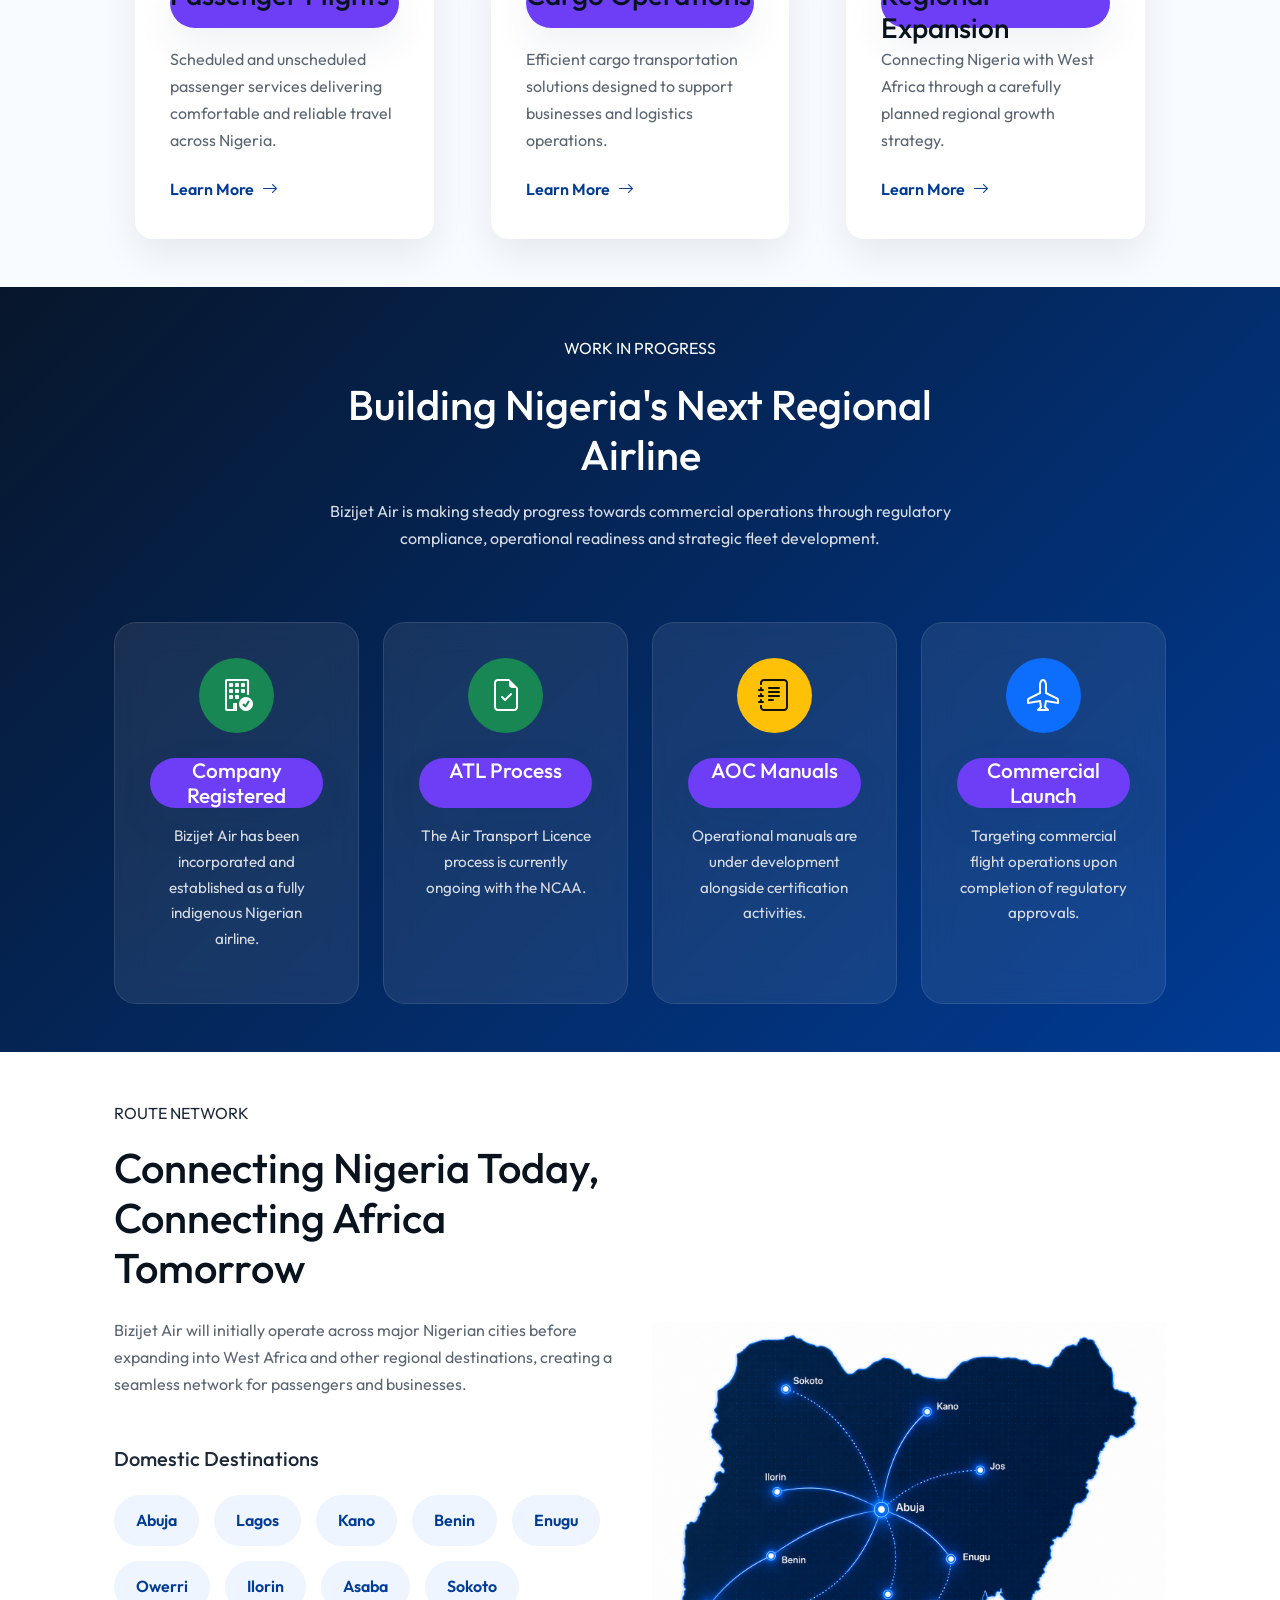
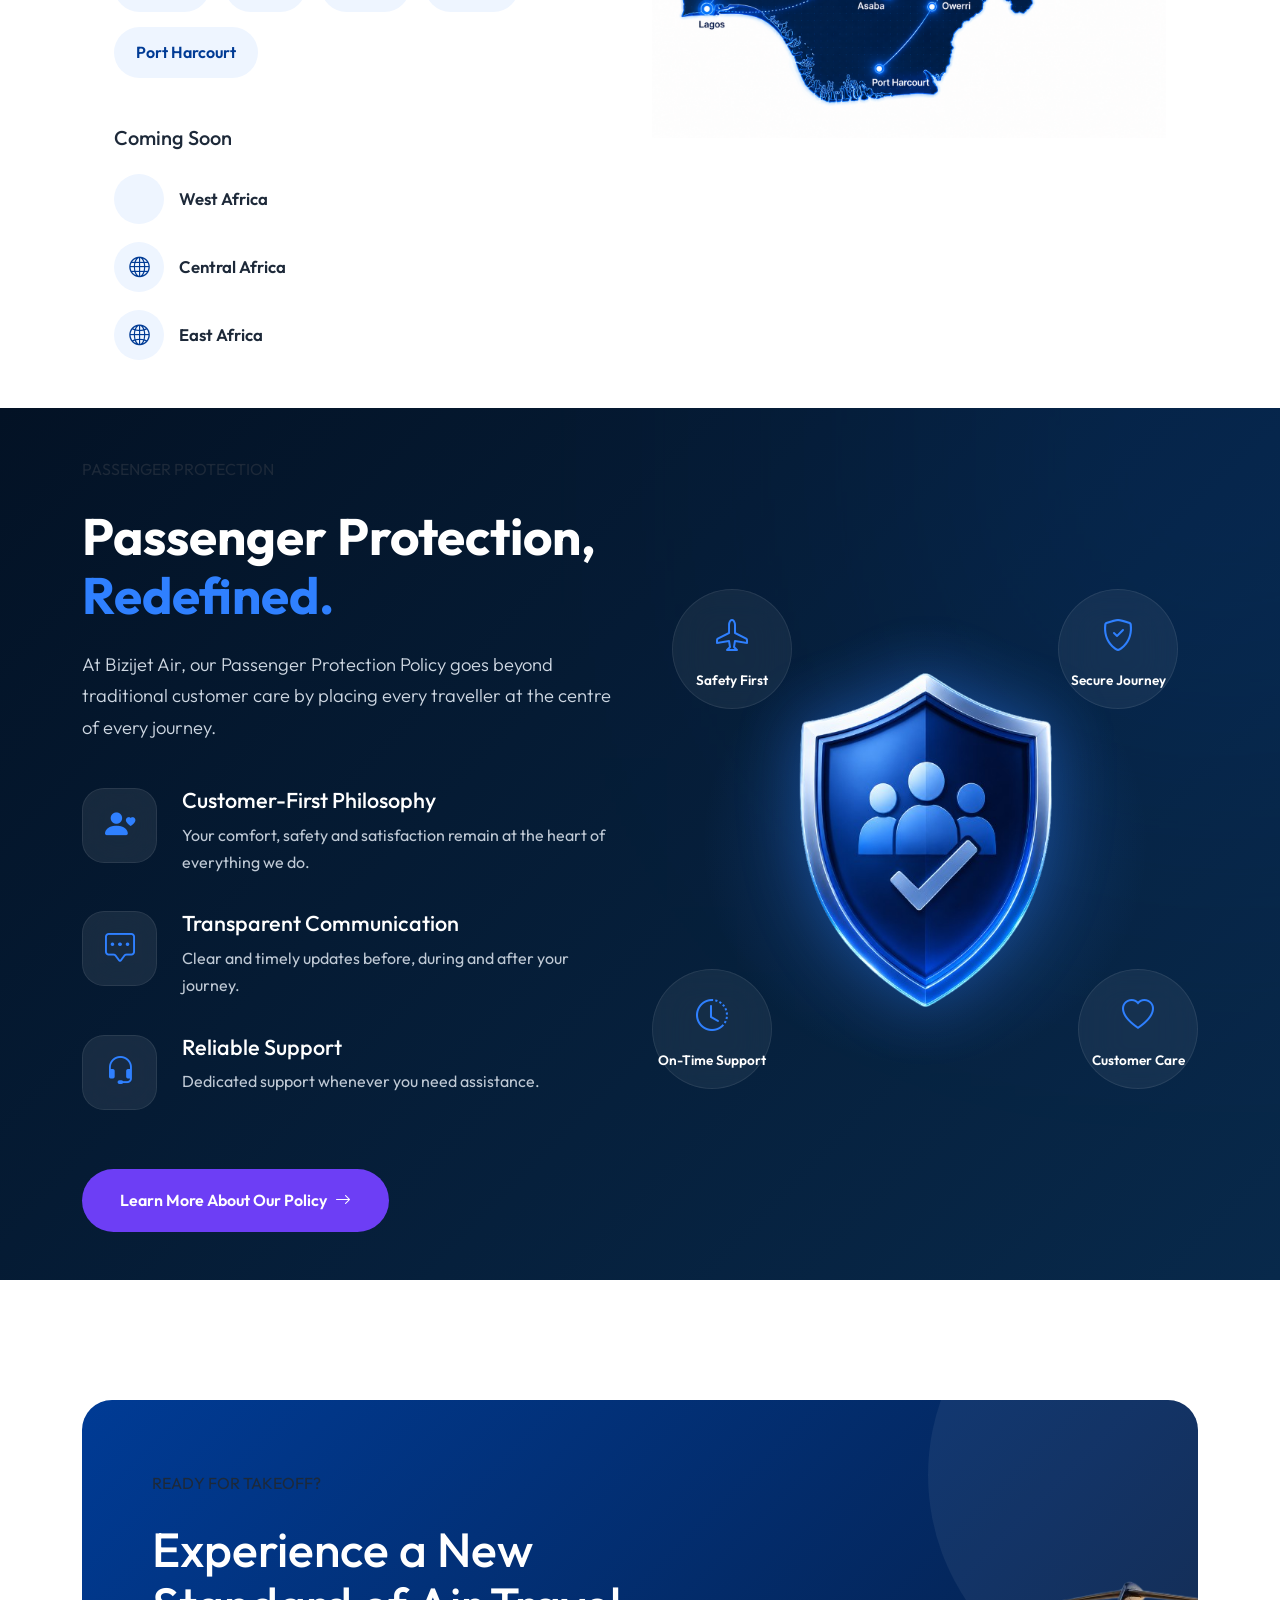
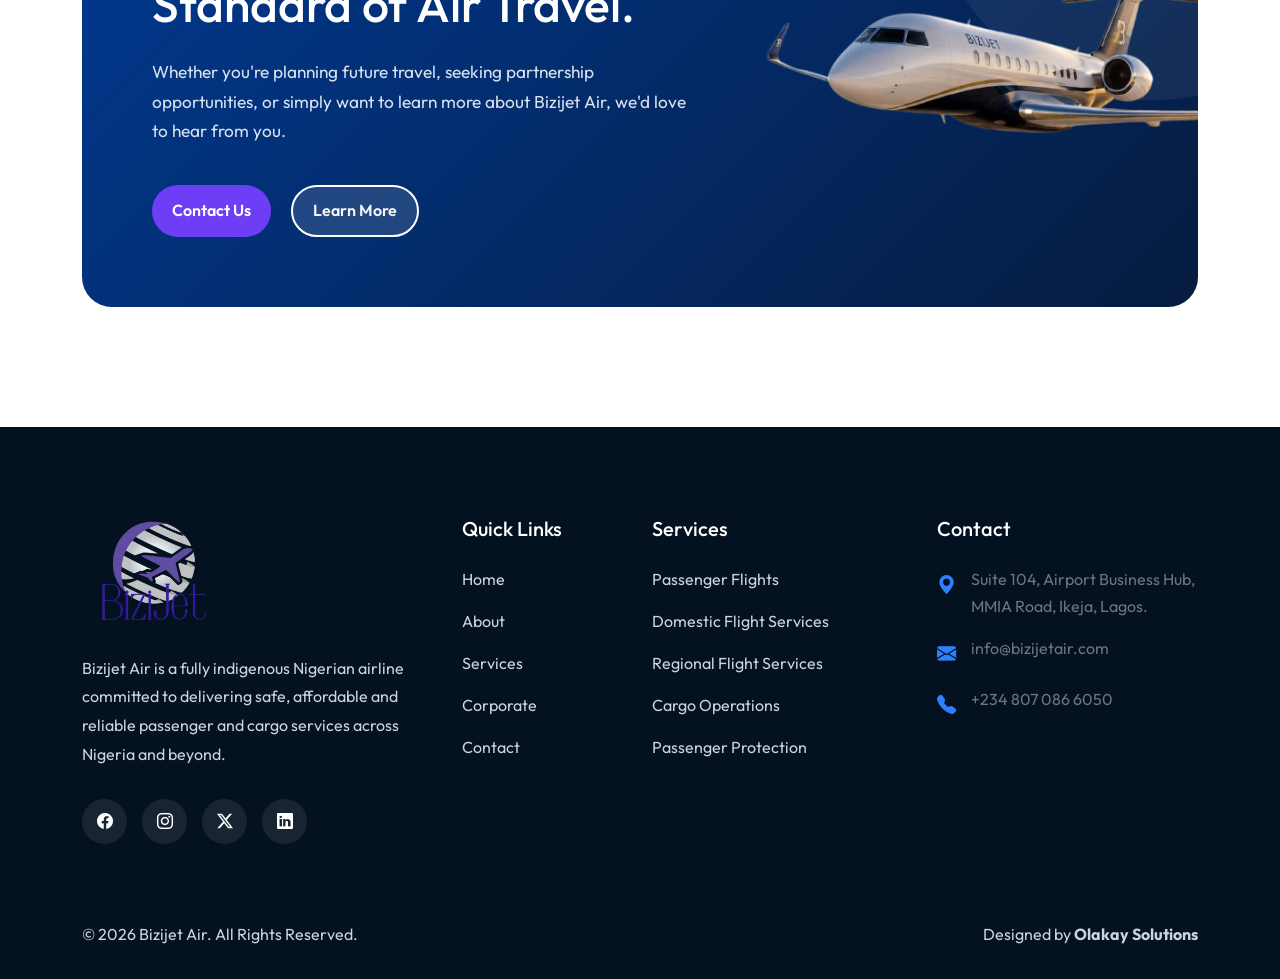
==== commit e9a07855: "Add files via upload" ====
--- a/index.html
+++ b/index.html
@@ -101,29 +101,29 @@
     =========================== -->
 
     <section class="stats">
-        <div class="container">
+        <div class="container text-center">
             <div class="row g-3">
-                <div class="col-md-3">
-                    <div class="card stat-card">
-                        <h2>10+</h2>
+                <div class="col-md-3 col-sm-6">
+                    <div class="card stat-card px-4 py-2">
+                        <h2 class="text-center">10+</h2>
                         <p>Domestic Cities Planned</p>
                     </div>
                 </div>
-                <div class="col-md-3">
-                    <div class="card stat-card">
-                        <h2>4</h2>
+                <div class="col-md-3 col-sm-6">
+                    <div class="card stat-card px-2 py-2">
+                        <h2 class="text-center">4</h2>
                         <p>Embraer E190 Aircraft at Launch</p>
                     </div>
                 </div>
-                <div class="col-md-3">
-                    <div class="card stat-card">
-                        <h2>Passenger First</h2>
+                <div class="col-md-3 col-sm-6">
+                    <div class="card stat-card px-4 py-2">
+                        <h4>Passenger First</h4>
                         <p>Protection Focus</p>
                     </div>
                 </div>
-                <div class="col-md-3">
-                    <div class="card stat-card">
-                        <h2>Africa</h2>
+                <div class="col-md-3 col-sm-6">
+                    <div class="card stat-card px-4 py-2">
+                        <h3>Africa</h3>
                         <p>Regional Expansion Vision</p>
                     </div>
                 </div>
--- a/style.css
+++ b/style.css
@@ -609,6 +609,28 @@
 
 }
 
+.stat-card {
+    background:#fff;
+    box-shadow:0 15px 40px rgba(25,60,120,.08);
+    border:none;
+    height: 150px;
+}
+.stat-card h2, h3, h4{
+    background:#6D3EF5;
+    box-shadow:0 15px 40px rgba(25,60,120,.08);
+    border:none;
+    height: 50px;
+    width: 100%;
+    border-radius: 50px;
+    align-items: center;
+    color: #fff;
+}
+.stat-card:hover {
+    transform:translateY(-8px);
+    box-shadow:0 30px 60px rgba(47,109,255,.18);
+    transition: all ease 0.6s;
+}
+
 /*=====================================
         WHY CHOOSE US
 ======================================*/
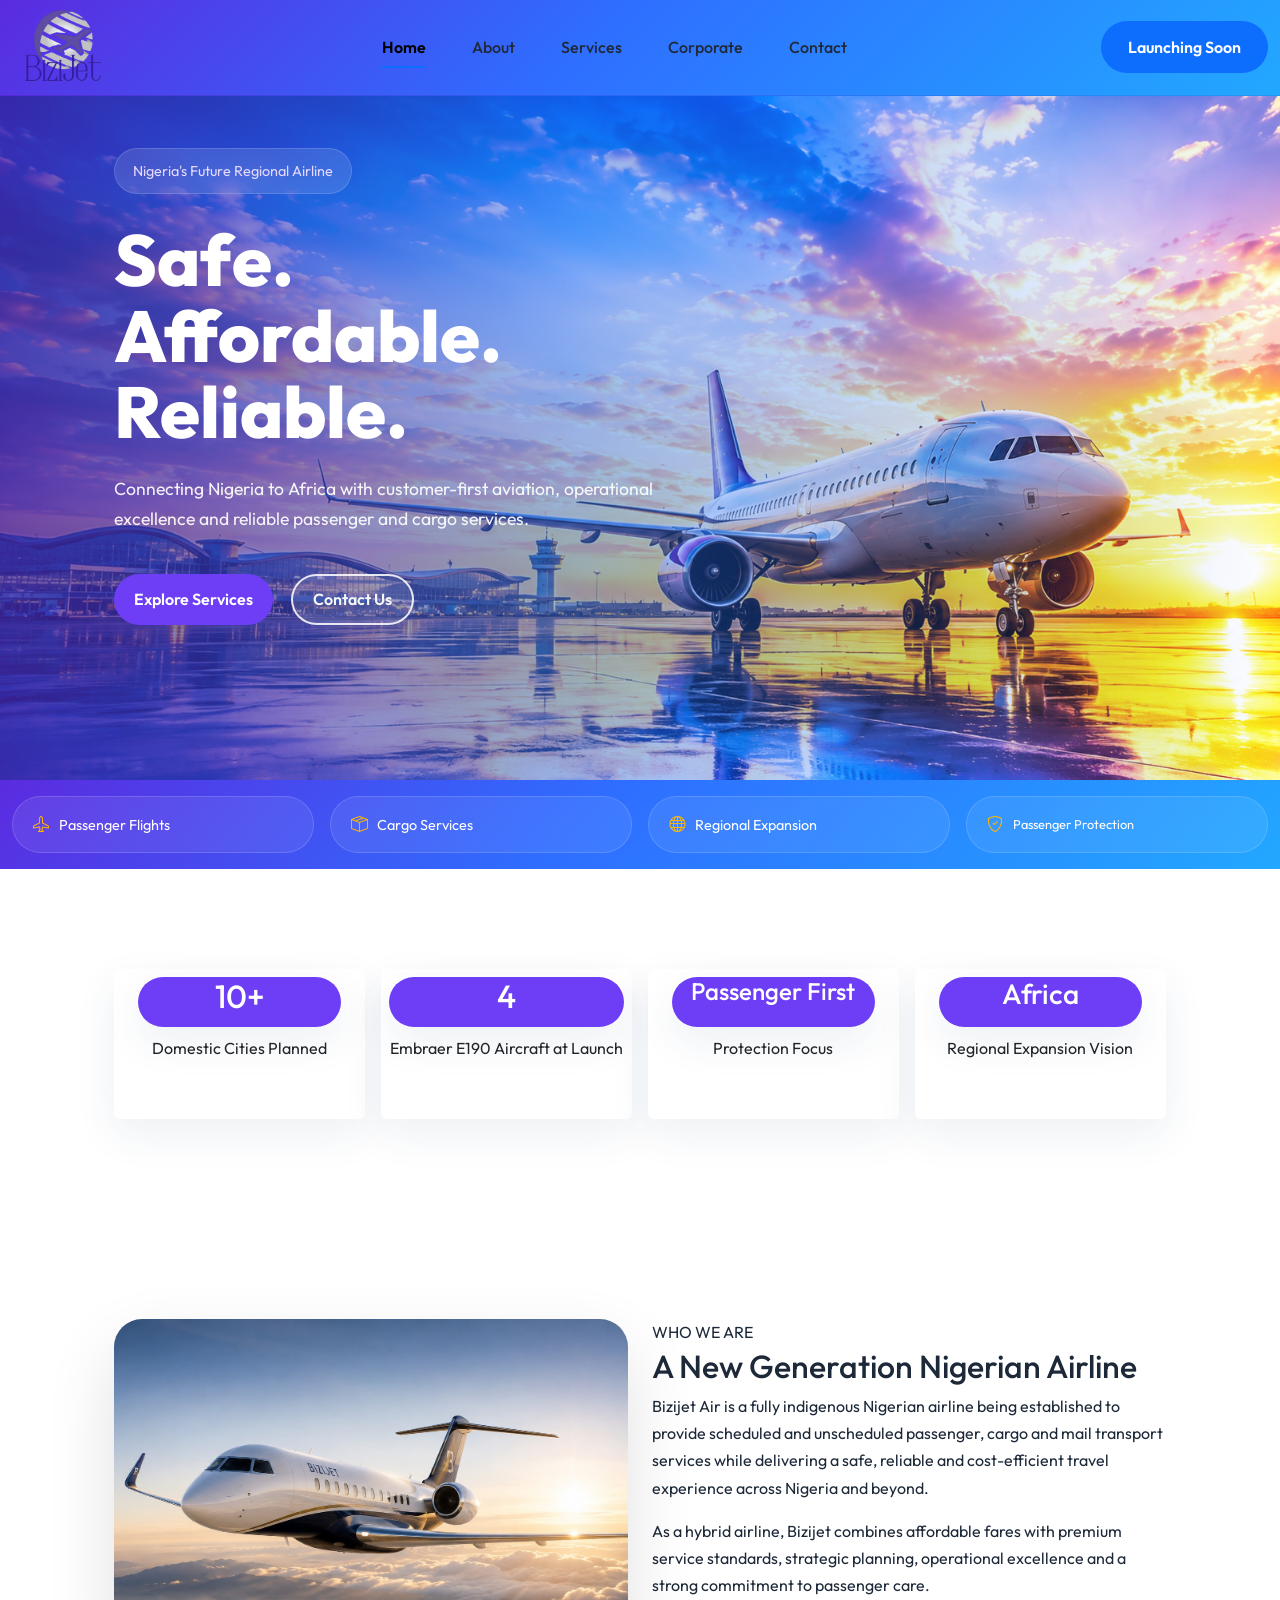
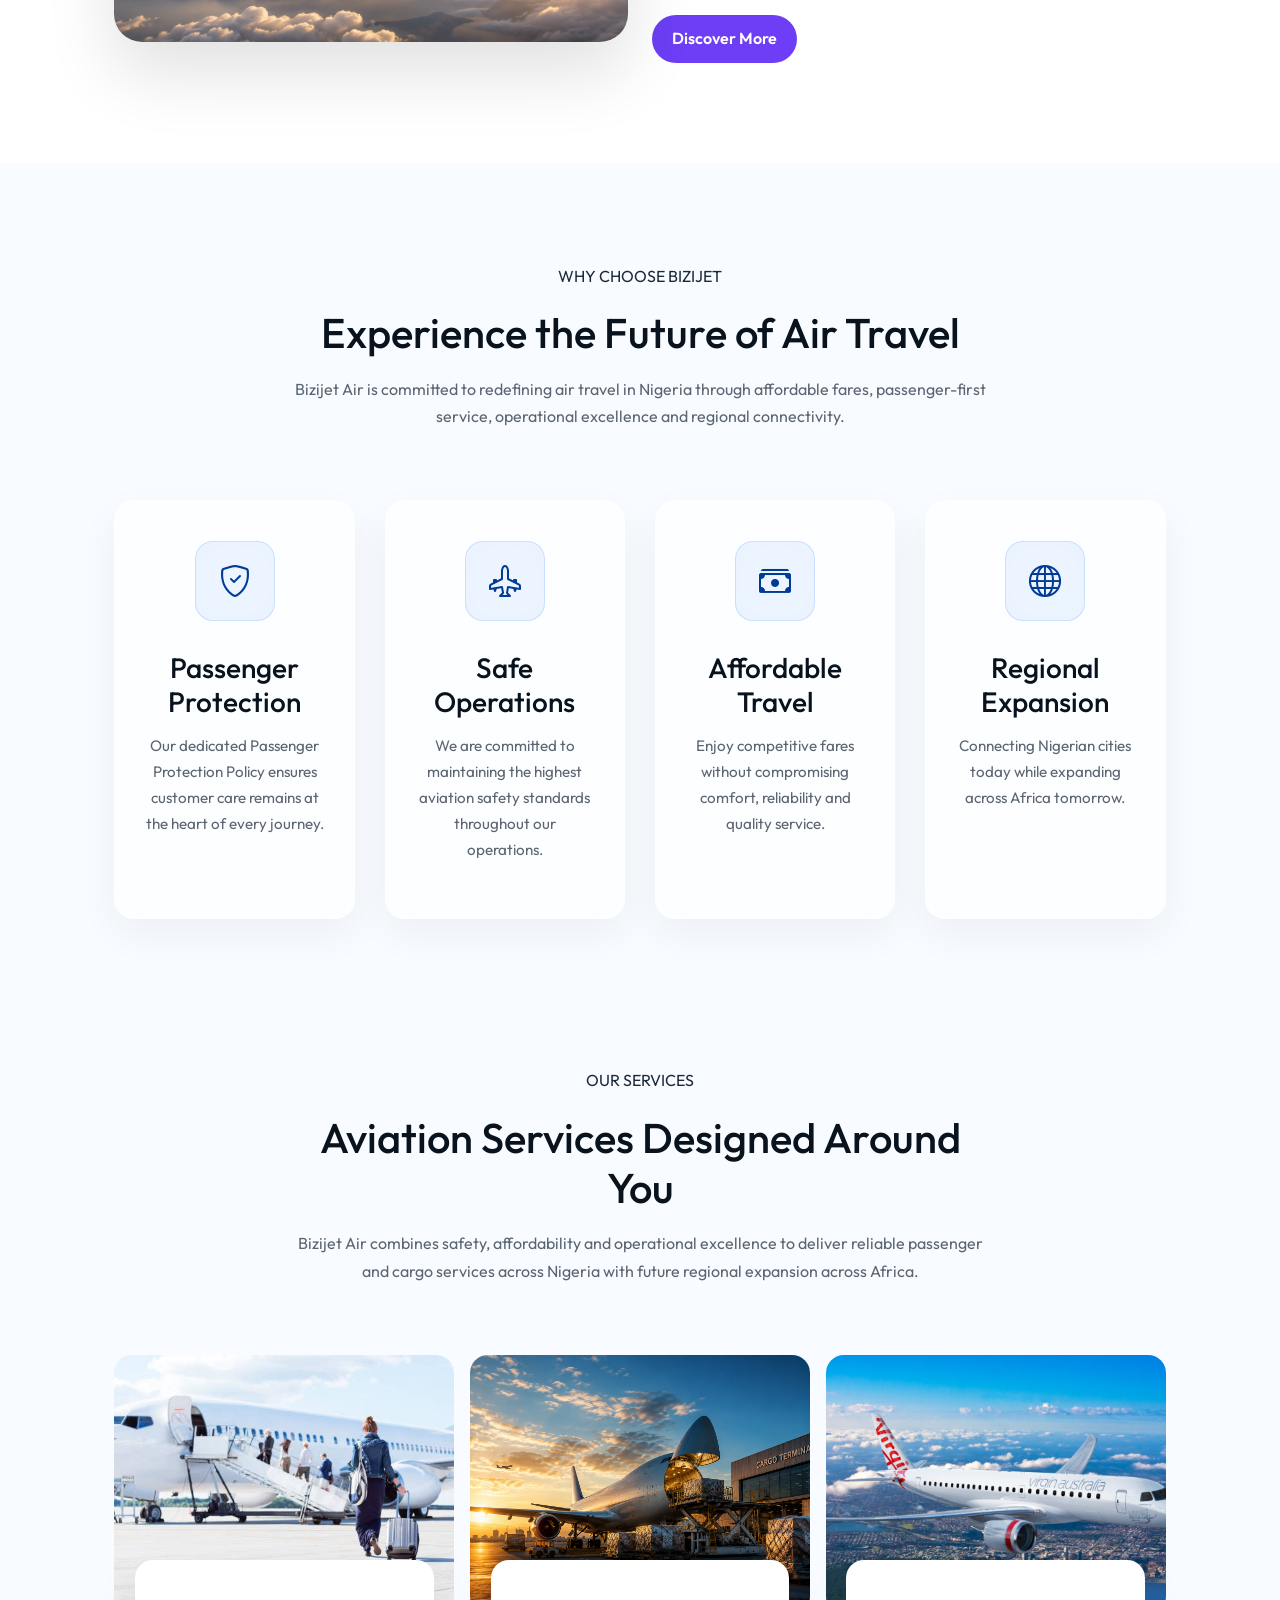
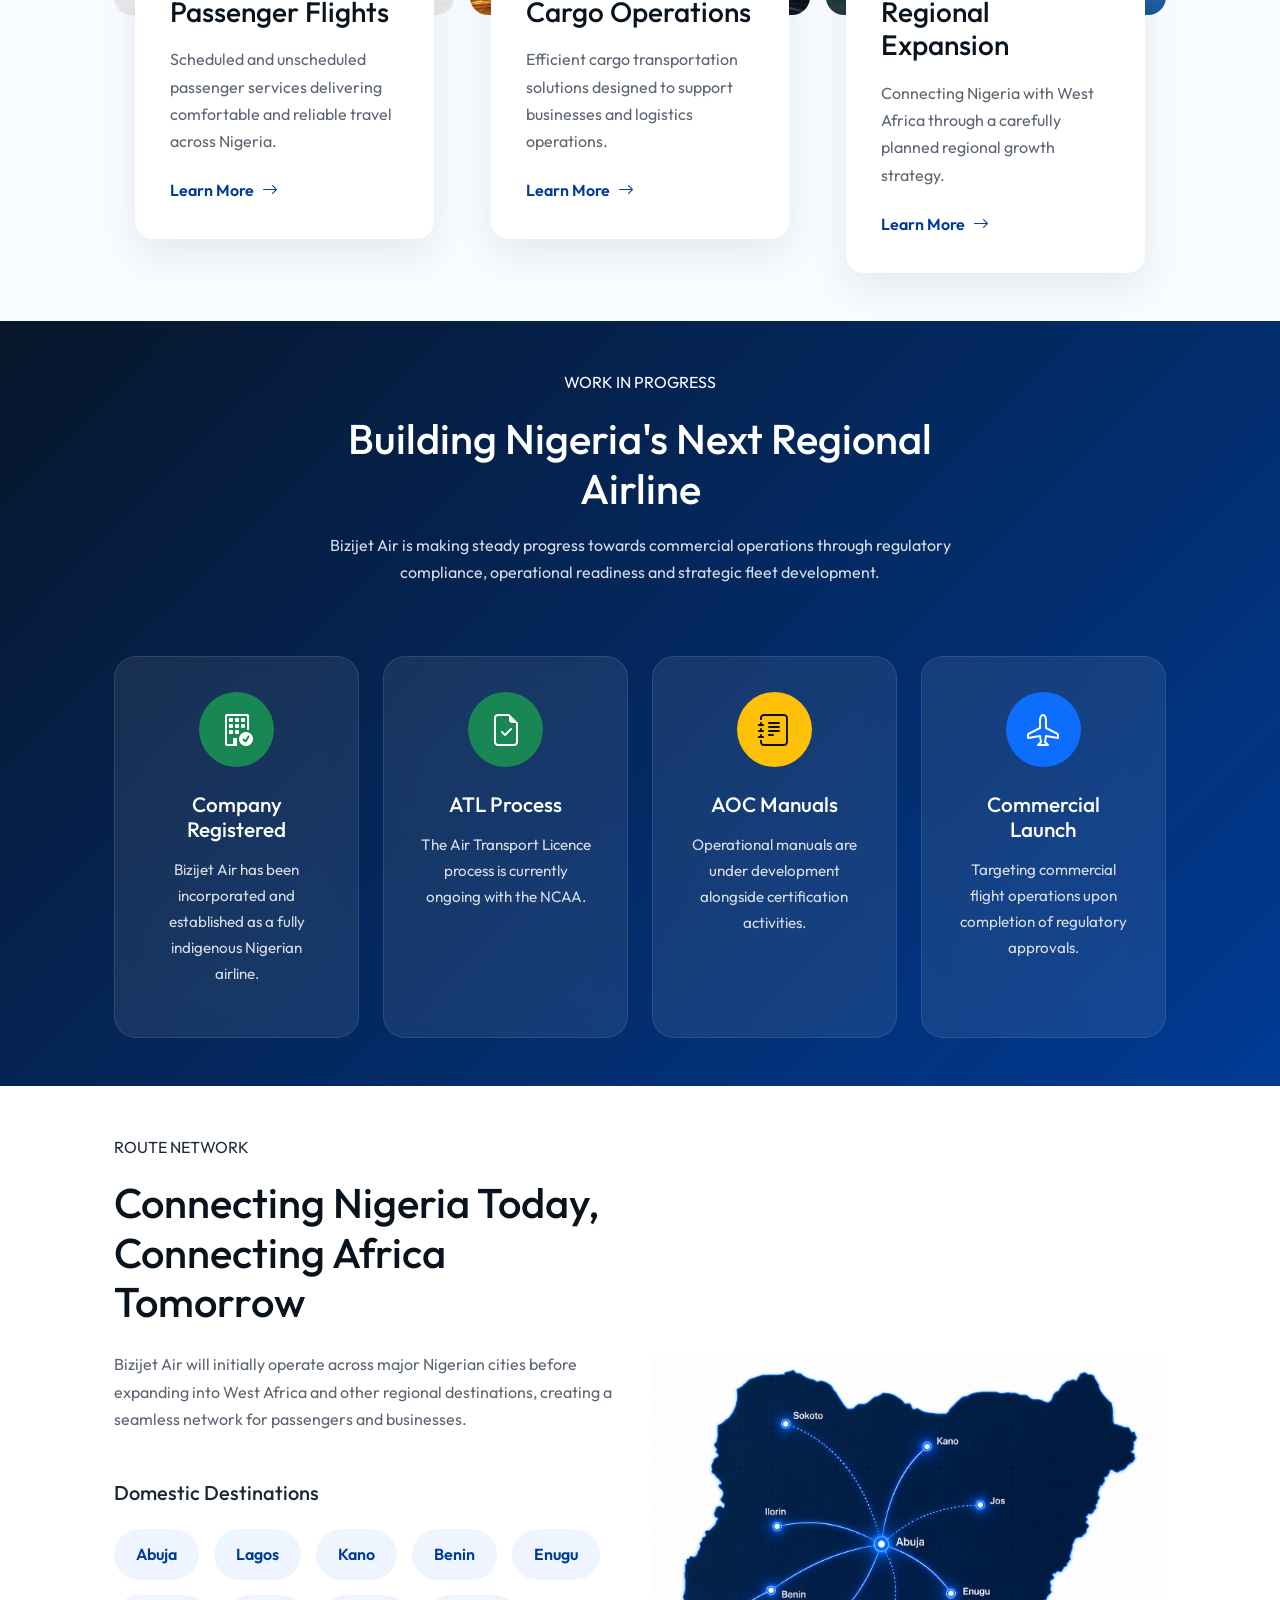
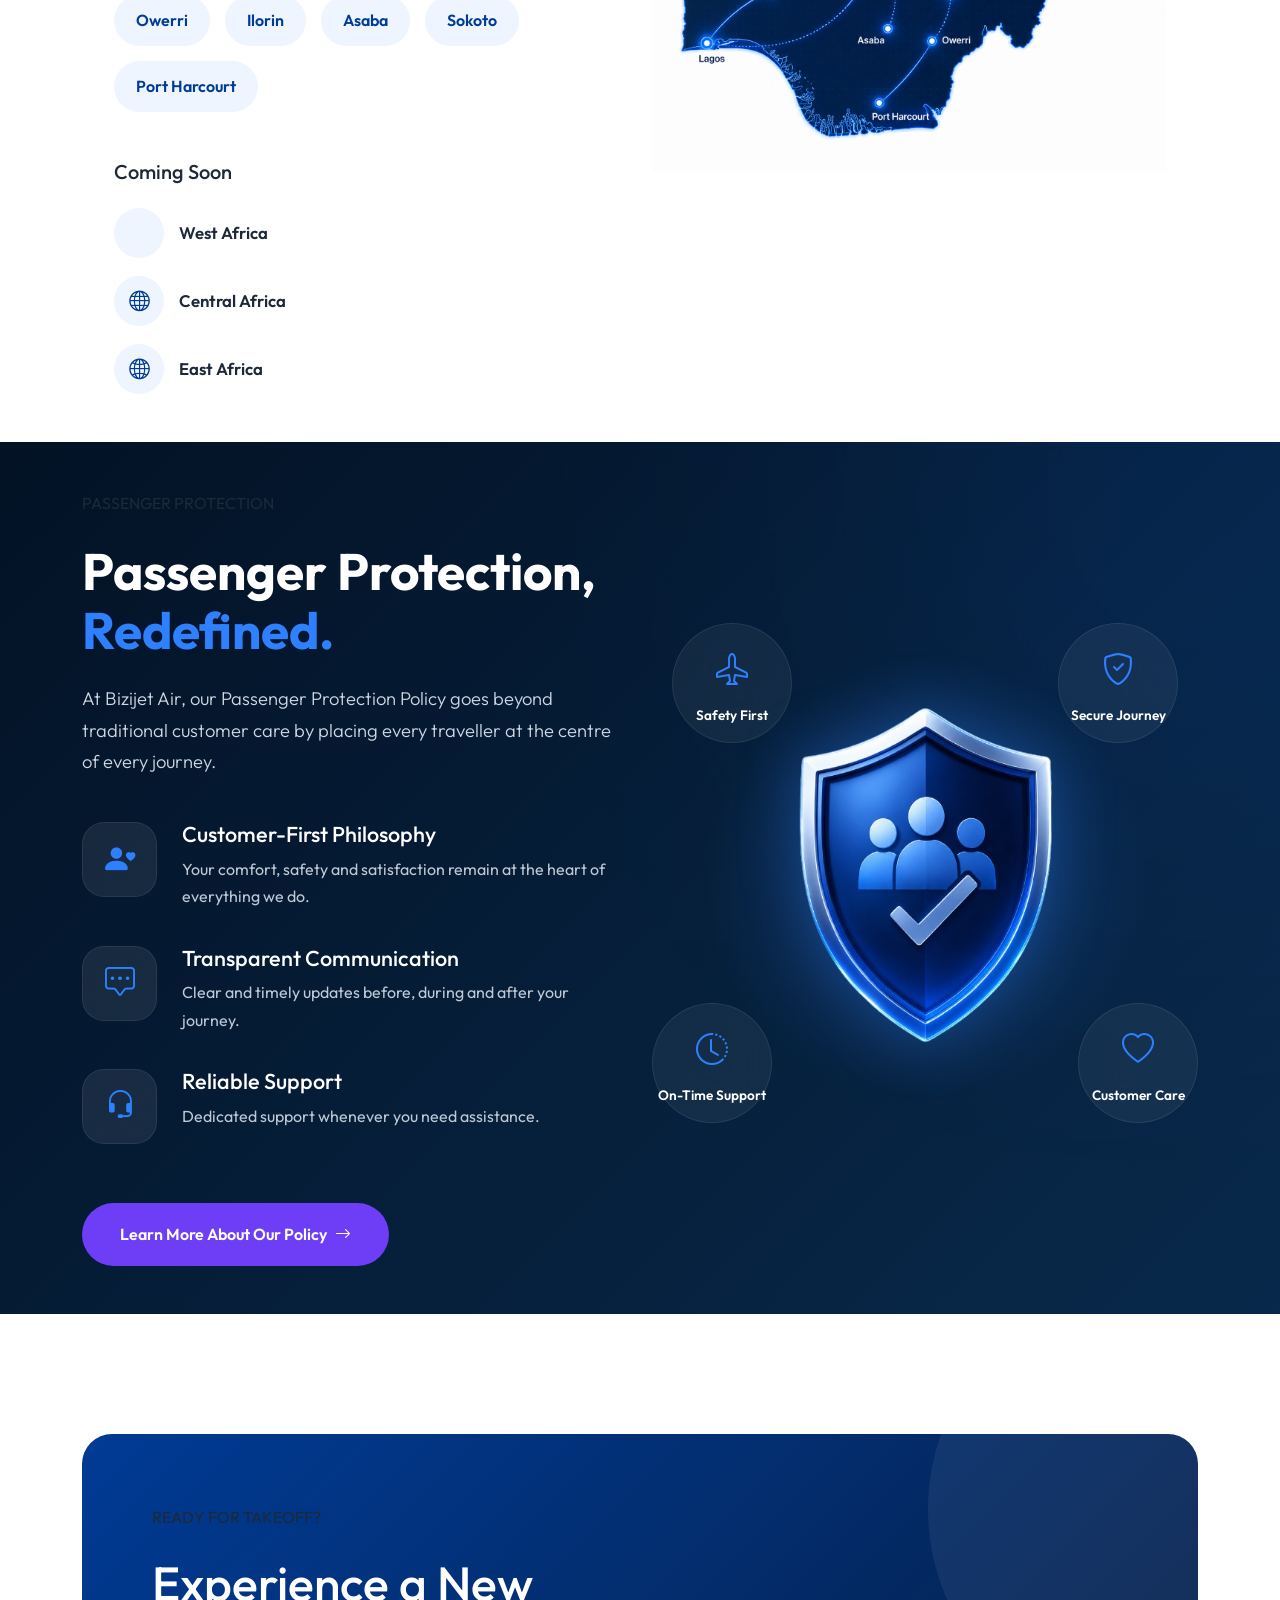
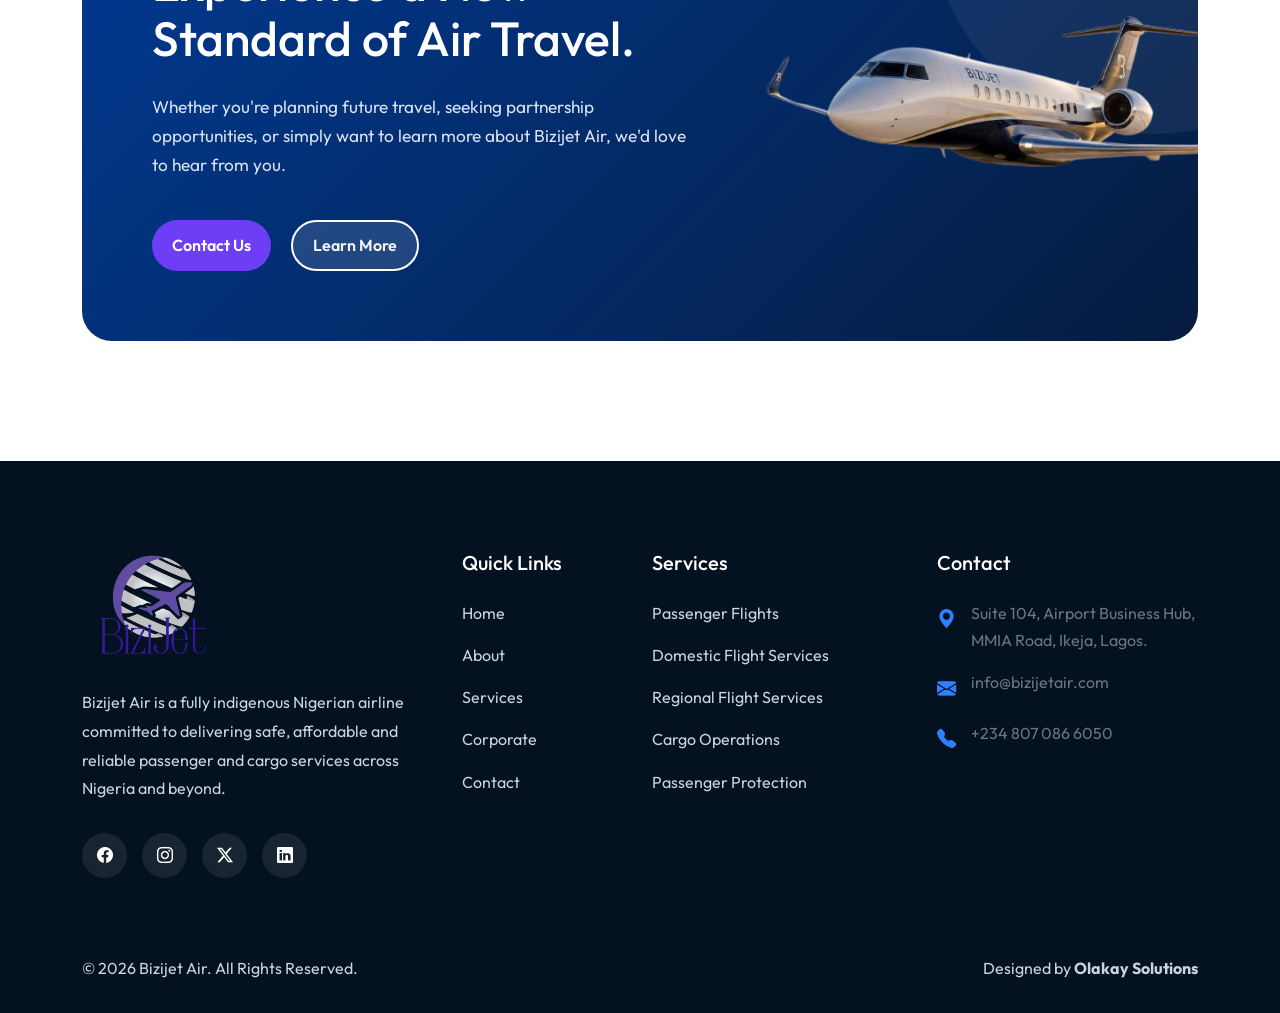
==== commit ccee5b5f: "Add files via upload" ====
--- a/index.html
+++ b/index.html
@@ -41,7 +41,7 @@
                 </li>
             </ul>
 
-            <a href="#"class="btn launch-btn">Launching Soon</a>
+            <a href="corporate.html#workInProgress"class="btn launch-btn">Launching Soon</a>
         </div>
     </div>
 </nav>
@@ -105,25 +105,25 @@
             <div class="row g-3">
                 <div class="col-md-3 col-sm-6">
                     <div class="card stat-card px-4 py-2">
-                        <h2 class="text-center">10+</h2>
+                        <h2 class="text-center h2">10+</h2>
                         <p>Domestic Cities Planned</p>
                     </div>
                 </div>
                 <div class="col-md-3 col-sm-6">
                     <div class="card stat-card px-2 py-2">
-                        <h2 class="text-center">4</h2>
+                        <h2 class="text-center h2">4</h2>
                         <p>Embraer E190 Aircraft at Launch</p>
                     </div>
                 </div>
                 <div class="col-md-3 col-sm-6">
                     <div class="card stat-card px-4 py-2">
-                        <h4>Passenger First</h4>
+                        <h4 class="h4">Passenger First</h4>
                         <p>Protection Focus</p>
                     </div>
                 </div>
                 <div class="col-md-3 col-sm-6">
                     <div class="card stat-card px-4 py-2">
-                        <h3>Africa</h3>
+                        <h3 class="h3">Africa</h3>
                         <p>Regional Expansion Vision</p>
                     </div>
                 </div>
--- a/style.css
+++ b/style.css
@@ -515,7 +515,6 @@
     );
     position: relative;
     overflow: hidden;
-    filter: blur(0.6px);
 }
 /* .hero-after::before{
 
@@ -615,7 +614,7 @@
     border:none;
     height: 150px;
 }
-.stat-card h2, h3, h4{
+.stat-card .h2, .h3, .h4{
     background:#6D3EF5;
     box-shadow:0 15px 40px rgba(25,60,120,.08);
     border:none;
@@ -4958,7 +4957,7 @@
 
     ),
 
-    url("../images/governance.jpg");
+    url("images/governance.jpg");
 
     background-size:cover;
 
@@ -5817,6 +5816,55 @@
         CONTACT OVERVIEW
 ======================================*/
 
+.contact-hero{
+
+    position:relative;
+
+    min-height:55vh;
+
+    display:flex;
+
+    align-items:center;
+
+    overflow:hidden;
+
+    background: linear-gradient(
+        90deg,rgba(0,32,91,.95) 0%, rgba(0,52,130,.88) 35%, rgba(0,52,130,.15) 70%),
+        url("images/contact-hero.png");
+    background-size:cover;
+
+    background-position:center right;
+
+    background-repeat:no-repeat;
+    color: #fff;
+
+}
+.contact-hero h1{
+
+    font-size:2.5rem;
+
+    font-weight:800;
+
+    line-height:1.15;
+
+}
+
+@media(max-width:768px){
+
+.contact-hero{
+    min-height: 30px;
+    background-position:75% center;
+
+}
+
+.contact-hero h1{
+
+font-size:2.5rem;
+
+}
+
+}
+
 .contact-overview{
 
     padding:120px 0;
@@ -6281,6 +6329,10 @@
     color:#0d6efd;
 
 }
+.contact-info-card h3 {
+    color: #003b95;
+    background-color: transparent;
+}
 
 /*=========================
         CONTENT
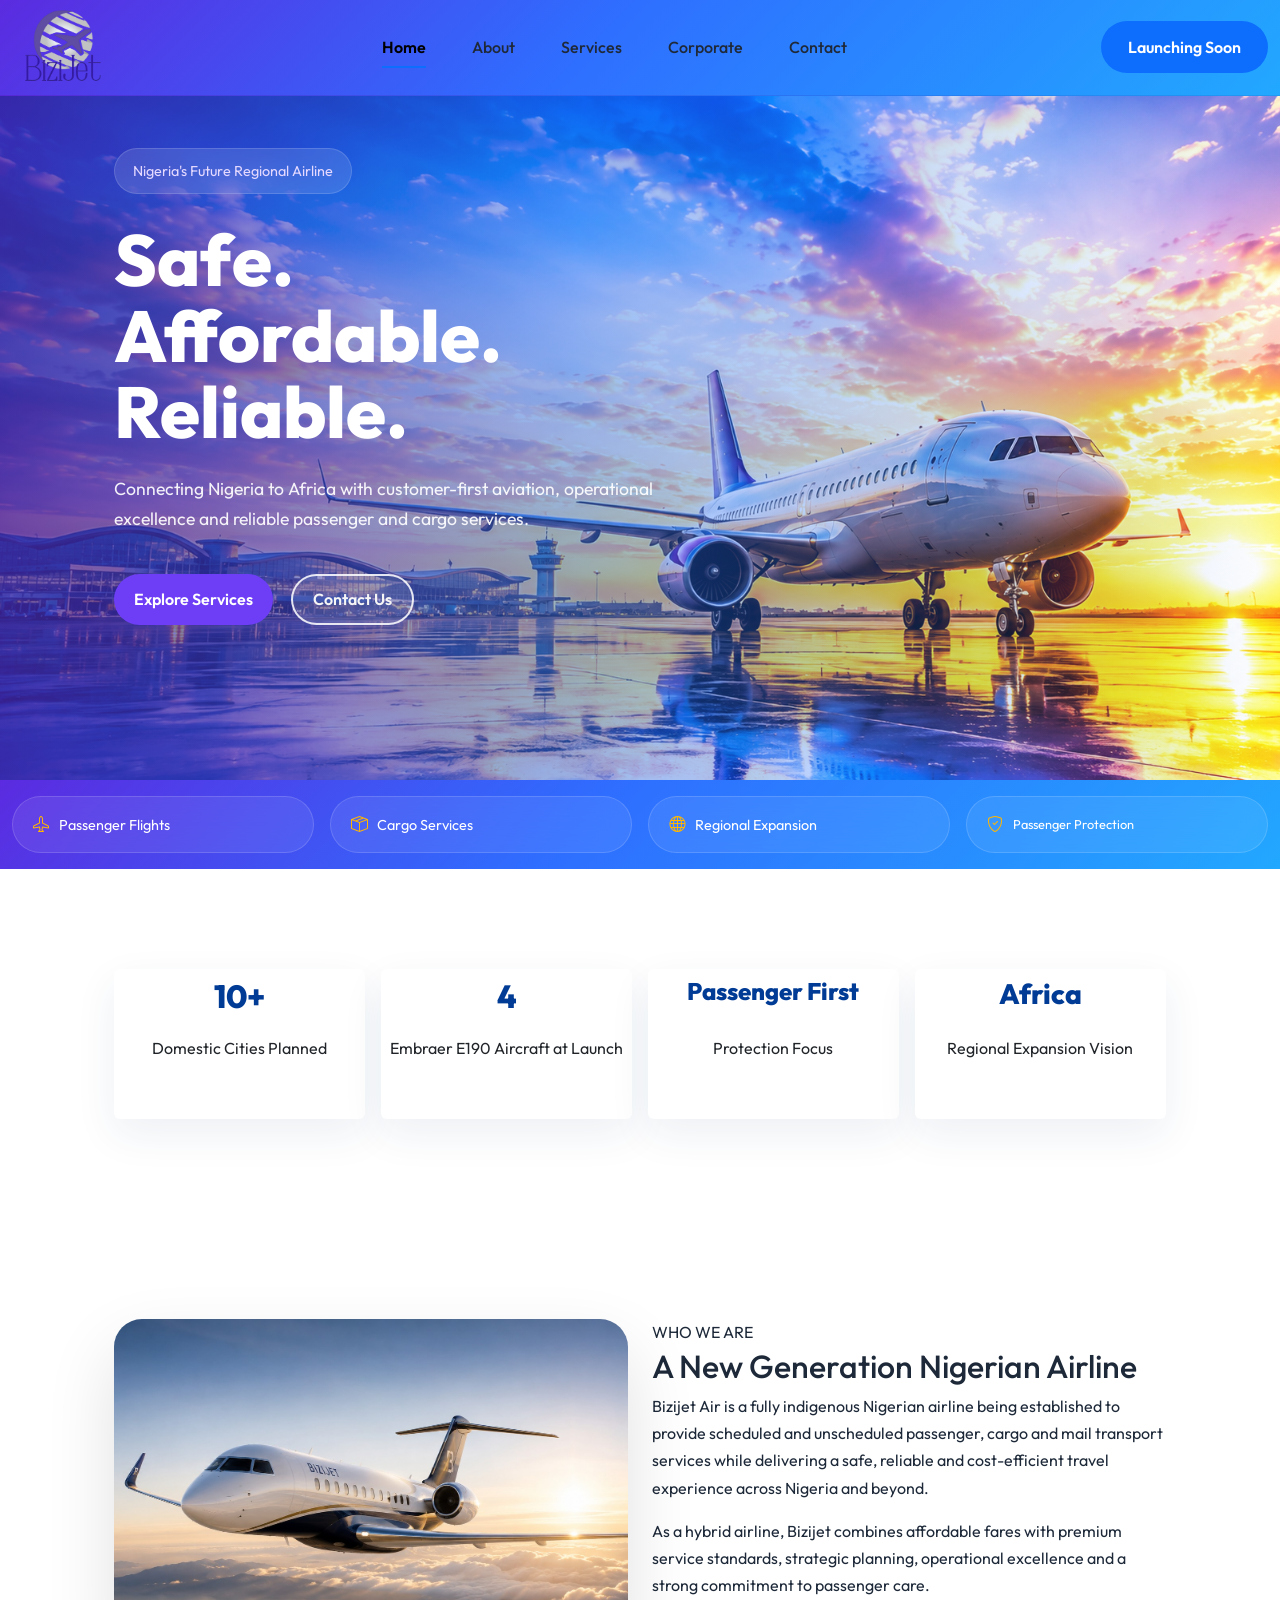
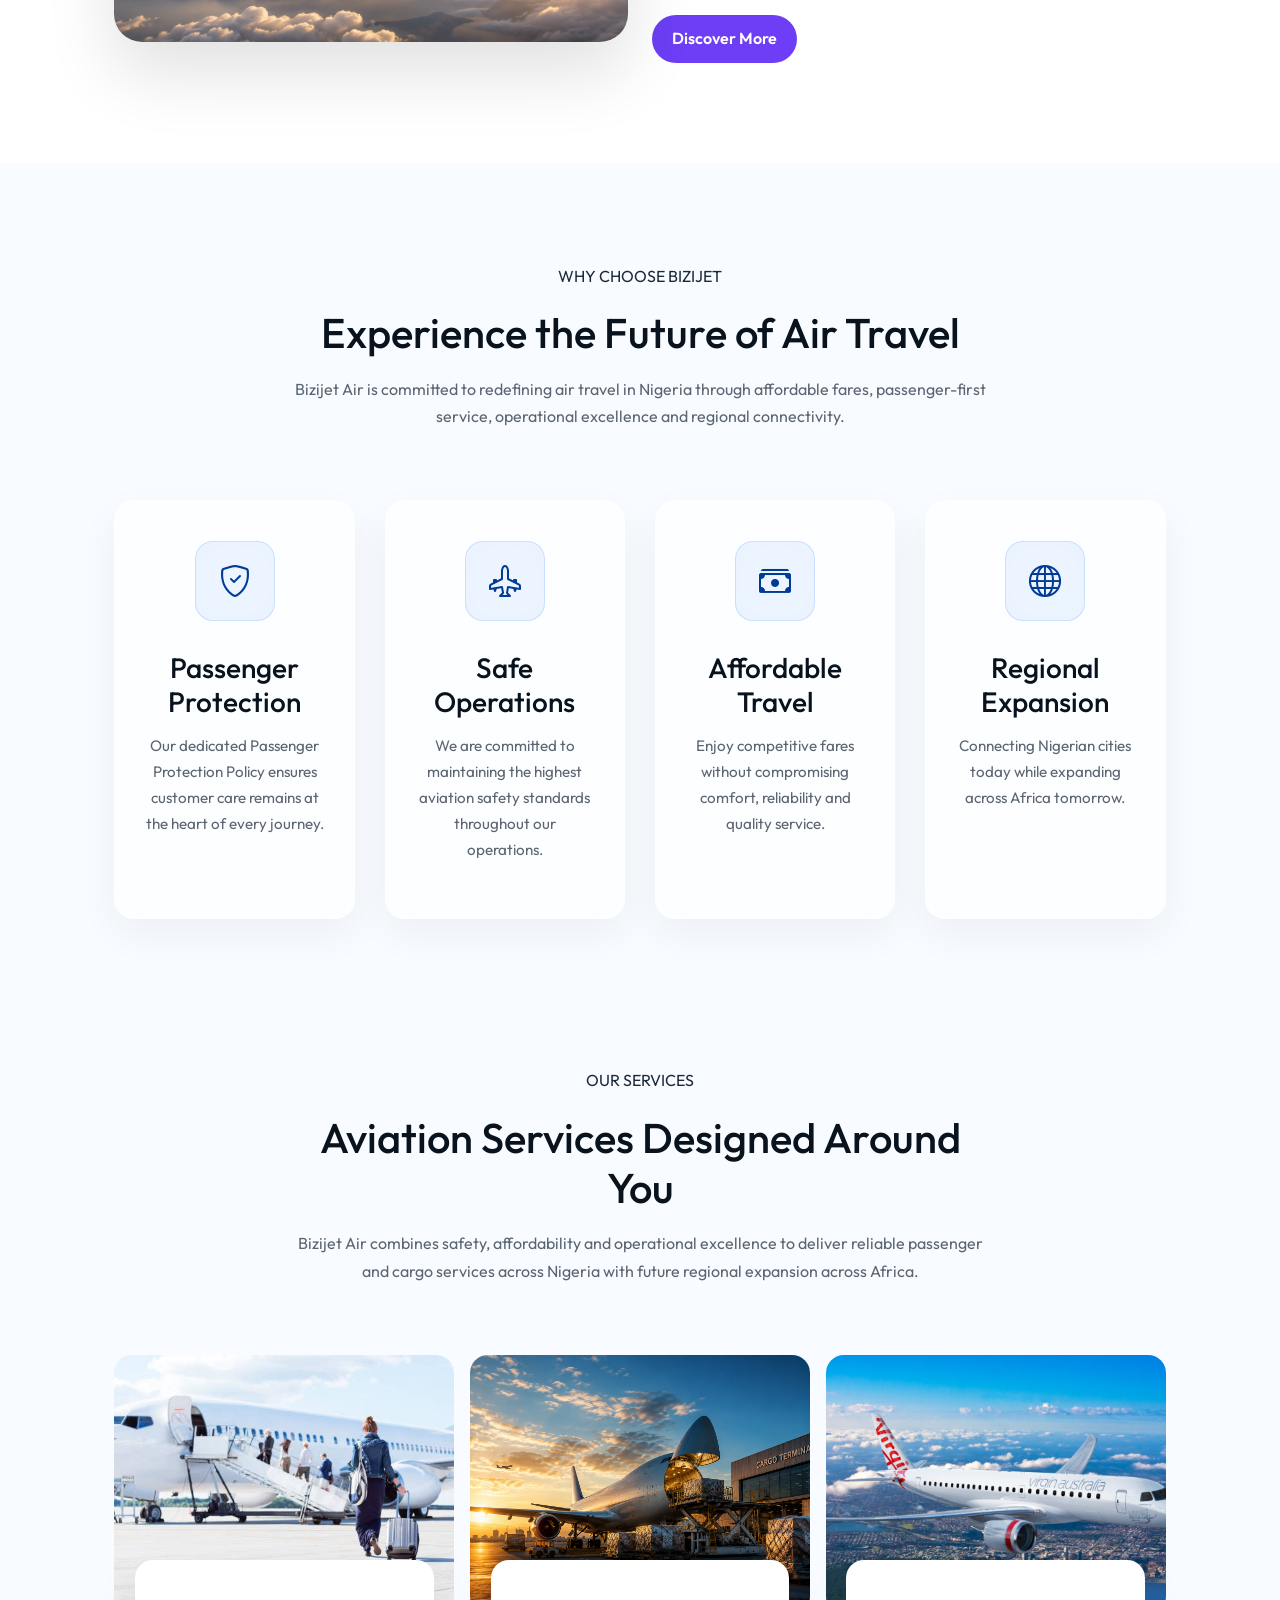
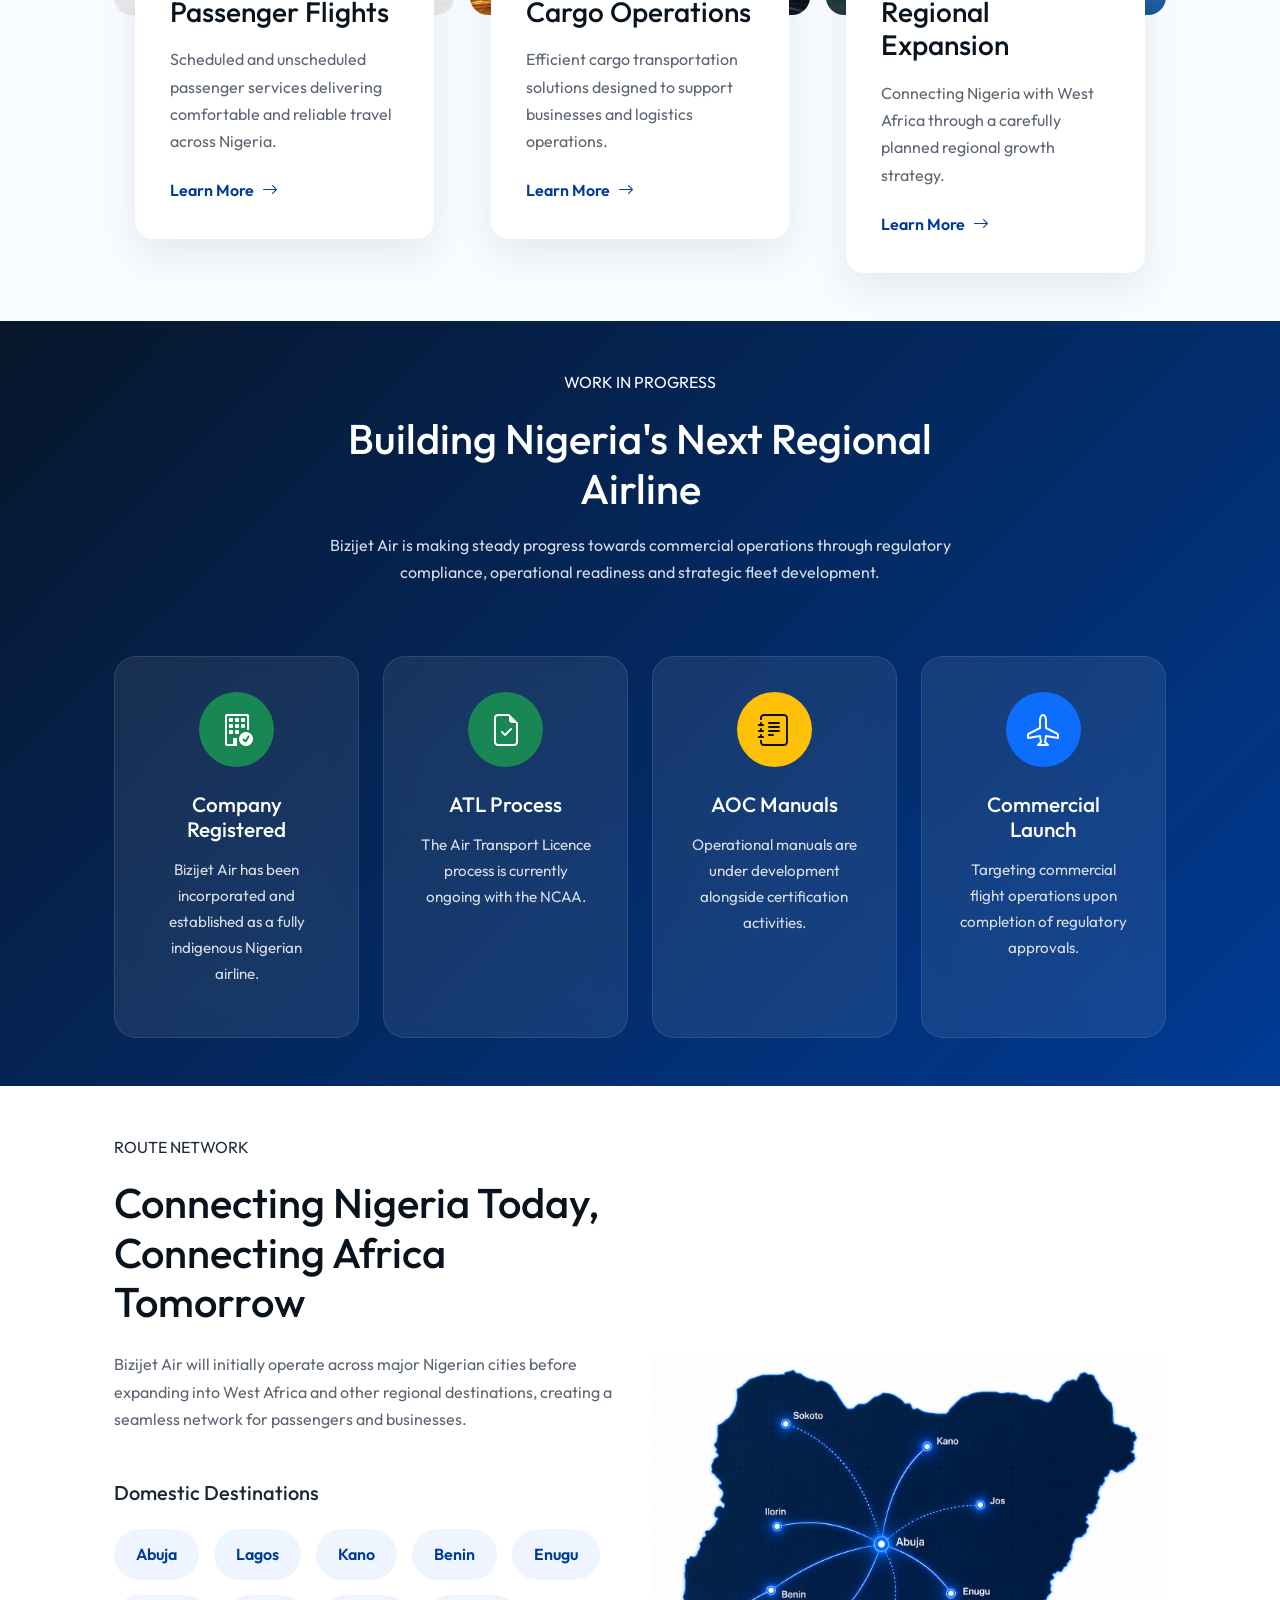
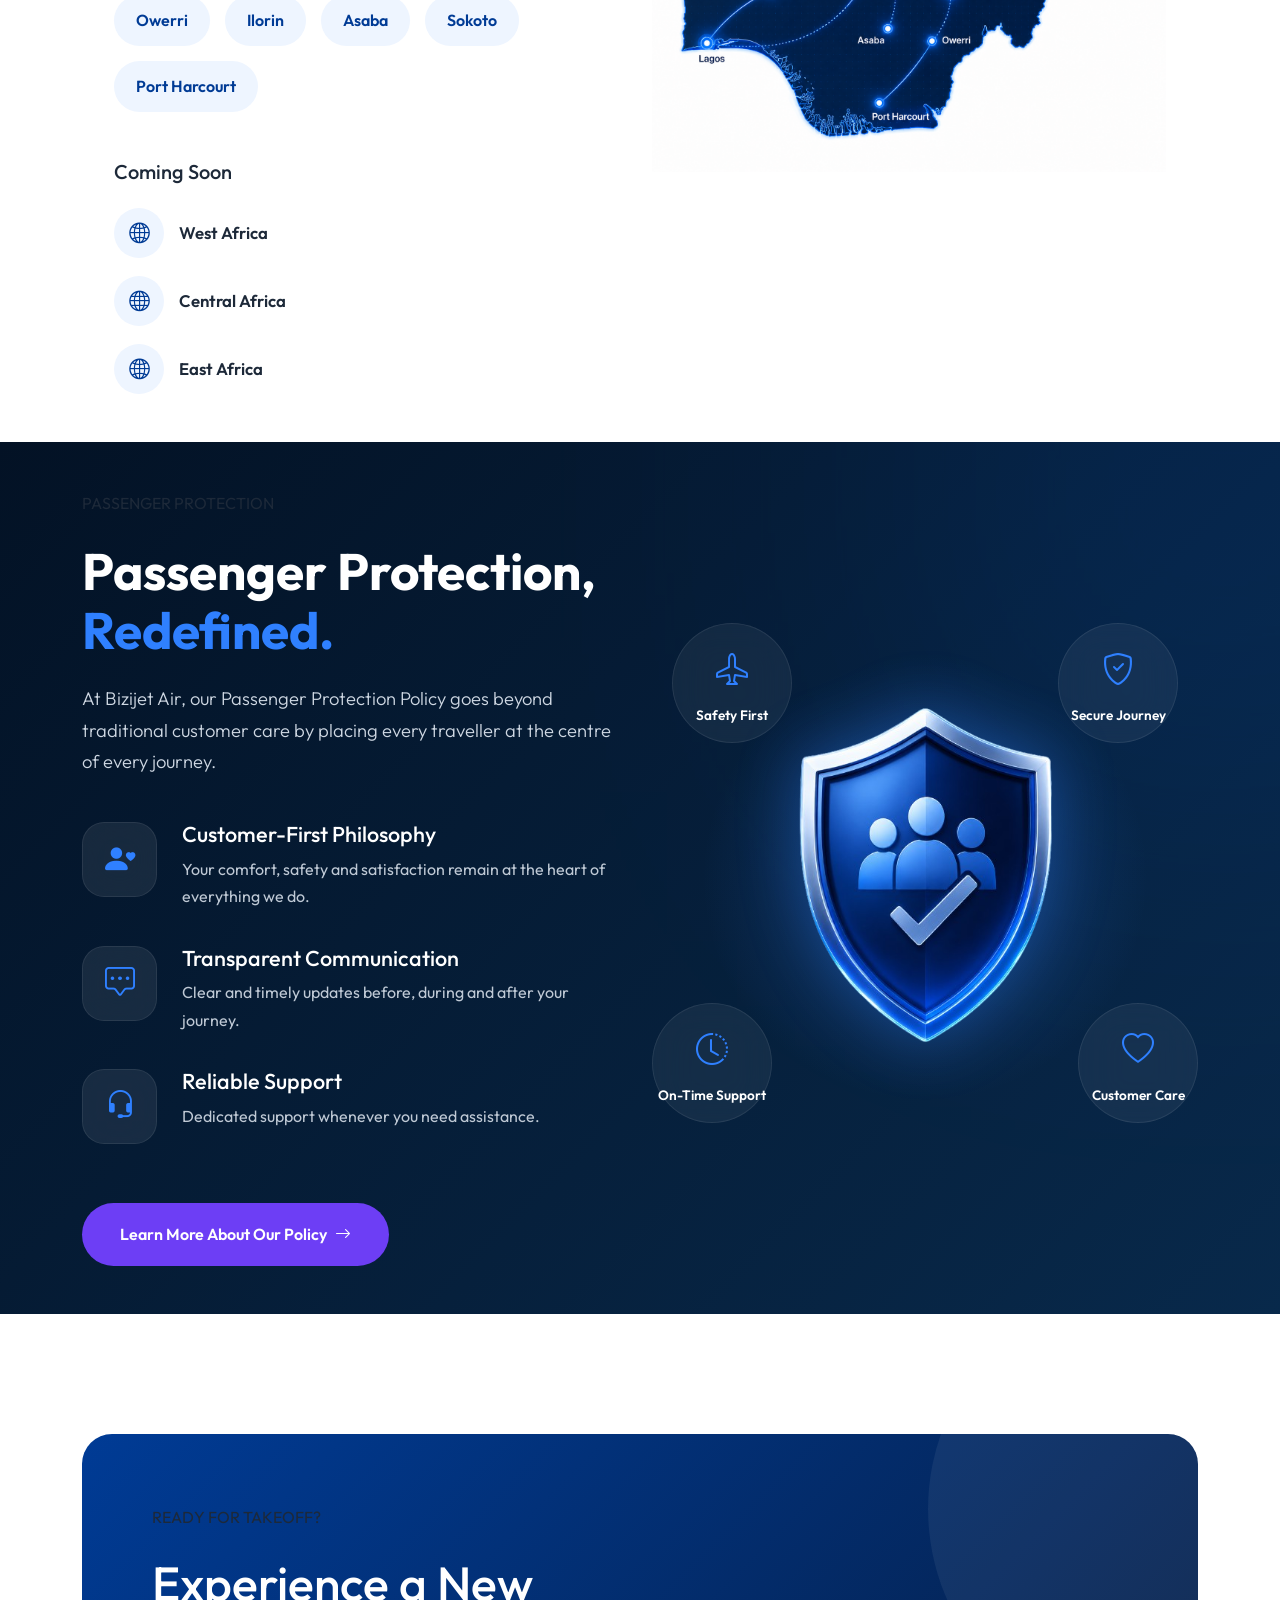
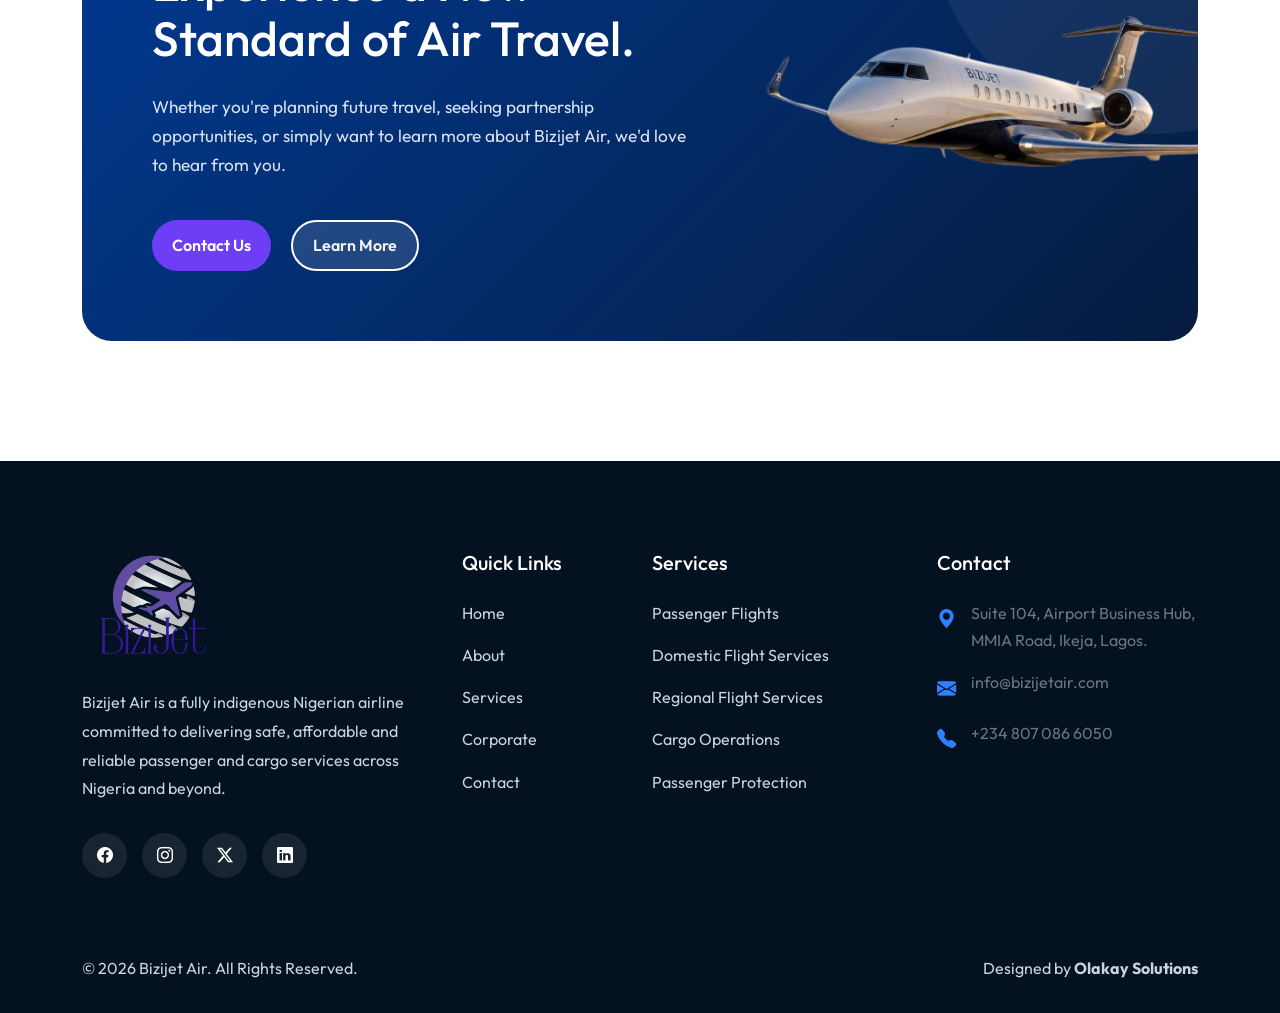
==== commit e0a1ad40: "Add files via upload" ====
--- a/index.html
+++ b/index.html
@@ -400,7 +400,7 @@
                 <h5 class="mt-5 mb-4">Coming Soon</h5>
                 <div class="coming-soon">
                     <div>
-                        <i class="bi bi-globe-africa"></i>West Africa
+                        <i class="bi bi-globe2"></i> West Africa
                     </div>
                     <div>
                         <i class="bi bi-globe"></i> Central Africa
--- a/style.css
+++ b/style.css
@@ -615,14 +615,15 @@
     height: 150px;
 }
 .stat-card .h2, .h3, .h4{
-    background:#6D3EF5;
-    box-shadow:0 15px 40px rgba(25,60,120,.08);
+    background:#fff;
+    /* box-shadow:0 15px 40px rgba(25,60,120,.08); */
     border:none;
     height: 50px;
     width: 100%;
-    border-radius: 50px;
+    border-radius: 5px;
     align-items: center;
-    color: #fff;
+    color: #003b95;
+    font-weight: 800;
 }
 .stat-card:hover {
     transform:translateY(-8px);
@@ -1469,35 +1470,20 @@
 ================================*/
 
 .top-left{
-
     left:20px;
-
     top:70px;
-
-}
-
+}
 .top-right{
-
     right:20px;
-
     top:70px;
-
-}
-
+}
 .bottom-left{
-
     left:0;
-
     bottom:80px;
-
-}
-
+}
 .bottom-right{
-
     right:0;
-
     bottom:80px;
-
 }
 
 /*===============================
@@ -1505,77 +1491,44 @@
 ================================*/
 
 .shield-wrapper::before{
-
     content:"";
-
     position:absolute;
-
     width:450px;
-
     height:450px;
-
     border-radius:50%;
-
     background:radial-gradient(circle,
     rgba(47,128,255,.28),
     transparent 70%);
-
     animation:pulseGlow 4s infinite;
-
 }
 
 /*===============================
         ANIMATIONS
 ================================*/
-
 @keyframes float{
-
     0%{
-
         transform:translateY(0px);
-
-    }
-
+    }
     50%{
-
         transform:translateY(-15px);
-
-    }
-
+    }
     100%{
-
         transform:translateY(0px);
-
-    }
-
-}
-
+    }
+}
 @keyframes pulseGlow{
-
     0%{
-
         transform:scale(.95);
-
         opacity:.4;
-
-    }
-
+    }
     50%{
-
         transform:scale(1.08);
-
         opacity:.8;
-
-    }
-
+    }
     100%{
-
         transform:scale(.95);
-
         opacity:.4;
-
-    }
-
+    }
 }
 
 /*===============================
@@ -1583,35 +1536,20 @@
 ================================*/
 
 @media(max-width:991px){
-
     .shield-wrapper{
-
         min-height:500px;
-
         margin-top:50px;
-
-    }
-
+    }
     .shield-image{
-
         width:280px;
-
-    }
-
+    }
     .floating{
-
         width:90px;
-
         height:90px;
-
-    }
-
-    .floating span{
-
+    }
+    /* .floating span{
         display:none;
-
-    }
-
+    } */
 }
 
 @media(max-width:768px){
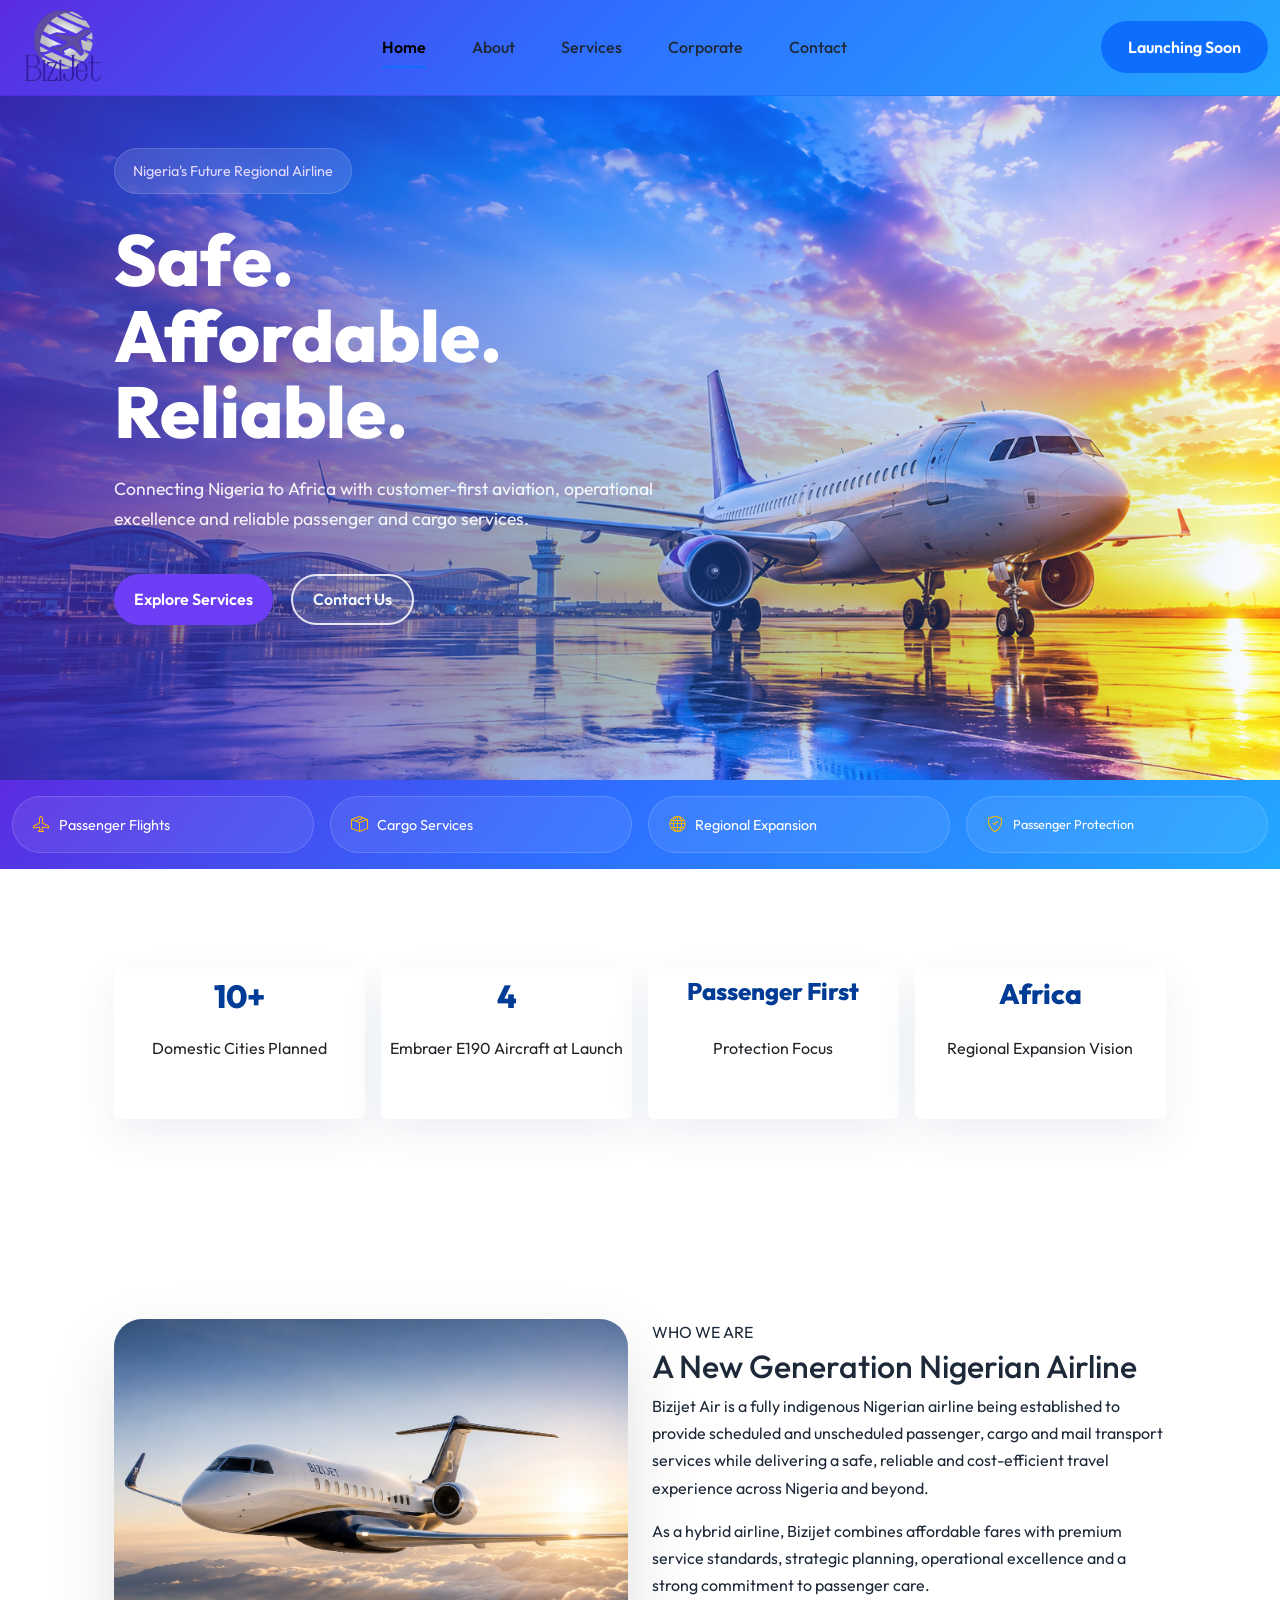
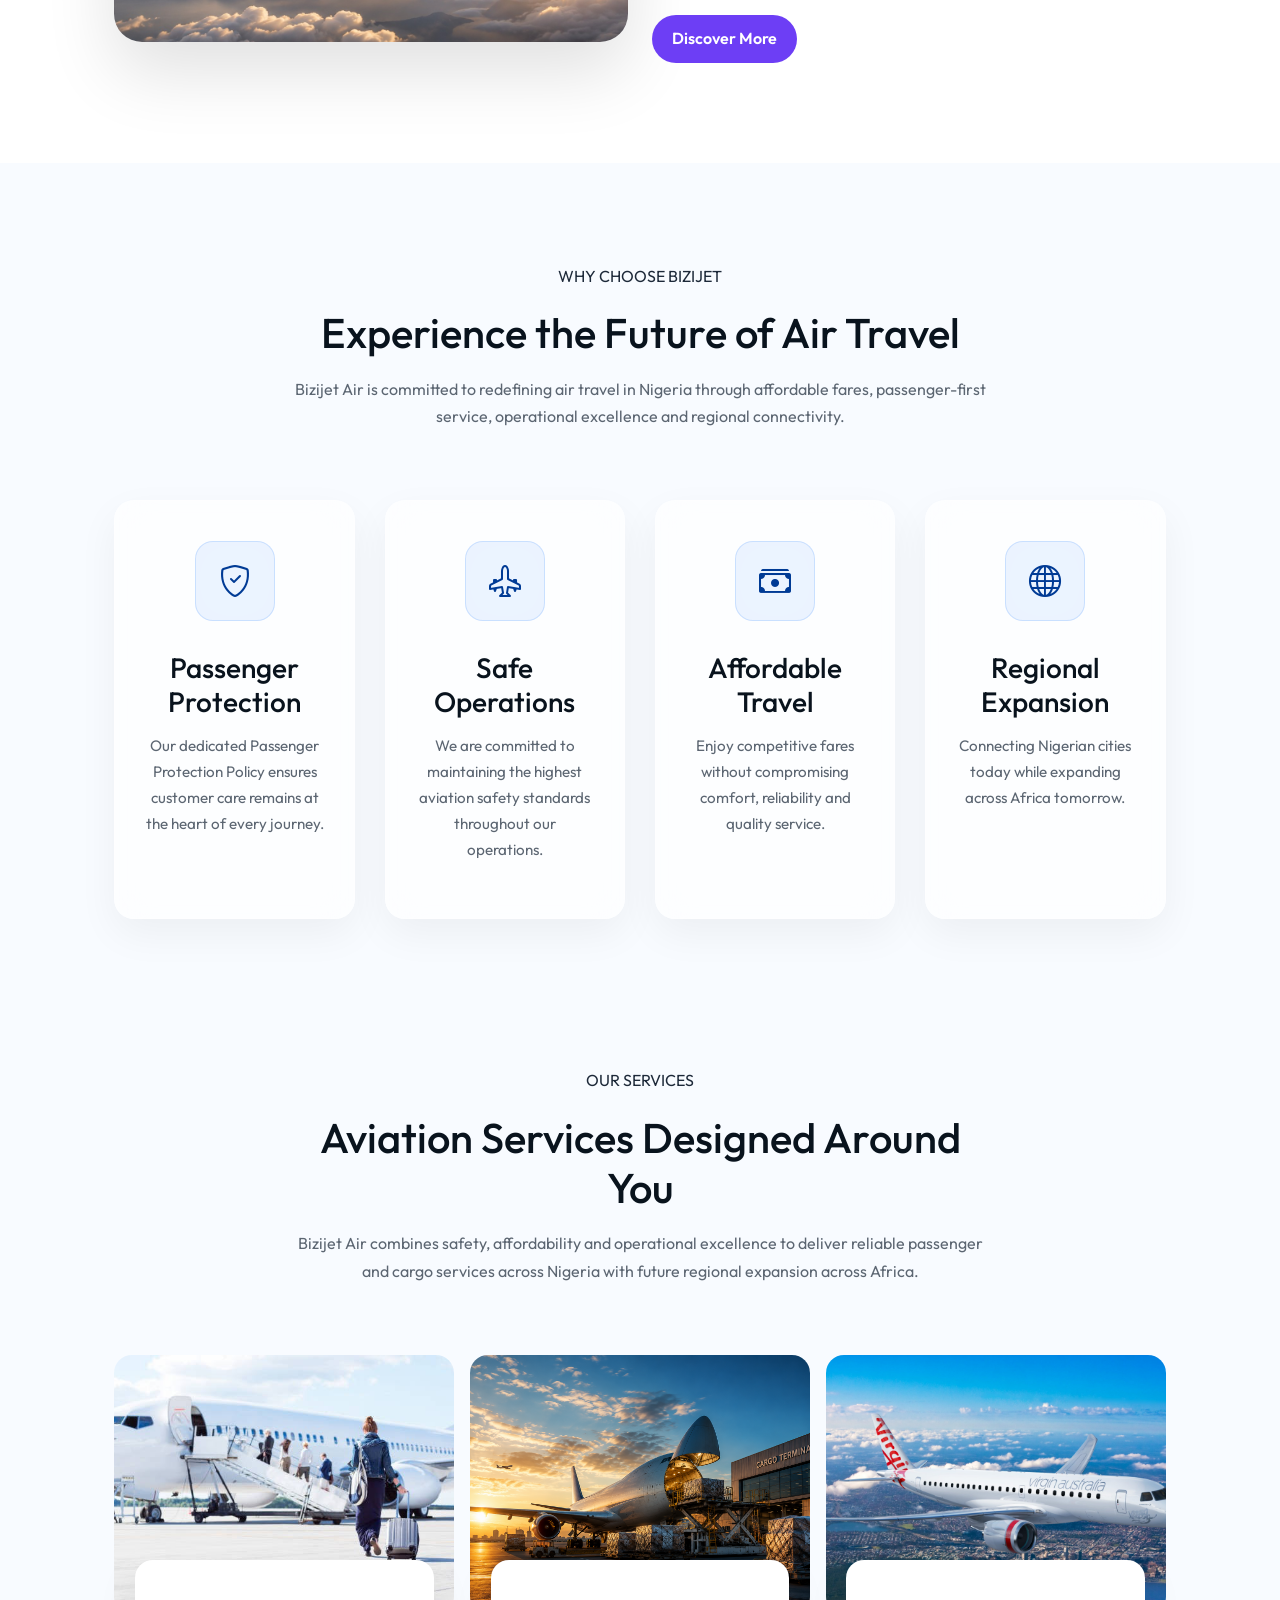
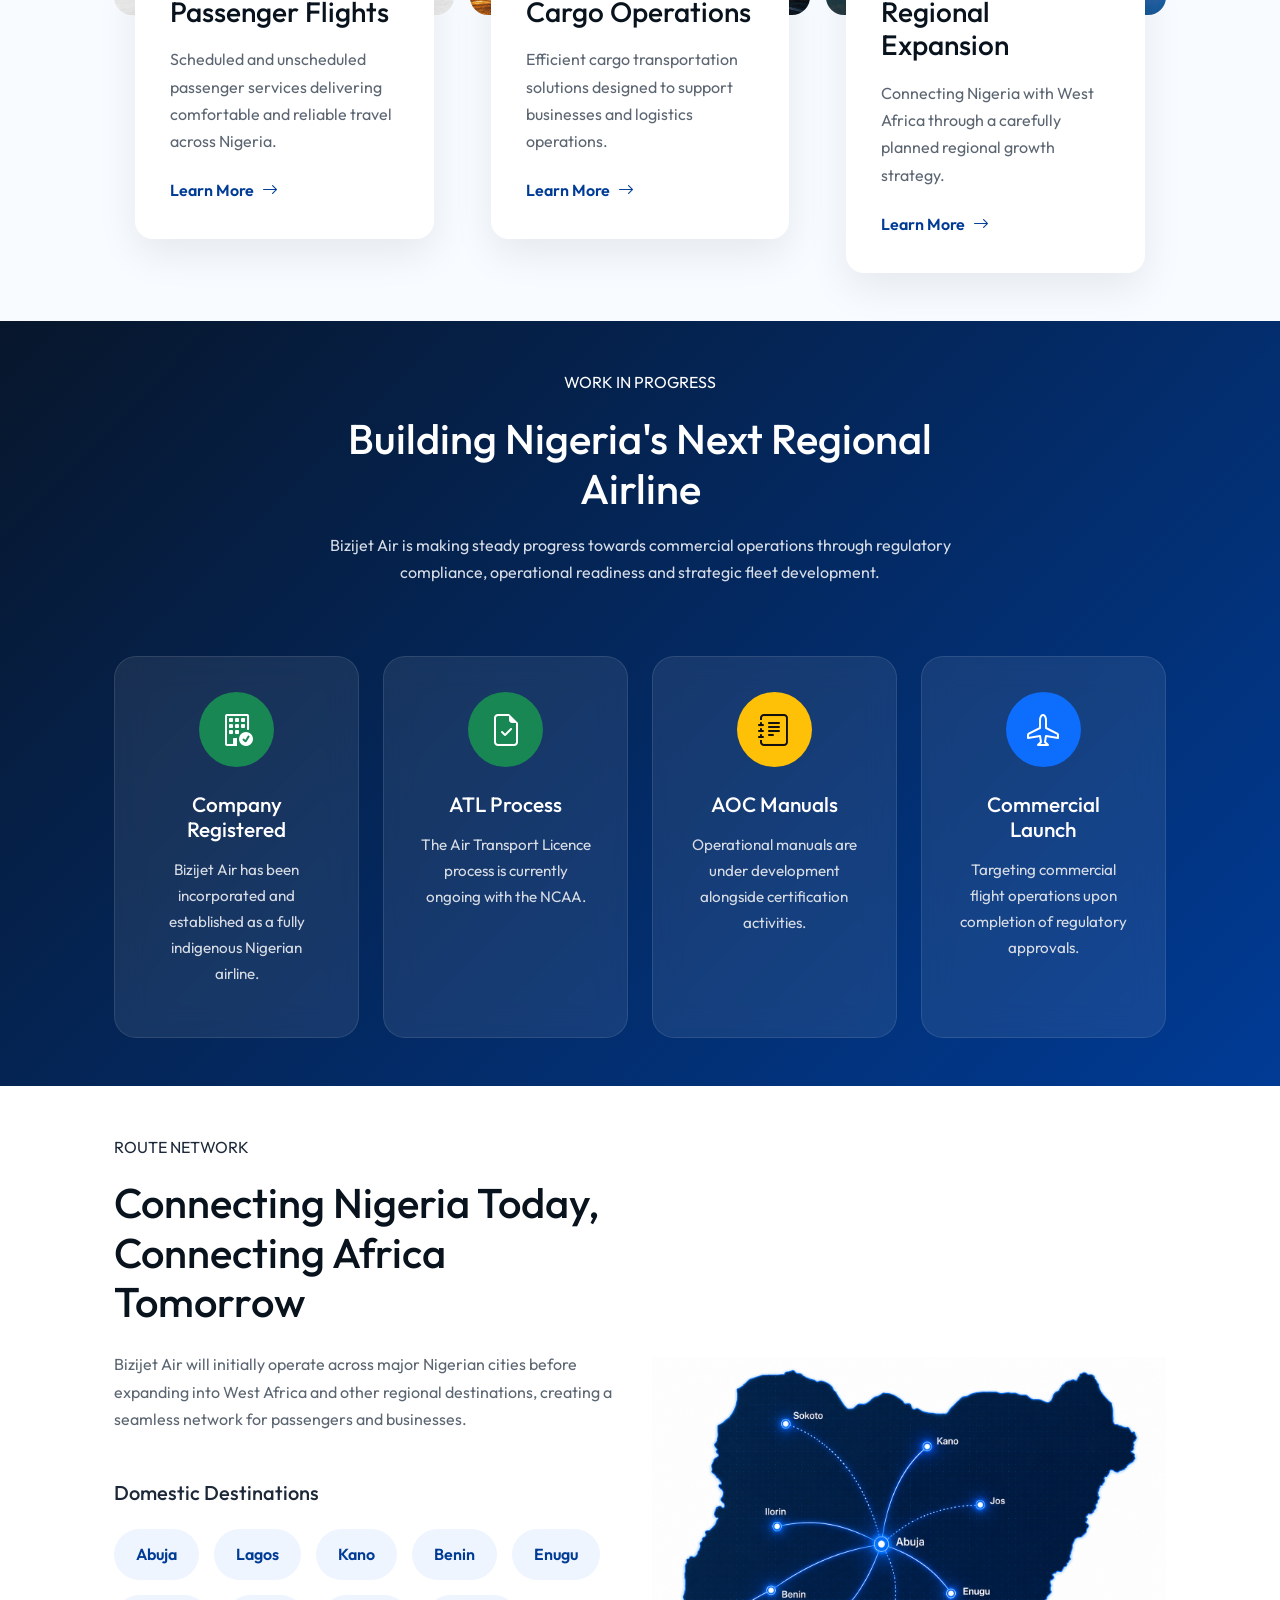
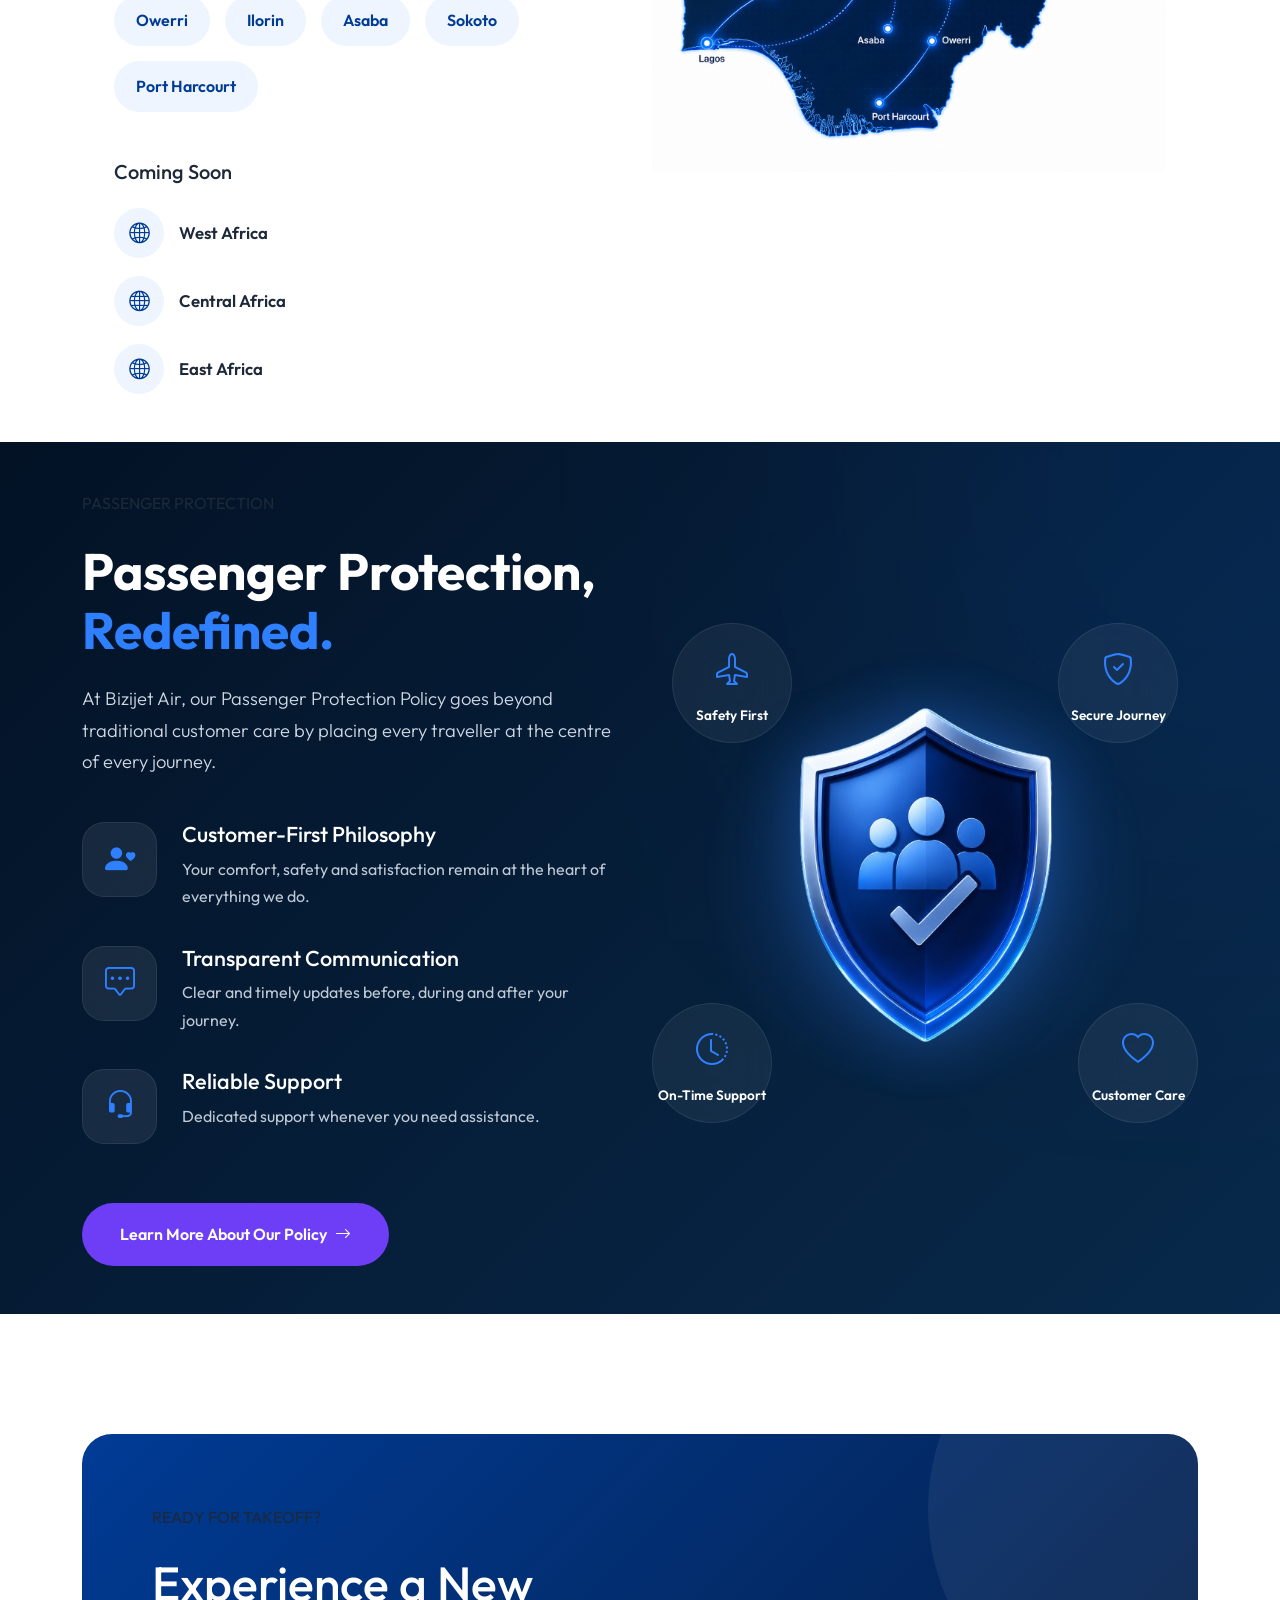
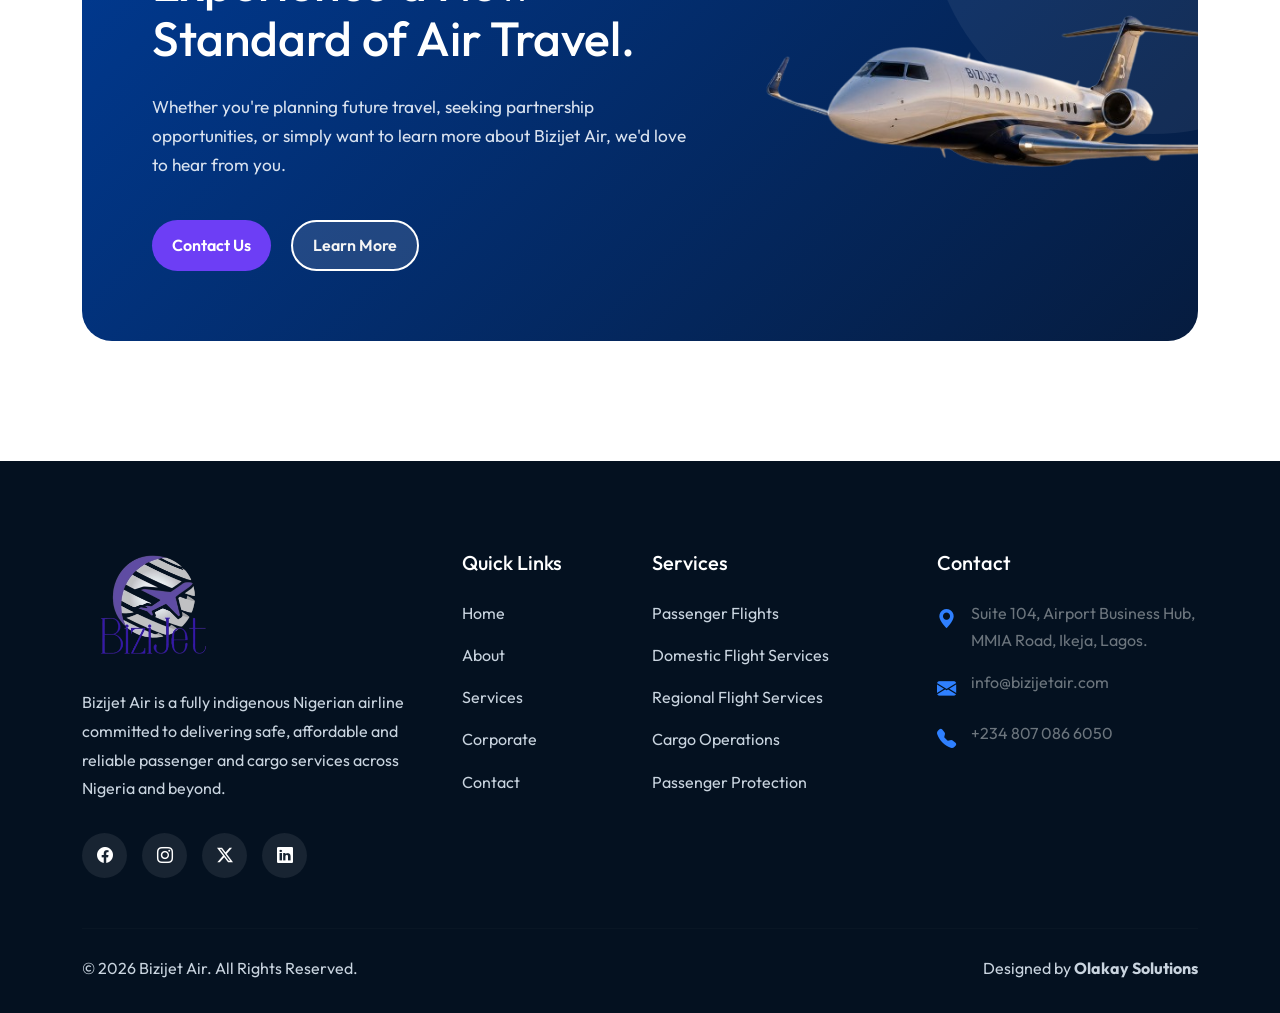
==== commit 0e58da17: "Add files via upload" ====
--- a/index.html
+++ b/index.html
@@ -6,6 +6,7 @@
 <title>Bizijet Air</title>
 <link href="bootstrap-5.3.3-dist/css/bootstrap.min.css" rel="stylesheet">
 <link href="https://fonts.googleapis.com/css2?family=Outfit:wght@300;400;500;600;700;800&display=swap" rel="stylesheet">
+<link rel="stylesheet" href="https://unpkg.com/aos@2.3.4/dist/aos.css">
 <!-- Bootstrap Icons -->
 <link rel="stylesheet" href="https://cdn.jsdelivr.net/npm/bootstrap-icons@1.13.1/font/bootstrap-icons.min.css">
 <link rel="stylesheet" href="style.css">
@@ -56,10 +57,10 @@
             <div class="hero-content">
                 <span class="hero-tag">Nigeria's Future Regional Airline</span>
 
-                <h1>Safe.<br> Affordable.<br> Reliable.</h1>
-
-                <p>Connecting Nigeria to Africa with customer-first aviation, operational excellence and reliable passenger and cargo services.</p>
-                <div class="hero-buttons">
+                <h1 data-aos="fade-up" data-aos-delay="0" data-aos-duration="1200">Safe.<br> Affordable.<br> Reliable.</h1>
+
+                <p data-aos="fade-up" data-aos-delay="500" data-aos-duration="1200">Connecting Nigeria to Africa with customer-first aviation, operational excellence and reliable passenger and cargo services.</p>
+                <div class="hero-buttons" data-aos="fade-up" data-aos-delay="1000" data-aos-duration="1200">
                     <a href="services.html" class="btn-primary"> Explore Services</a>
                     <a href="contact.html" class="btn-secondary">Contact Us</a>
                 </div>
@@ -68,7 +69,7 @@
     </section>
 
     <div class="container-fluid hero-after py-3 mt-md-0 mt-3">
-        <div class="row g-3">
+        <div class="row g-3" data-aos="fade-out" data-aos-delay="50" data-aos-duration="500">
             <div class="col-md-3 col-sm-6 col-6">
                 <div class="feature">
                     <i class="bi bi-airplane"></i>
@@ -104,25 +105,25 @@
         <div class="container text-center">
             <div class="row g-3">
                 <div class="col-md-3 col-sm-6">
-                    <div class="card stat-card px-4 py-2">
+                    <div class="card stat-card px-4 py-2" data-aos="fade-up">
                         <h2 class="text-center h2">10+</h2>
                         <p>Domestic Cities Planned</p>
                     </div>
                 </div>
                 <div class="col-md-3 col-sm-6">
-                    <div class="card stat-card px-2 py-2">
+                    <div class="card stat-card px-2 py-2" data-aos="fade-up">
                         <h2 class="text-center h2">4</h2>
                         <p>Embraer E190 Aircraft at Launch</p>
                     </div>
                 </div>
                 <div class="col-md-3 col-sm-6">
-                    <div class="card stat-card px-4 py-2">
+                    <div class="card stat-card px-4 py-2" data-aos="fade-up">
                         <h4 class="h4">Passenger First</h4>
                         <p>Protection Focus</p>
                     </div>
                 </div>
                 <div class="col-md-3 col-sm-6">
-                    <div class="card stat-card px-4 py-2">
+                    <div class="card stat-card px-4 py-2" data-aos="fade-up">
                         <h3 class="h3">Africa</h3>
                         <p>Regional Expansion Vision</p>
                     </div>
@@ -138,13 +139,13 @@
     <section class="about-preview">
         <div class="container">
             <div class="row">
-                <div class="col-md-6">
+                <div class="col-md-6" data-aos="fade-up">
                     <div class="about-image">
                         <img src="images/heroImg2.png" alt="">
                     </div>
                 </div>
                 <div class="col-md-6">
-                    <div class="about-content">
+                    <div class="about-content" data-aos="fade-up">
                         <span class="section-tag">
                             WHO WE ARE
                         </span>
@@ -178,7 +179,7 @@
 
             <!-- Card -->
 
-            <div class="why-card">
+            <div class="why-card" data-aos="fade-up">
                 <div class="why-icon">
                     <i class="bi bi-shield-check"></i>
                 </div>
@@ -188,7 +189,7 @@
 
             <!-- Card -->
 
-            <div class="why-card">
+            <div class="why-card" data-aos="fade-up">
                 <div class="why-icon">
                     <i class="bi bi-airplane-engines"></i>
                 </div>
@@ -199,7 +200,7 @@
 
             <!-- Card -->
 
-            <div class="why-card">
+            <div class="why-card" data-aos="fade-up">
                 <div class="why-icon">
                     <i class="bi bi-cash-stack"></i>
                 </div>
@@ -210,7 +211,7 @@
 
             <!-- Card -->
 
-            <div class="why-card">
+            <div class="why-card" data-aos="fade-up">
                 <div class="why-icon">
                     <i class="bi bi-globe"></i>
                 </div>
@@ -240,12 +241,12 @@
 
             <div class="col-lg-4">
                 <div class="service-box">
-                    <div class="service-image-wrapper">
+                    <div class="service-image-wrapper" data-aos="fade-up" data-aos-delay="0" data-aos-duration="300">
                         <img src="images/passenger_flight.jpeg" class="img-fluid"alt="Passenger Flights">
                     </div>
                     
 
-                    <div class="service-content">
+                    <div class="service-content" data-aos="fade-up" data-aos-delay="100" data-aos-duration="300">
                         <h3>Passenger Flights</h3>
                         <p>Scheduled and unscheduled passenger services delivering comfortable and reliable travel across Nigeria.</p>
 
@@ -262,11 +263,11 @@
             <div class="col-lg-4">
 
                 <div class="service-box">
-                    <div class="service-image-wrapper">
+                    <div class="service-image-wrapper" data-aos="fade-up" data-aos-delay="0" data-aos-duration="300">
                         <img src="images/cargo-aircraft.jpg" class="img-fluid" alt="Cargo Operations">
                     </div>
                     
-                    <div class="service-content">
+                    <div class="service-content" data-aos="fade-up" data-aos-delay="100" data-aos-duration="300">
                         <h3>Cargo Operations</h3>
                         <p>Efficient cargo transportation solutions designed to support businesses and logistics operations.</p>
 
@@ -281,11 +282,11 @@
 
             <div class="col-lg-4">
                 <div class="service-box">
-                    <div class="service-image-wrapper">
+                    <div class="service-image-wrapper" data-aos="fade-up" data-aos-delay="0" data-aos-duration="300">
                         <img src="images/E190-E2_Virgin_1-scaled.jpg" class="img-fluid" alt="Regional Expansion">
                     </div>
                     
-                    <div class="service-content">
+                    <div class="service-content" data-aos="fade-up" data-aos-delay="100" data-aos-duration="300">
                         <h3>Regional Expansion</h3>
                         <p>Connecting Nigeria with West Africa through a carefully planned regional growth strategy.</p>
                         <a href="services.html">Learn More
@@ -317,7 +318,7 @@
             <!-- Item -->
 
             <div class="col-lg-3 col-md-6">
-                <div class="progress-card completed">
+                <div class="progress-card completed" data-aos="fade-up">
                     <div class="progress-icon">
                         <i class="bi bi-building-check"></i>
                     </div>
@@ -329,7 +330,7 @@
             <!-- Item -->
 
             <div class="col-lg-3 col-md-6">
-                <div class="progress-card completed">
+                <div class="progress-card completed" data-aos="fade-up">
                     <div class="progress-icon">
                         <i class="bi bi-file-earmark-check"></i>
                     </div>
@@ -341,7 +342,7 @@
             <!-- Item -->
 
             <div class="col-lg-3 col-md-6">
-                <div class="progress-card active">
+                <div class="progress-card active" data-aos="fade-up">
                     <div class="progress-icon">
                         <i class="bi bi-journal-text"></i>
                     </div>
@@ -353,7 +354,7 @@
             <!-- Item -->
 
             <div class="col-lg-3 col-md-6">
-                <div class="progress-card future">
+                <div class="progress-card future" data-aos="fade-up">
                     <div class="progress-icon">
                         <i class="bi bi-airplane"></i>
                     </div>
@@ -370,7 +371,7 @@
 ======================================-->
 
 <section class="routes py-5">
-    <div class="container">
+    <div class="container" data-aos="fade-up" data-aos-duration="300">
         <div class="row align-items-center gy-5">
 
             <!-- LEFT -->
@@ -413,7 +414,7 @@
 
             <!-- RIGHT -->
 
-            <div class="col-lg-6 text-center">
+            <div class="col-lg-6 text-center" data-aos="fade-out" data-aos-duration="200">
                 <div class="map-wrapper">
                     <img src="images/nigeria_map-custom.png">
                 </div>
@@ -434,12 +435,12 @@
 
             <div class="col-lg-6">
                 <span class="section-tag">PASSENGER PROTECTION</span>
-                <h2 class="mt-4"> Passenger Protection, <span>Redefined.</span></h2>
-                <p class="lead mt-4">At Bizijet Air, our Passenger Protection Policy goes beyond traditional customer care by placing every traveller at the centre of every journey. </p>
+                <h2 class="mt-4" data-aos="fade-up" data-aos-delay="0" data-aos-duration="300"> Passenger Protection, <span>Redefined.</span></h2>
+                <p class="lead mt-4" data-aos="fade-up" data-aos-delay="100" data-aos-duration="300">At Bizijet Air, our Passenger Protection Policy goes beyond traditional customer care by placing every traveller at the centre of every journey. </p>
 
                 <!-- Feature -->
 
-                <div class="protection-item">
+                <div class="protection-item" data-aos="fade-up" data-aos-delay="0" data-aos-duration="300">
                     <div class="protection-icon">
                         <i class="bi bi-person-heart"></i>
                     </div>
@@ -449,7 +450,7 @@
                     </div>
                 </div>
 
-                <div class="protection-item">
+                <div class="protection-item" data-aos="fade-up" data-aos-delay="0" data-aos-duration="300">
                     <div class="protection-icon">
                         <i class="bi bi-chat-square-dots"></i>
                     </div>
@@ -459,7 +460,7 @@
                     </div>
                 </div>
 
-                <div class="protection-item">
+                <div class="protection-item" data-aos="fade-up" data-aos-delay="0" data-aos-duration="300">
                     <div class="protection-icon">
                         <i class="bi bi-headset"></i>
                     </div>
@@ -469,7 +470,7 @@
                     </div>
                 </div>
 
-                <a href="about.html " class="btn-primary mt-4"> Learn More About Our Policy
+                <a href="about.html " class="btn-primary mt-4" data-aos="fade-out" data-aos-delay="10" data-aos-duration="300"> Learn More About Our Policy
                     <i class="bi bi-arrow-right ms-2"></i>
                 </a>
             </div>
@@ -477,7 +478,7 @@
             <!-- RIGHT SIDE -->
 
             <div class="col-lg-6">
-                <div class="shield-wrapper">
+                <div class="shield-wrapper" data-aos="fade-up" data-aos-delay="0" data-aos-duration="300">
                     <img src="images/shield.png" alt="Passenger Protection" class="img-fluid shield-image">
                     <div class="floating top-left">
                         <i class="bi bi-airplane"></i>
@@ -505,7 +506,7 @@
         CTA
 ======================================-->
 
-<section class="cta-section">
+<section class="cta-section" data-aos="fade-up" data-aos-delay="0" data-aos-duration="300">
     <div class="container">
         <div class="cta-box">
             <div class="row align-items-center gy-5">
@@ -534,7 +535,7 @@
         FOOTER
 ======================================-->
 
-<footer class="footer">
+<footer class="footer" data-aos="fade-up" data-aos-delay="0" data-aos-duration="500">
     <div class="container">
         <div class="row gy-5">
             <div class="col-lg-4">
@@ -599,6 +600,15 @@
 </footer>
 
 <script src="script.js"></script>
+<script src="https://unpkg.com/aos@2.3.4/dist/aos.js"></script>
+<script>
+    AOS.init({
+        duration: 800,
+        easing: "ease-out",
+        once: true,
+        offset: 100
+    });
+</script>
 <script src="bootstrap-5.3.3-dist/js/bootstrap.bundle.min.js"></script>
 
 </body>
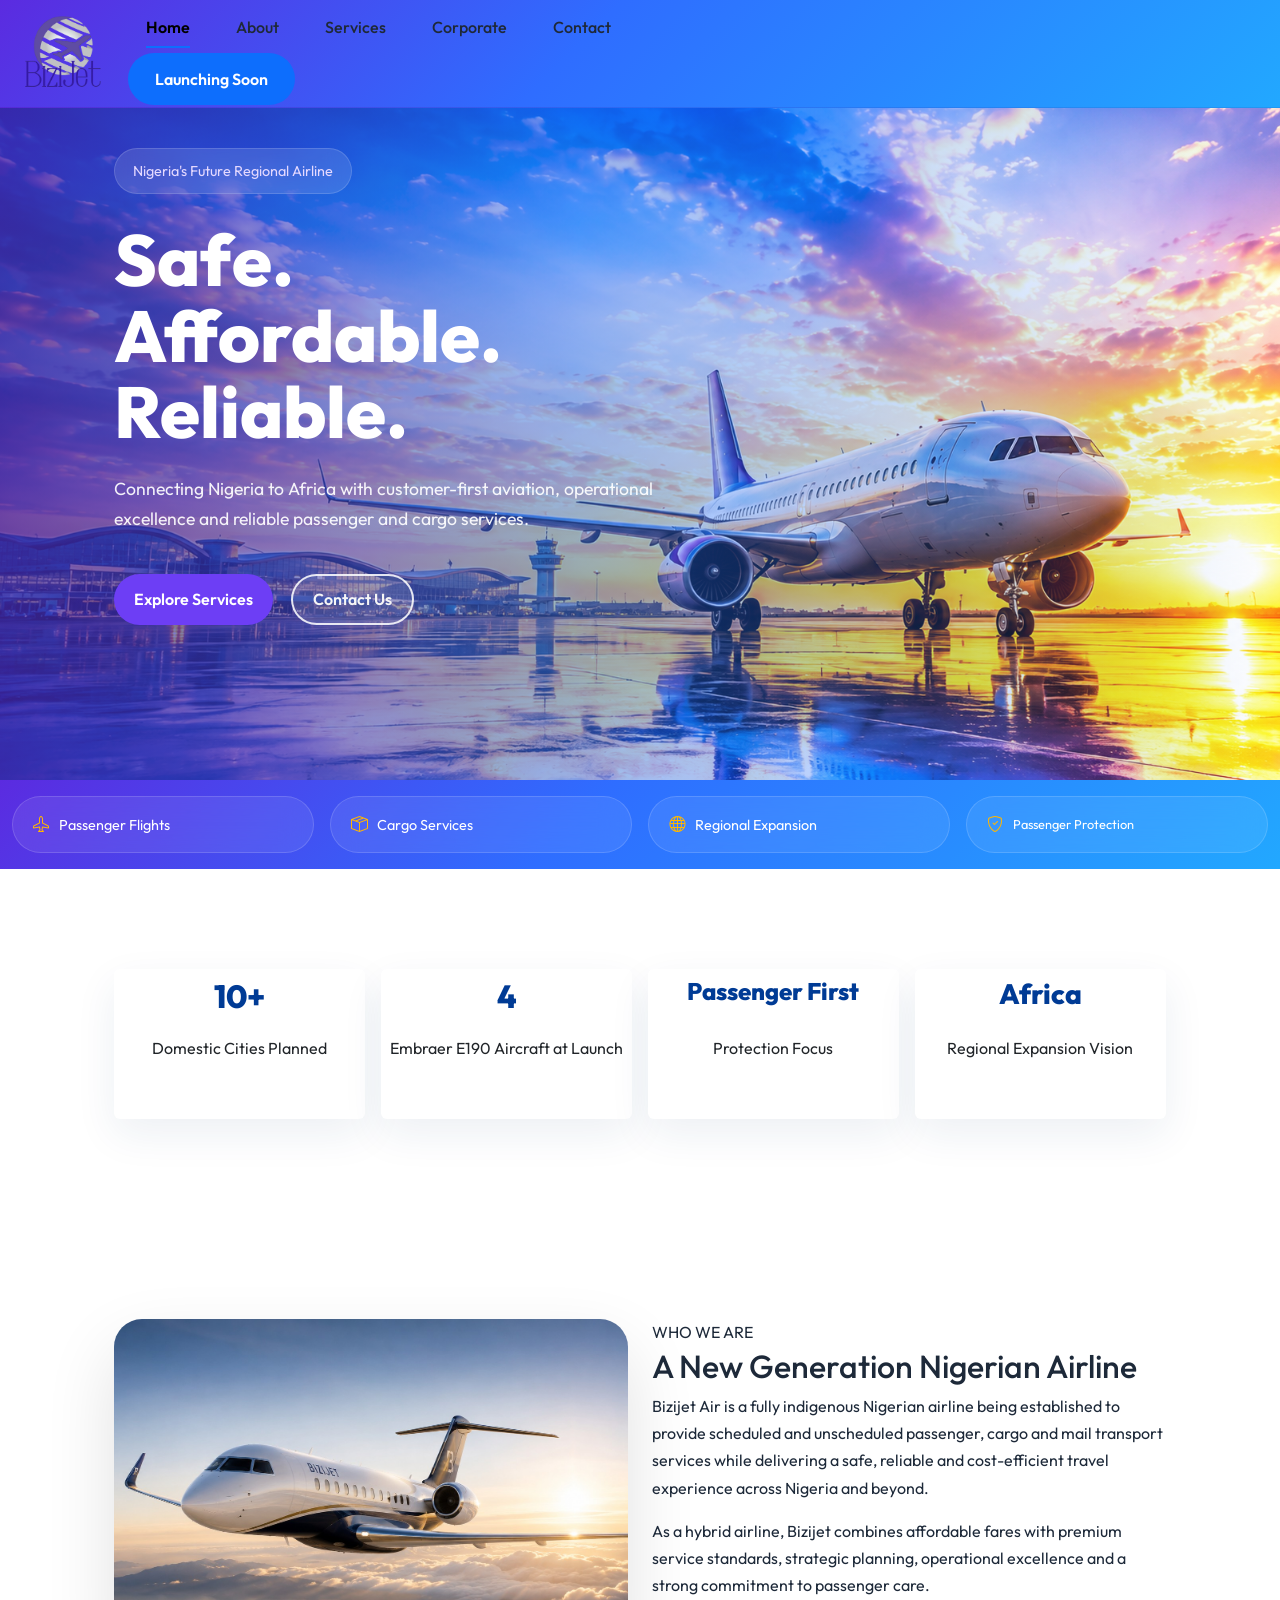
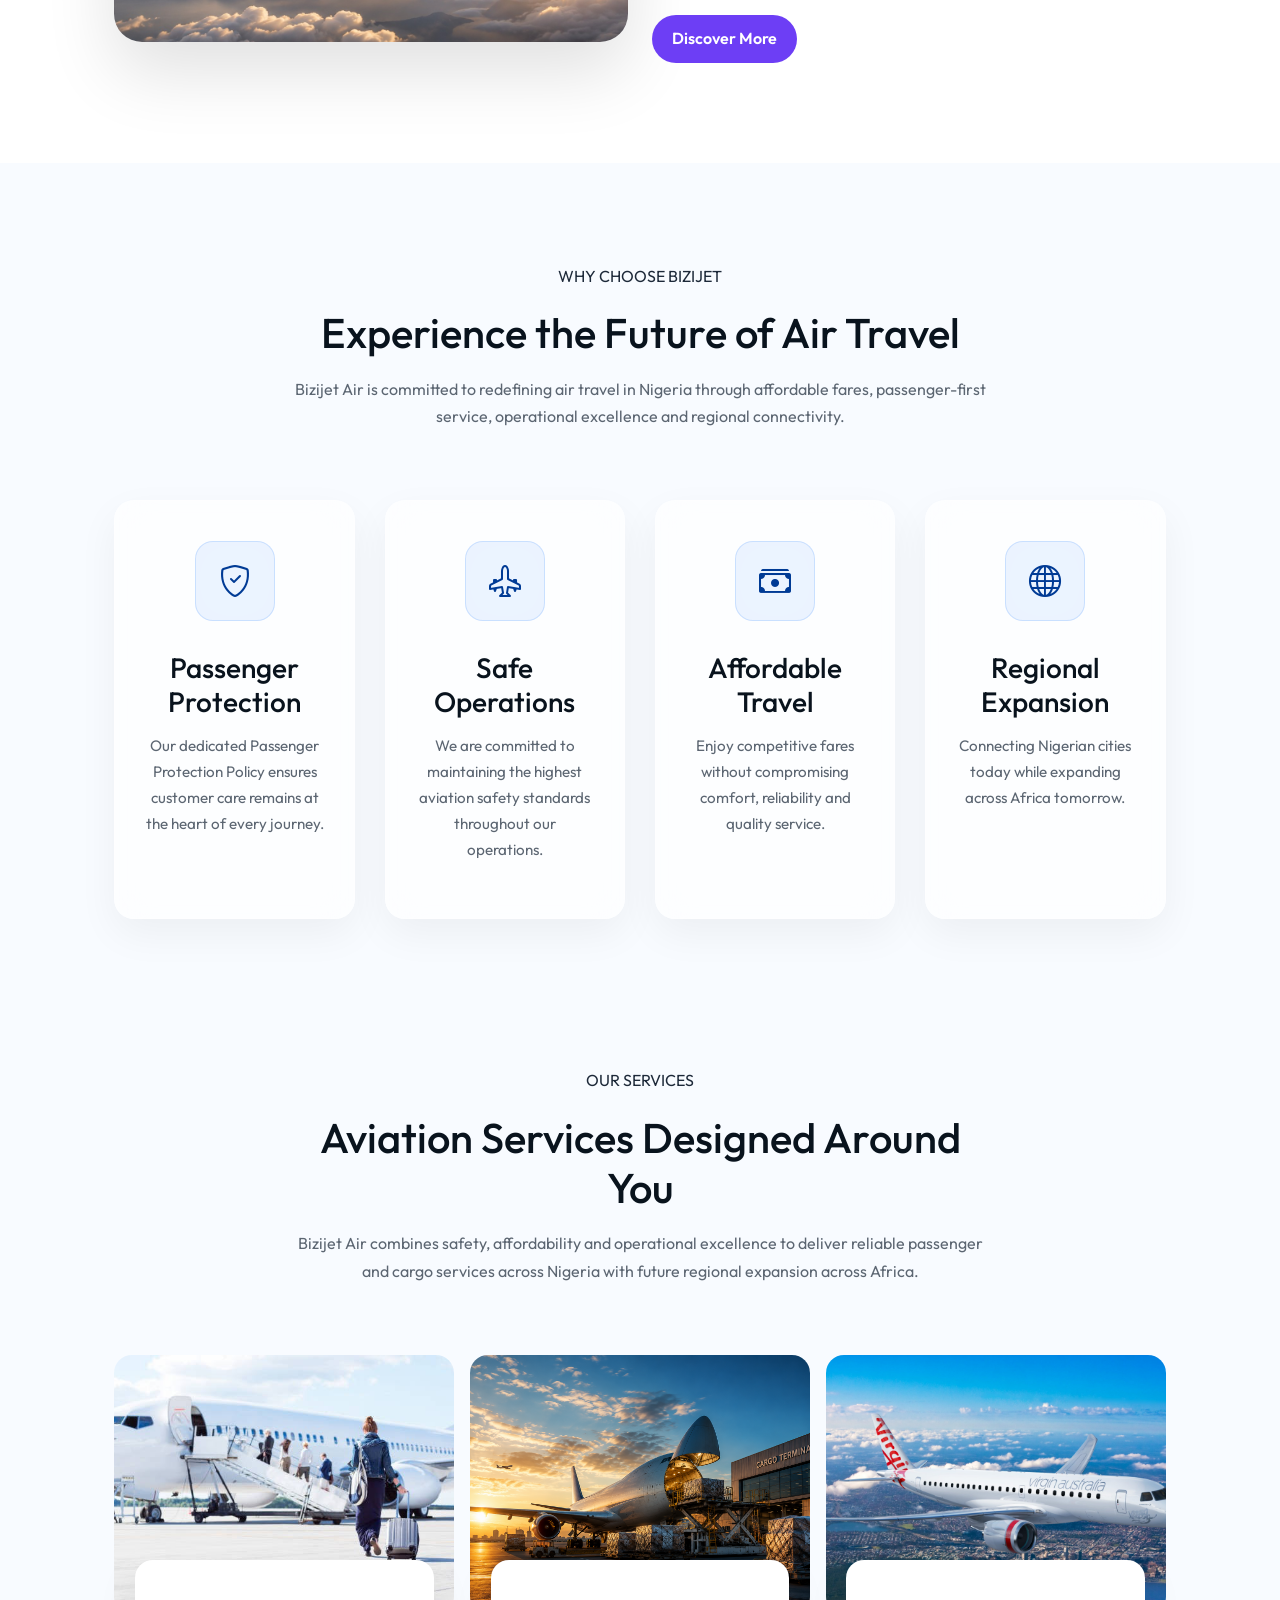
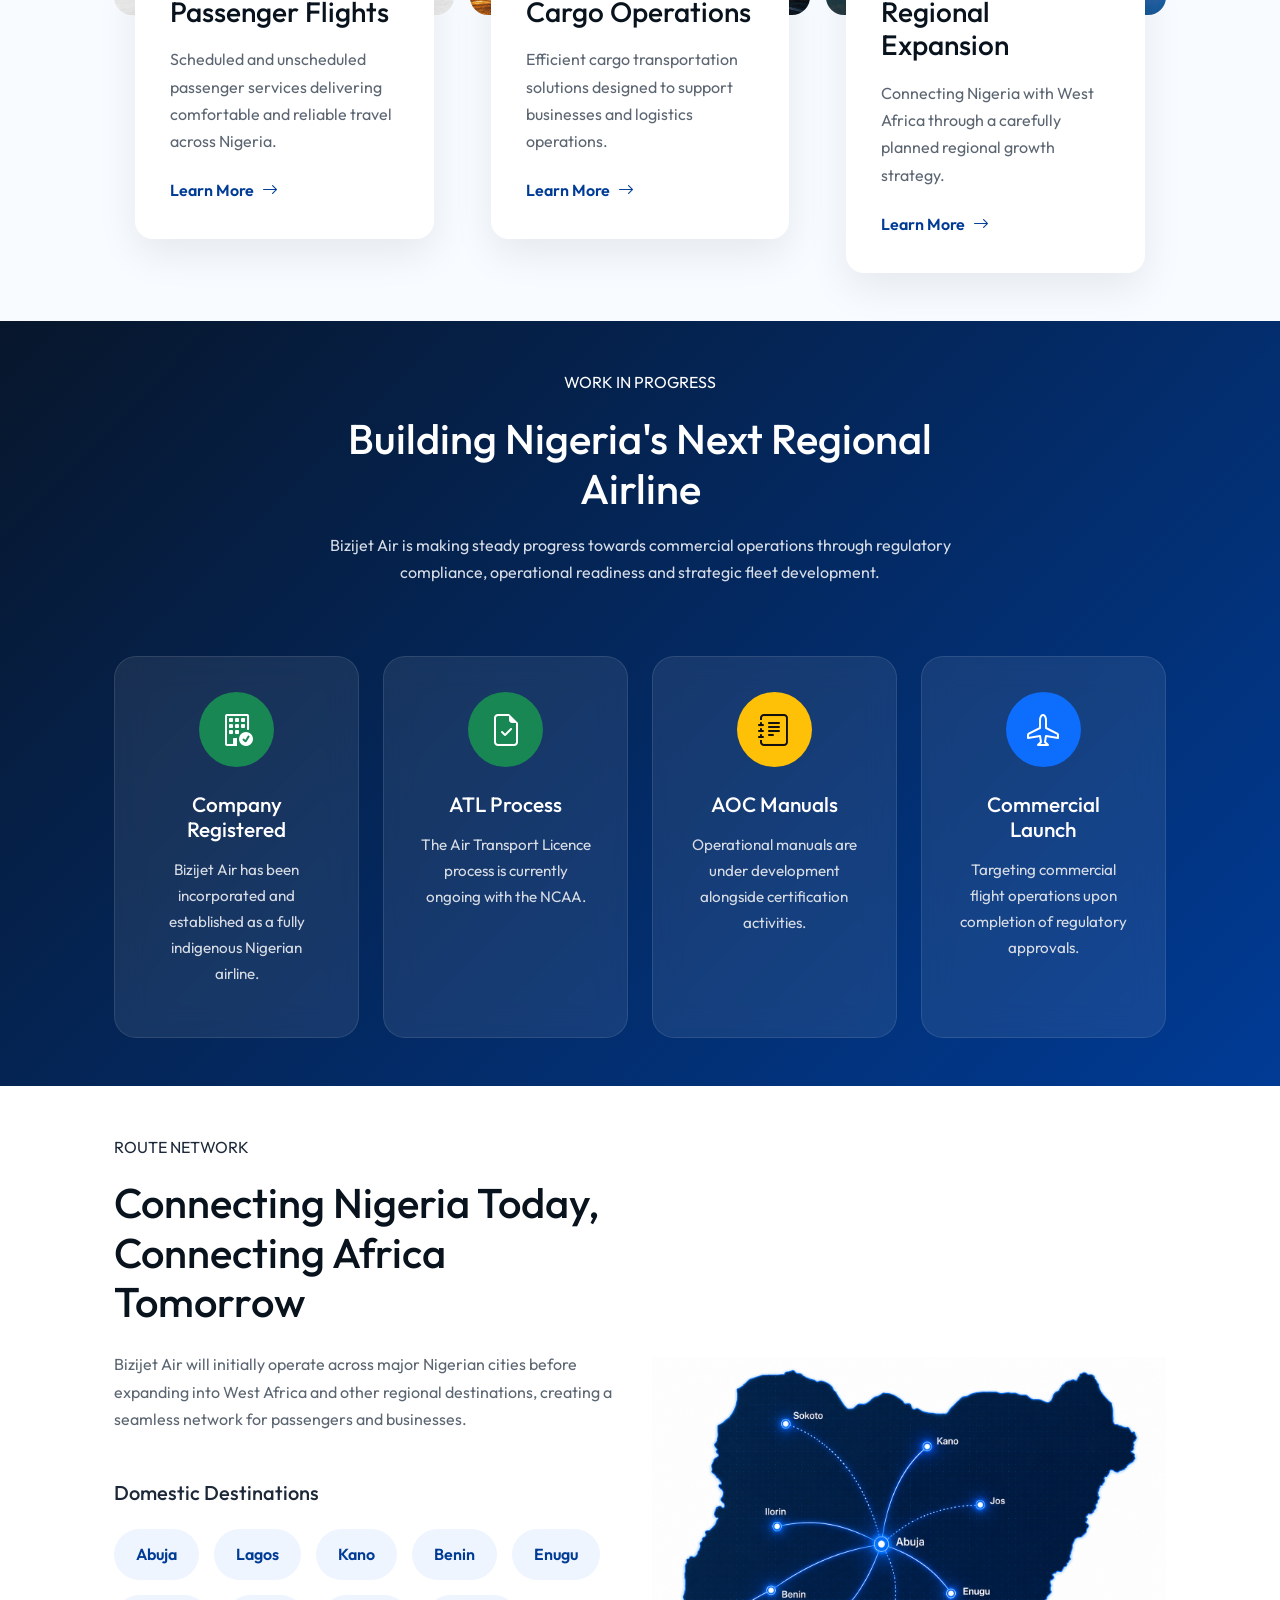
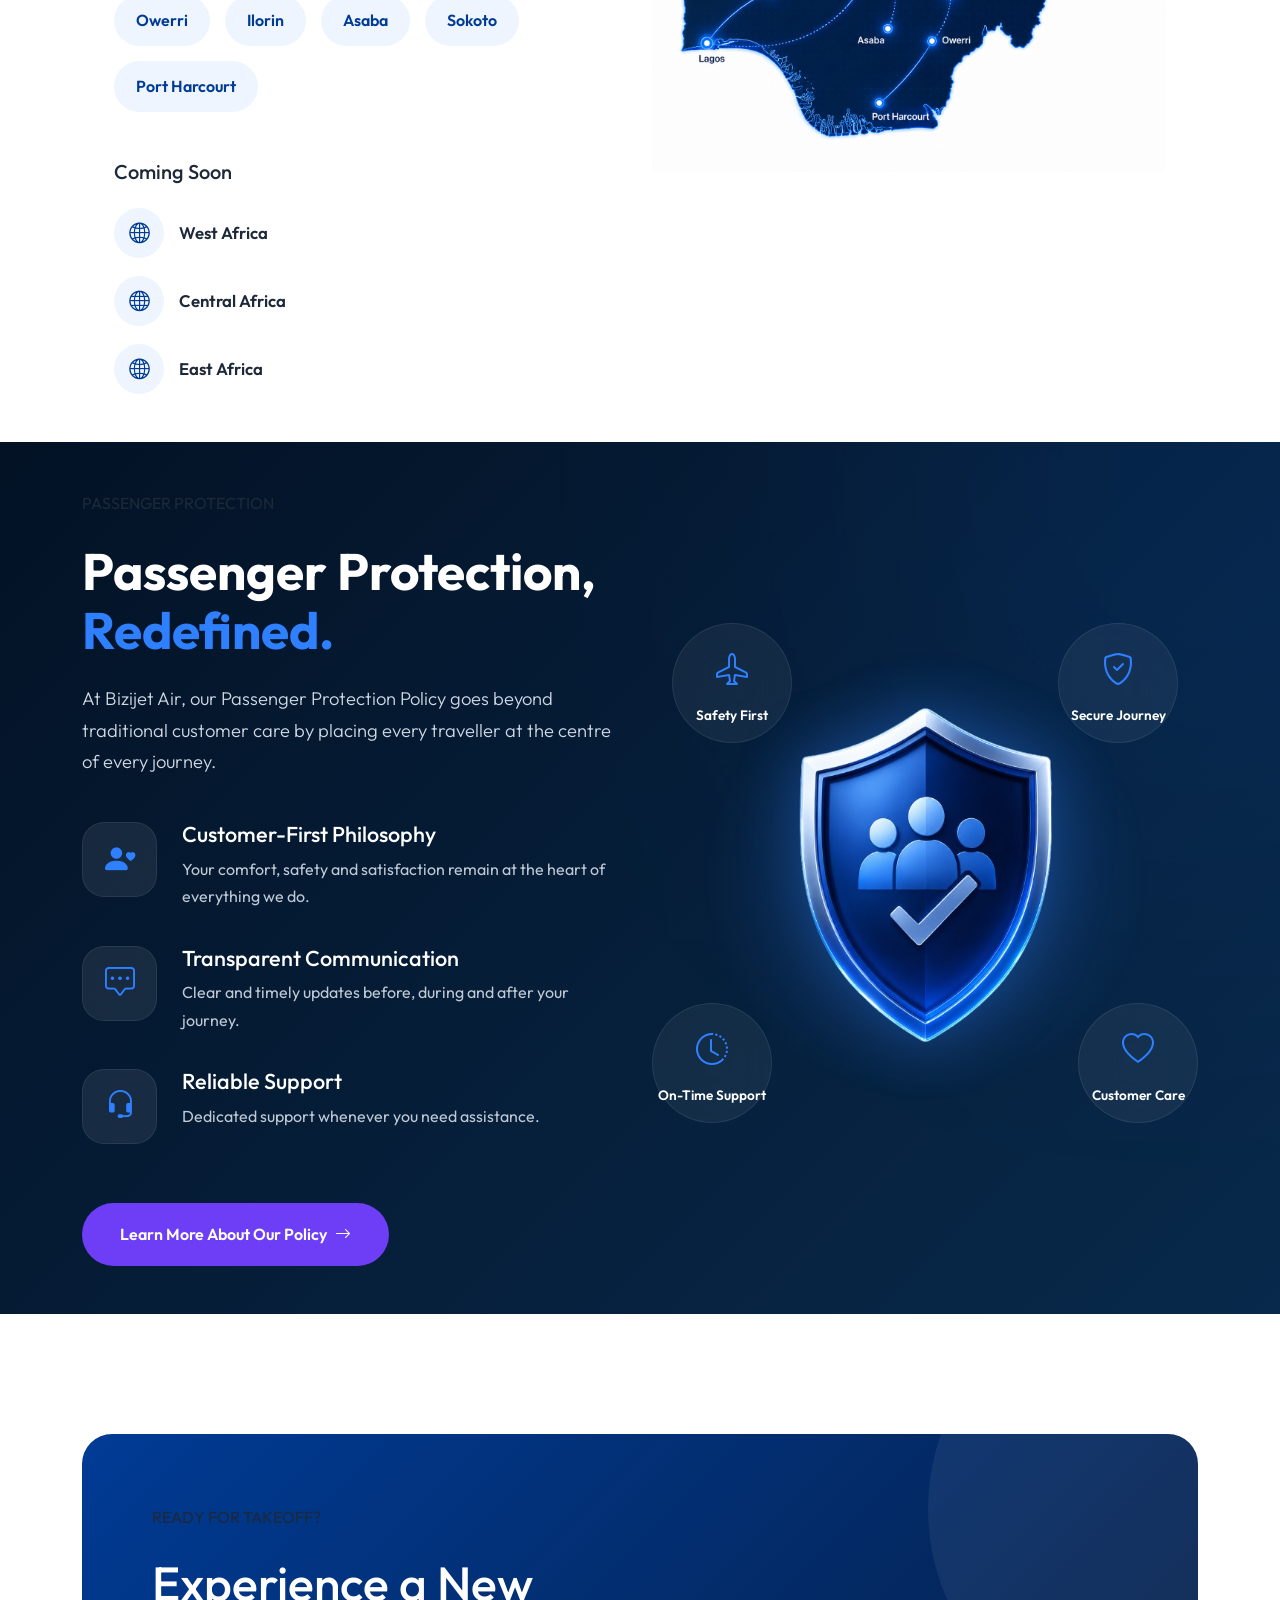
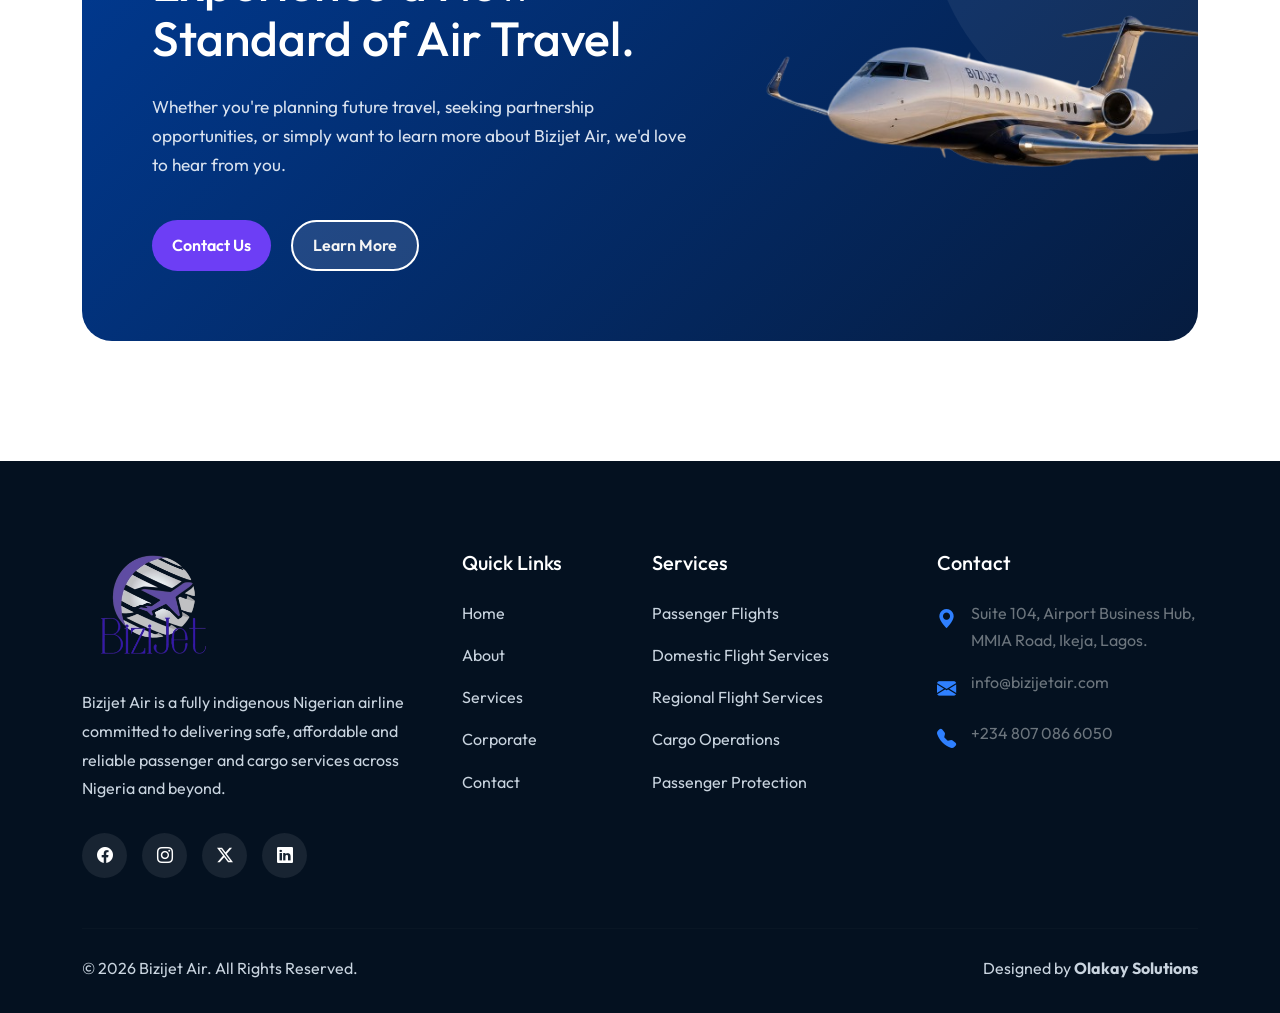
==== commit 46919ed3: "Add files via upload" ====
--- a/index.html
+++ b/index.html
@@ -24,25 +24,26 @@
         </button>
 
         <div class="collapse navbar-collapse"id="navbarMenu">
-            <ul class="navbar-nav mx-auto">
-                <li class="nav-item">
-                    <a class="nav-link active"href="index.html">Home</a>
-                </li>
-                <li class="nav-item">
-                    <a class="nav-link"href="about.html">About</a>
-                </li>
-                <li class="nav-item">
-                    <a class="nav-link"href="services.html">Services</a>
-                </li>
-                <li class="nav-item">
-                    <a class="nav-link"href="corporate.html">Corporate</a>
-                </li>
-                <li class="nav-item">
-                    <a class="nav-link" href="contact.html">Contact</a>
-                </li>
-            </ul>
-
-            <a href="corporate.html#workInProgress"class="btn launch-btn">Launching Soon</a>
+            <div class="mobile-menu">
+                <ul class="navbar-nav mx-auto">
+                    <li class="nav-item">
+                        <a class="nav-link active"href="index.html">Home</a>
+                    </li>
+                    <li class="nav-item">
+                        <a class="nav-link"href="about.html">About</a>
+                    </li>
+                    <li class="nav-item">
+                        <a class="nav-link"href="services.html">Services</a>
+                    </li>
+                    <li class="nav-item">
+                        <a class="nav-link"href="corporate.html">Corporate</a>
+                    </li>
+                    <li class="nav-item">
+                        <a class="nav-link" href="contact.html">Contact</a>
+                    </li>
+                </ul>
+                <a href="corporate.html#workInProgress"class="btn launch-btn">Launching Soon</a>
+            </div>
         </div>
     </div>
 </nav>
@@ -60,7 +61,7 @@
                 <h1 data-aos="fade-up" data-aos-delay="0" data-aos-duration="1200">Safe.<br> Affordable.<br> Reliable.</h1>
 
                 <p data-aos="fade-up" data-aos-delay="500" data-aos-duration="1200">Connecting Nigeria to Africa with customer-first aviation, operational excellence and reliable passenger and cargo services.</p>
-                <div class="hero-buttons" data-aos="fade-up" data-aos-delay="1000" data-aos-duration="1200">
+                <div class="hero-buttons" data-aos="fade-up" data-aos-delay="300" data-aos-duration="1200">
                     <a href="services.html" class="btn-primary"> Explore Services</a>
                     <a href="contact.html" class="btn-secondary">Contact Us</a>
                 </div>
--- a/style.css
+++ b/style.css
@@ -31,23 +31,12 @@
 ==========================*/
 
 .navbar{
-    background: linear-gradient(
-        135deg,
-        #5B2BE0 0%,
-        #2F6DFF 45%,
-        #22A8FF 100%
-    );
-
+    background: linear-gradient(135deg,#5B2BE0 0%, #2F6DFF 45%, #22A8FF 100%);
     backdrop-filter:blur(16px);
-
     border-bottom:1px solid rgba(0,0,0,.05);
-
     padding:2px 0;
-
     transition:.35s;
-
     z-index:9999;
-
 }
 .navbar.scrolled {
     background:rgba(255,255,255,.88);
@@ -59,77 +48,42 @@
 ==========================*/
 
 .navbar-brand img{
-
     width: 100px;
-
 }
 
 /*=========================
         LINKS
 ==========================*/
-
 .navbar-nav{
-
     gap:10px;
-
-}
-
+}
 .nav-link{
-
     position:relative;
-
     color:#1f2937;
-
     font-weight:500;
-
     padding:12px 18px !important;
-
     transition:.3s;
-
-}
-
+}
 .nav-link:hover{
-
     color:#0d6efd;
-
-}
-
+}
 /* underline */
-
 .nav-link::after{
-
     content:"";
-
     position:absolute;
-
     left:18px;
-
     bottom:5px;
-
     width:0;
-
     height:2px;
-
     background:#0d6efd;
-
     transition:.3s;
-
-}
-
-.nav-link:hover::after,
-
-.nav-link.active::after{
-
+}
+.nav-link:hover::after, .nav-link.active::after{
     width:calc(100% - 36px);
-
-}
-
+}
 .nav-link.active{
-
     color:#0d6efd;
-
     font-weight:600;
-
 }
 
 /*=========================
@@ -137,29 +91,18 @@
 ==========================*/
 
 .launch-btn{
-
     padding:13px 26px;
-
     border-radius:50px;
-
     background:#0d6efd;
-
     color:#fff;
-
     font-weight:600;
-
     transition:.3s;
-
 }
 
 .launch-btn:hover{
-
     background:#0b5ed7;
-
     color:#fff;
-
     transform:translateY(-2px);
-
 }
 
 /*=========================
@@ -167,21 +110,14 @@
 ==========================*/
 
 .navbar-toggler{
-
     border:none;
-
     box-shadow:none !important;
-
     padding:0;
-
 }
 
 .navbar-toggler i{
-
     font-size:2rem;
-
     color:#5B2BE0;
-
 }
 
 /*=========================
@@ -190,18 +126,12 @@
 
 @media(max-width:991px){
 
-.navbar-collapse{
-
+.mobile-menu{
     margin-top:20px;
-
     background:#fff;
-
     border-radius:22px;
-
     padding:20px;
-
     box-shadow:0 20px 50px rgba(0,0,0,.08);
-
 }
 .nav-link.active {
     color:#0d6efd;
@@ -211,35 +141,20 @@
     text-underline-offset: 5px;
     text-decoration-color: #003b95;
 }
-
 .navbar-nav{
-
     gap:0;
-
-}
-
+}
 .nav-link{
-
     padding:16px 0 !important;
-
     border-bottom:1px solid #edf2f7;
-
-}
-
+}
 .nav-link::after{
-
     display:none;
-
-}
-
+}
 .launch-btn{
-
     width:100%;
-
     margin-top:20px;
-
     text-align:center;
-
 }
 
 }
@@ -539,73 +454,40 @@
 ======================================*/
 
 @media(max-width:991px){
-
     .nav-links{
-
         display:none;
-
-    }
-
+    }
     .nav-btn{
-
         display:none;
-
-    }
-
+    }
     .menu-btn{
-
         display:block;
-
-    }
-
+    }
     .hero h1{
-
         font-size:3.2rem;
-
-    }
-
+    }
     section{
-
         padding:80px 6%;
-
-    }
-
+    }
 }
 
 @media(max-width:768px){
-
     .hero{
-
         text-align:center;
-
-    }
-
+    }
     .hero-content{
-
         margin:auto;
-
-    }
-
+    }
     .hero-buttons{
-
         justify-content:center;
-
         flex-wrap:wrap;
-
-    }
-
+    }
     .hero-features{
-
         justify-content:center;
-
-    }
-
+    }
     .hero h1{
-
         font-size:2.6rem;
-
-    }
-
+    }
 }
 
 .stat-card {
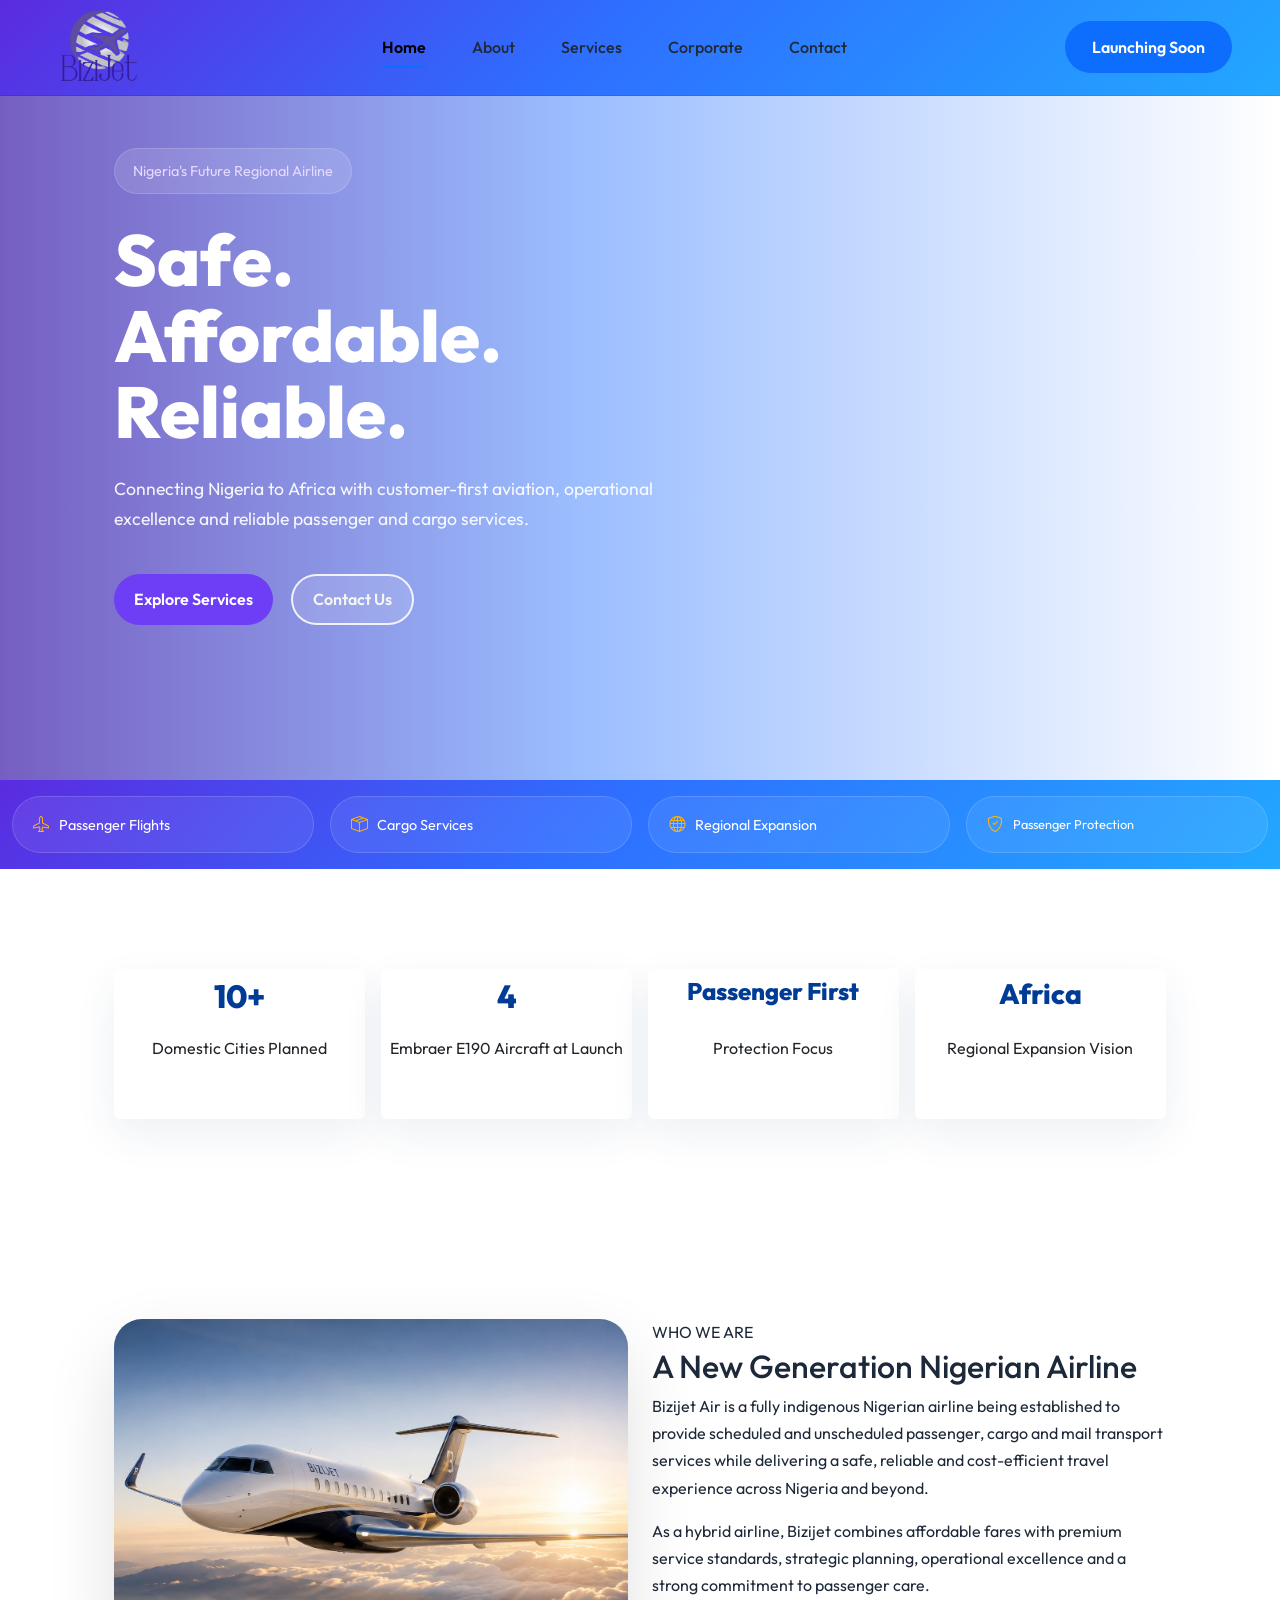
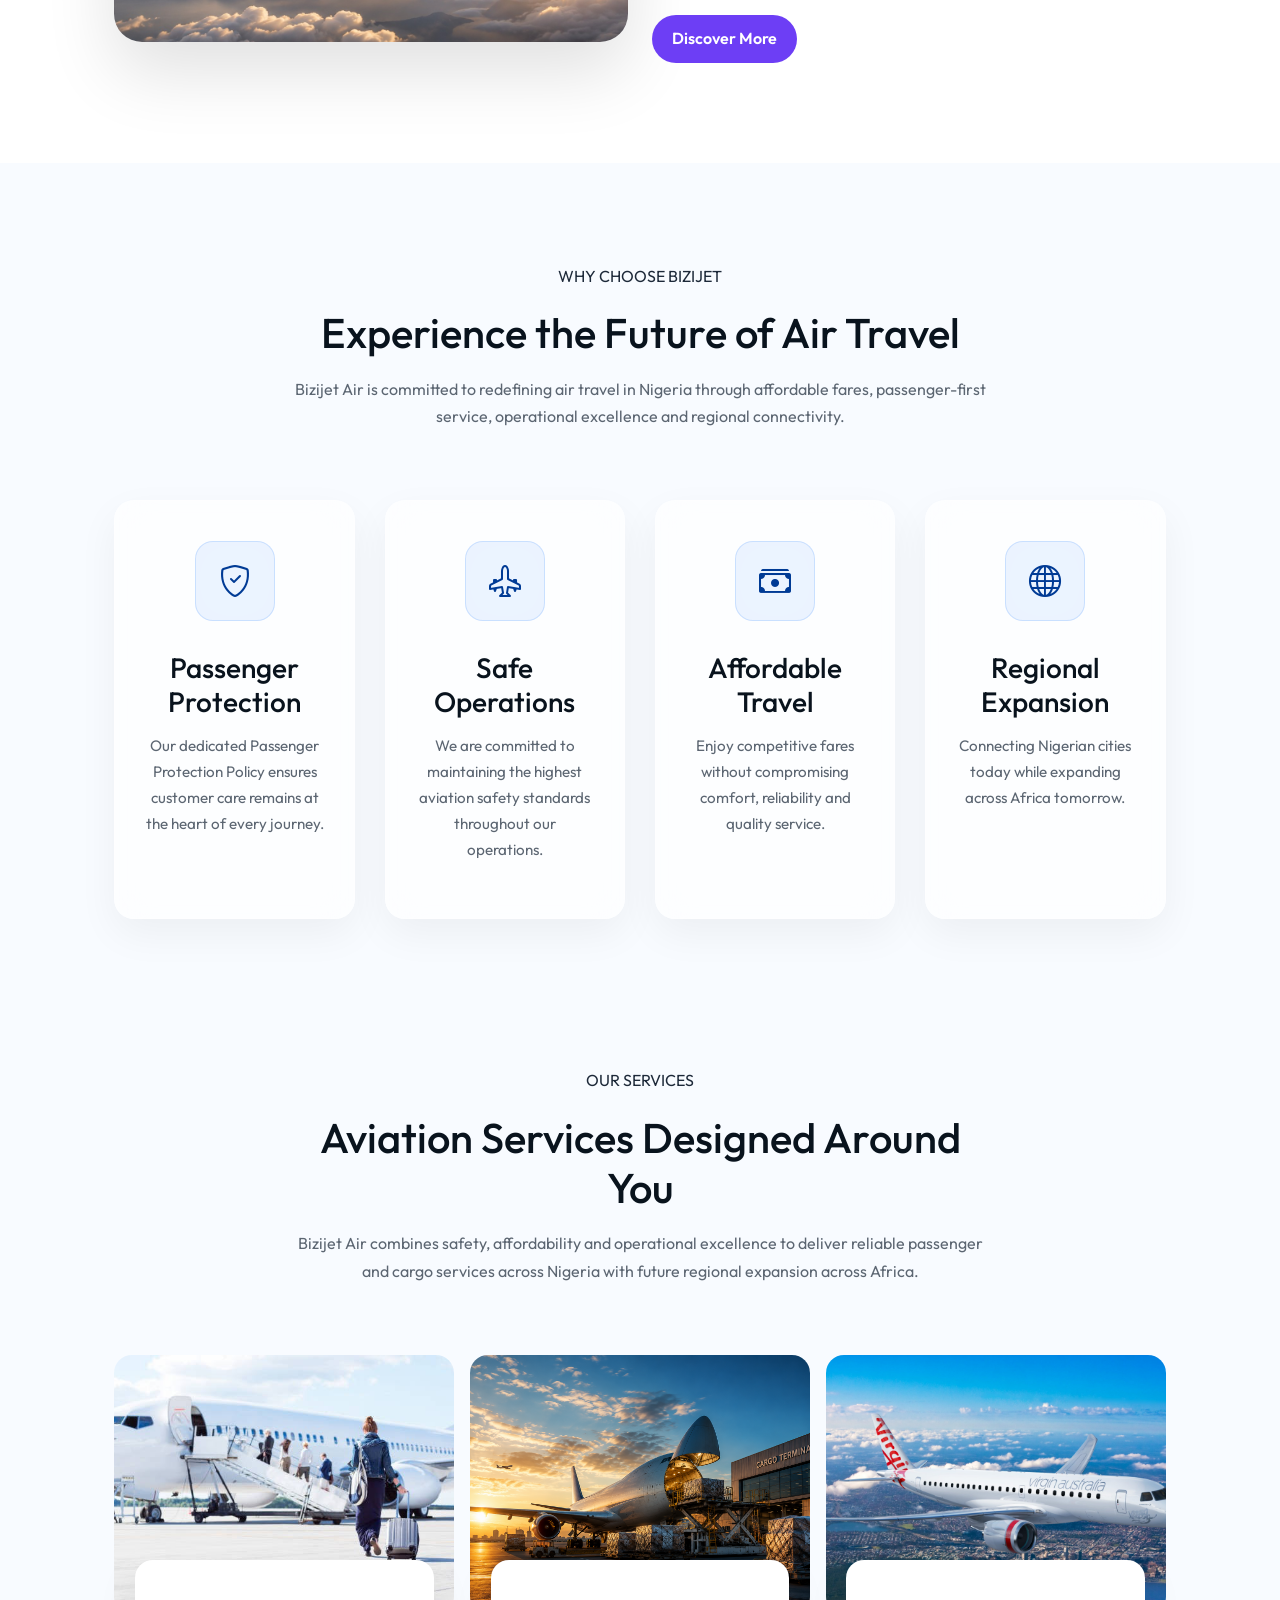
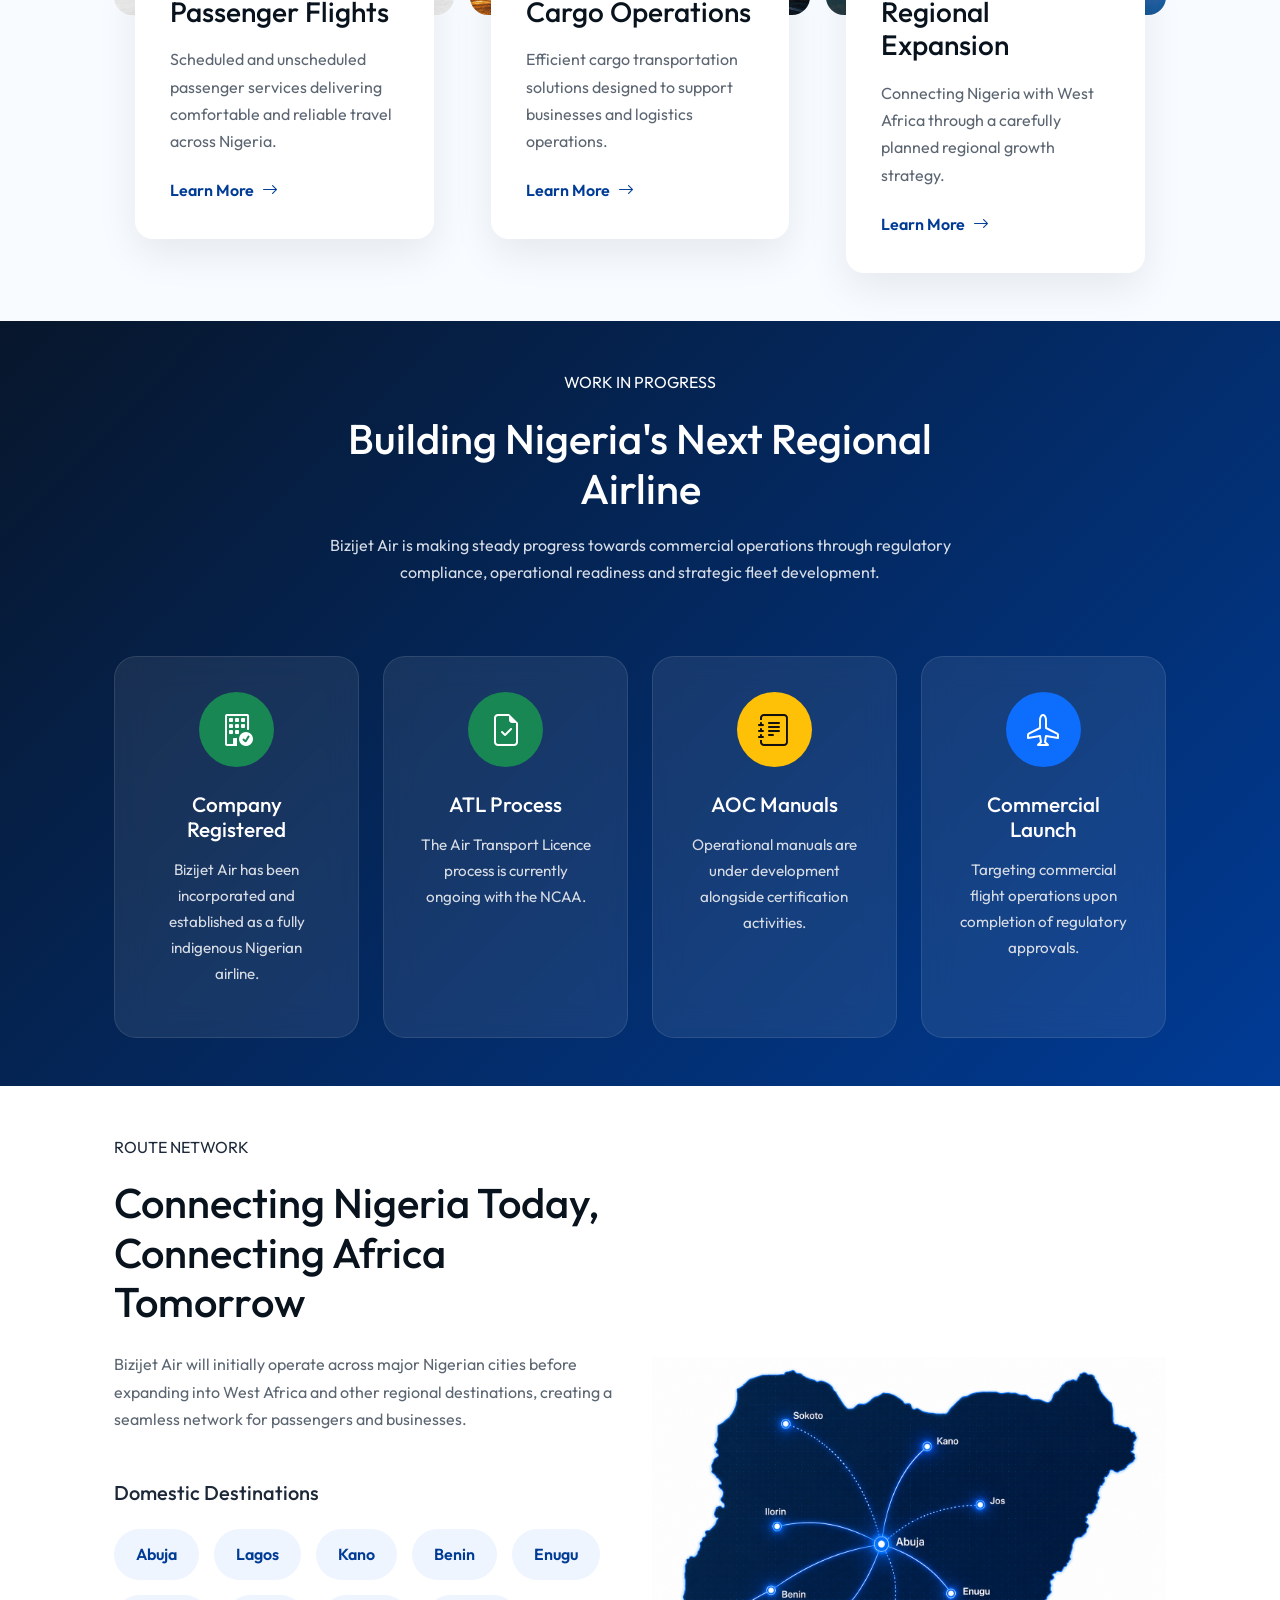
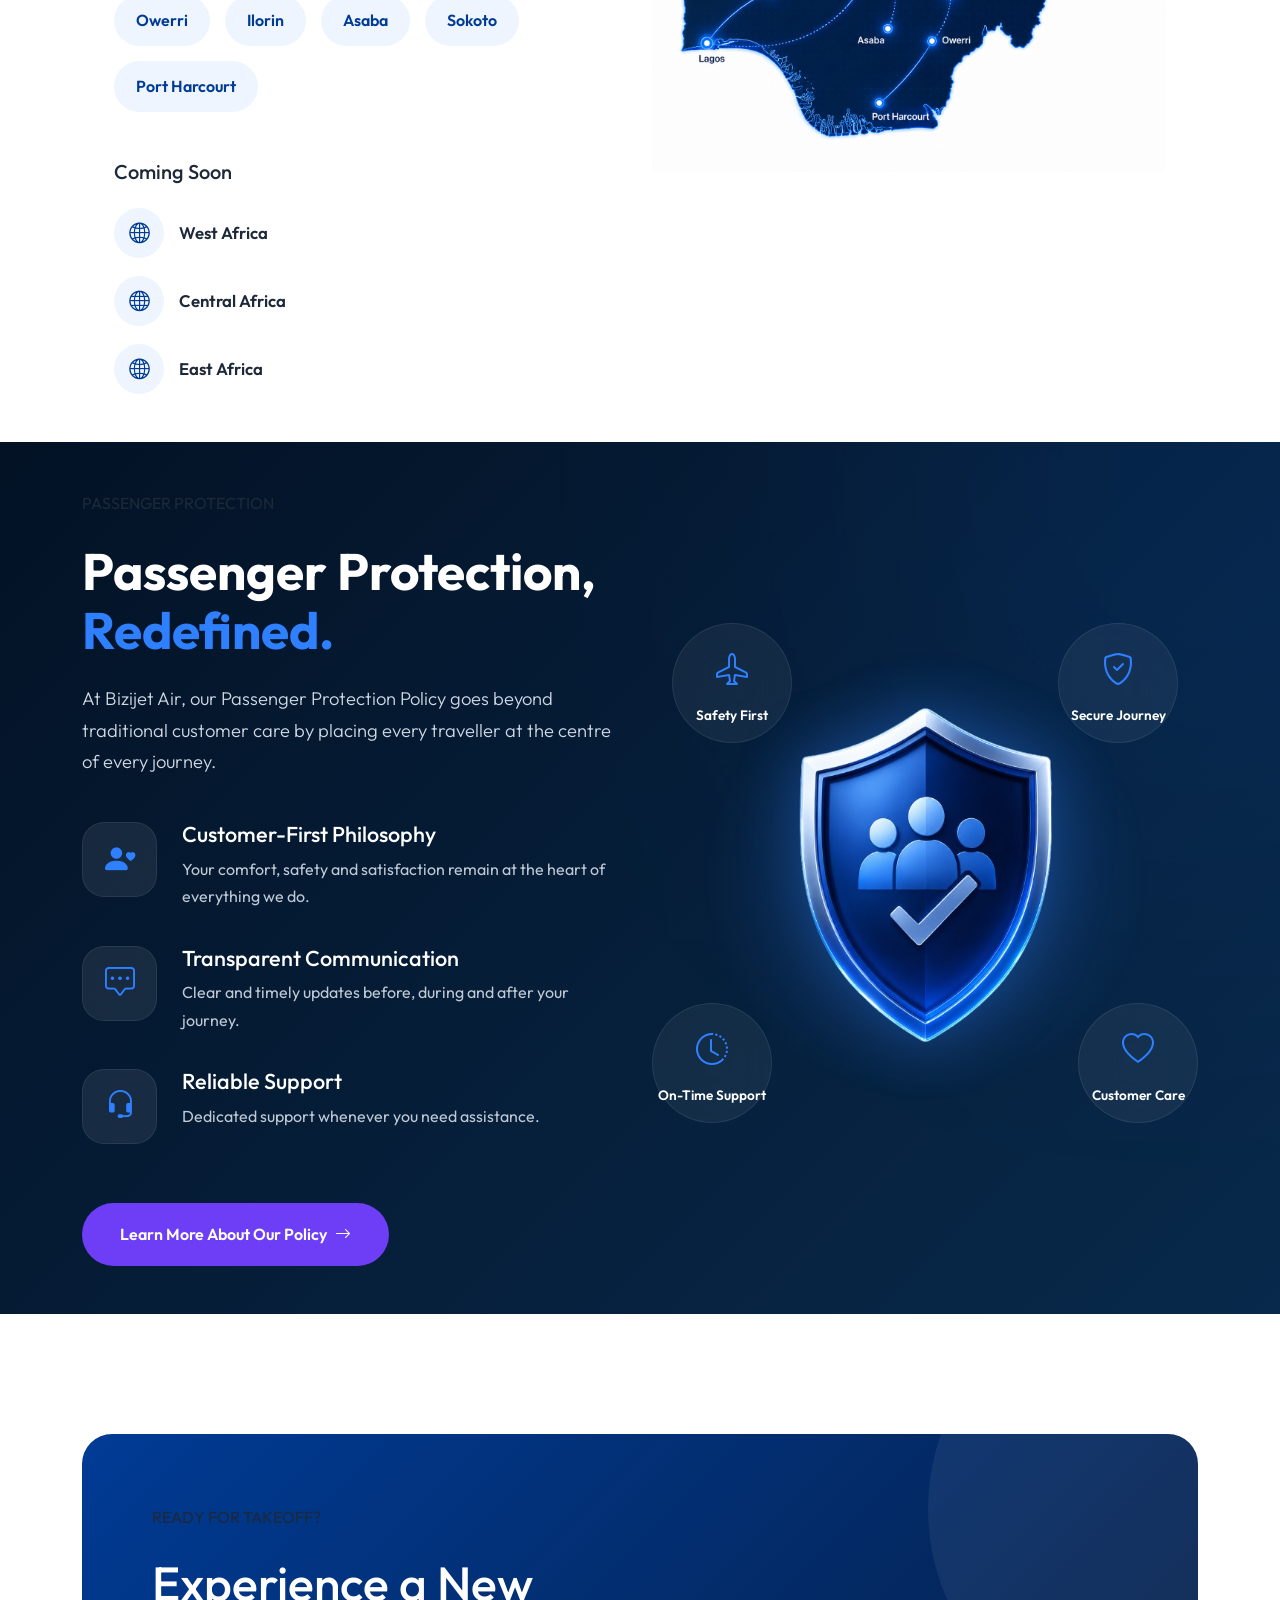
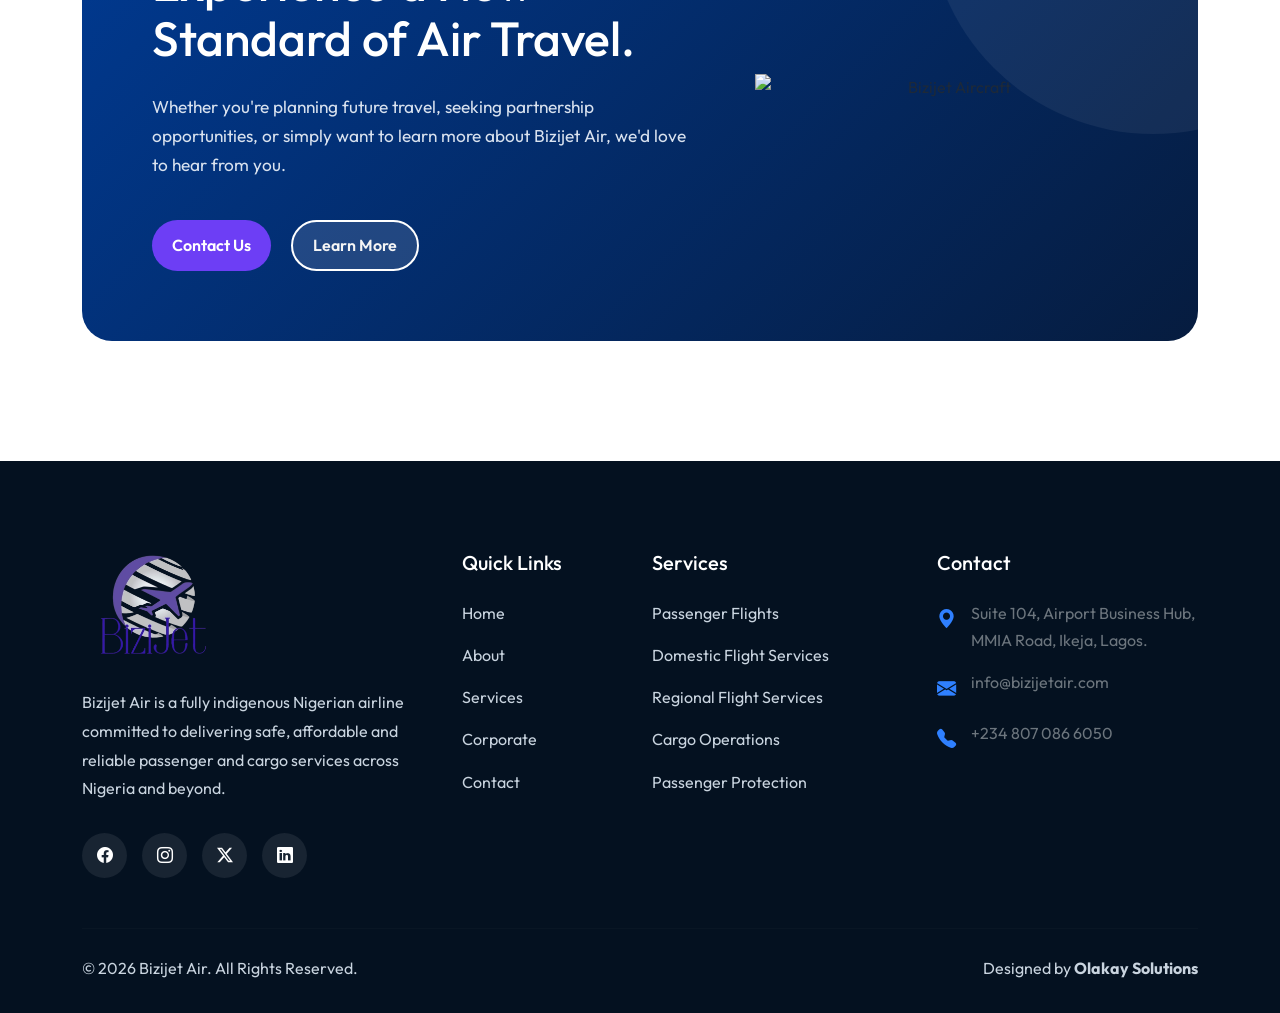
==== commit cfd82a59: "Add files via upload" ====
--- a/index.html
+++ b/index.html
@@ -13,7 +13,7 @@
 </head>
 <body>
 <nav class="navbar navbar-expand-lg fixed-top bizijet-navbar">
-    <div class="container-fluid">
+    <div class="container-fluid px-lg-5 px-2">
 
         <a class="navbar-brand" href="index.html">
             <img src="images/logo.png" alt="Bizijet Logo">
@@ -40,7 +40,7 @@
                     </li>
                     <li class="nav-item">
                         <a class="nav-link" href="contact.html">Contact</a>
-                    </li>
+                    </li> 
                 </ul>
                 <a href="corporate.html#workInProgress"class="btn launch-btn">Launching Soon</a>
             </div>
@@ -58,10 +58,10 @@
             <div class="hero-content">
                 <span class="hero-tag">Nigeria's Future Regional Airline</span>
 
-                <h1 data-aos="fade-up" data-aos-delay="0" data-aos-duration="1200">Safe.<br> Affordable.<br> Reliable.</h1>
-
-                <p data-aos="fade-up" data-aos-delay="500" data-aos-duration="1200">Connecting Nigeria to Africa with customer-first aviation, operational excellence and reliable passenger and cargo services.</p>
-                <div class="hero-buttons" data-aos="fade-up" data-aos-delay="300" data-aos-duration="1200">
+                <h1 data-aos="fade-up" data-aos-delay="0">Safe.<br> Affordable.<br> Reliable.</h1>
+
+                <p data-aos="fade-up" data-aos-delay="500">Connecting Nigeria to Africa with customer-first aviation, operational excellence and reliable passenger and cargo services.</p>
+                <div class="hero-buttons" data-aos="fade-up" data-aos-delay="300">
                     <a href="services.html" class="btn-primary"> Explore Services</a>
                     <a href="contact.html" class="btn-secondary">Contact Us</a>
                 </div>
@@ -525,7 +525,7 @@
                 </div>
 
                 <div class="col-lg-5 text-center">
-                    <img src="images/149201-removebg-preview.png" class="img-fluid cta-plane"alt="Bizijet Aircraft">
+                    <img src="images/cta-plane.webp" class="img-fluid cta-plane"alt="Bizijet Aircraft">
                 </div>
             </div>
         </div>
--- a/style.css
+++ b/style.css
@@ -123,7 +123,11 @@
 /*=========================
         MOBILE
 ==========================*/
-
+.mobile-menu{
+    display: flex;
+    align-items: center;
+    width: 100%;
+}
 @media(max-width:991px){
 
 .mobile-menu{
@@ -284,7 +288,7 @@
 
     max-height:100vh;
 
-    background:url("images/image.png") center/cover no-repeat;
+    background:url("images/home-hero.webp") 80% center/cover no-repeat;
 
     position:relative;
 
@@ -1545,6 +1549,7 @@
     max-width:560px;
     animation:floatPlane 5s ease-in-out infinite;
     transform: translateX(20px);
+    width: 100%;
 }
 
 @keyframes floatPlane{
@@ -1759,7 +1764,7 @@
 
     justify-content:center;
 
-    background:url("images/about-hero.jpg") center center/cover no-repeat;
+    background:url("images/about-hero.webp") 66% center/cover no-repeat;
 
     overflow:hidden;
 
@@ -2719,17 +2724,11 @@
 ==============================*/
 
 .fleet-image{
-
     position:relative;
-
     display:flex;
-
     justify-content:center;
-
     align-items:center;
-
     min-height:500px;
-
 }
 @keyframes planeFloat{
 
@@ -2786,19 +2785,12 @@
 /* Decorative Circle */
 
 .fleet-image::after{
-
     content:"";
-
     position:absolute;
-
     width:470px;
-
     height:470px;
-
     border-radius:50%;
-
     border:2px dashed rgba(13,110,253,.15);
-
 }
 
 /*=============================
@@ -2806,27 +2798,22 @@
 ==============================*/
 
 .fleet-image img{
-
     max-width:100%;
-
     width:520px;
-
     position:relative;
-
     z-index:5;
-
     filter:drop-shadow(0 35px 45px rgba(0,0,0,.18));
-
     animation:planeFloat 5s ease-in-out infinite;
-
     transition:.4s;
-
+}
+@media(max-width: 600px) {
+    .fleet-image{
+        width: 100%;
+    }
 }
 
 .fleet-image:hover img{
-
     transform:scale(1.04);
-
 }
 /*=============================
       FLEET TIMELINE
@@ -2936,245 +2923,123 @@
 
 }
 .fleet-glass{
-
     position:relative;
-
-    padding:50px;
-
+    /* padding:10px; */
     border-radius:35px;
-
     background:rgba(255,255,255,.35);
-
     backdrop-filter:blur(18px);
-
     -webkit-backdrop-filter:blur(18px);
-
     border:1px solid rgba(255,255,255,.45);
-
     box-shadow: 0 30px 60px rgba(0,0,0,.08), inset 0 1px 1px rgba(255,255,255,.65);
-
 }
 .fleet-glass::before{
-
     content:"";
-
     position:absolute;
-
     top:0;
-
     left:-50%;
-
     width:50%;
-
     height:100%;
-
-    background:
-
-        linear-gradient(
-
-            90deg,
-
-            transparent,
-
-            rgba(255,255,255,.28),
-
-            transparent
-
-        );
-
+    background:linear-gradient(90deg, transparent, rgba(255,255,255,.28), transparent);
     transform:skewX(-25deg);
-
 }
 /*=============================
       FLEET BADGE
 ==============================*/
-
 .fleet-badge{
-
     position:absolute;
-
     left:50%;
-
     bottom:25px;
-
     transform:translateX(-50%);
-
     display:flex;
-
     align-items:center;
-
     gap:18px;
-
     padding:10px 28px;
-
     width:320px;
-
     border-radius:22px;
-
     background:rgba(255,255,255,.92);
-
     backdrop-filter:blur(18px);
-
     -webkit-backdrop-filter:blur(18px);
-
-    box-shadow:
-        0 18px 40px rgba(0,0,0,.12);
-
+    box-shadow: 0 18px 40px rgba(0,0,0,.12);
     border:1px solid rgba(255,255,255,.5);
-
     z-index:20;
-
     transition:.35s;
-
-}
-
+}
 .fleet-badge:hover{
-
     transform:translateX(-50%) translateY(-8px);
-
-    box-shadow:
-        0 25px 55px rgba(0,0,0,.18);
-
-}
-
+    box-shadow:0 25px 55px rgba(0,0,0,.18);
+}
 .badge-icon{
-
     width:60px;
-
     height:60px;
-
     border-radius:18px;
-
     background:linear-gradient(135deg, #0d6efd, #003b95);
-
     display:flex;
-
     justify-content:center;
-
     align-items:center;
-
     flex-shrink:0;
-
 }
 
 .badge-icon i{
-
     color:#fff;
-
     font-size:1.5rem;
-
-}
-
+}
 .fleet-badge h5{
-
     margin:0;
-
     font-size:1rem;
-
     font-weight:700;
-
     letter-spacing:1px;
-
     color:#0a2342;
-
-}
-
+}
 .fleet-badge span{
-
     display:block;
-
     /* margin-top:5px; */
-
     color:#6c757d;
-
     font-size:.88rem;
-
-}
-
+}
 /*=====================================
         LEADERSHIP
 ======================================*/
-
 .leadership-section{
-
     padding:120px 0;
-
     background:#f8fbff;
-
-}
-
+}
 .leadership-section h2{
-
     font-size:3rem;
-
     font-weight:700;
-
-}
-
+}
 /*=========================
       LEADER CARD
 ==========================*/
-
 .leader-card{
-
     background:#fff;
-
     padding:45px 35px;
-
     border-radius:30px;
-
     text-align:center;
-
     height:100%;
-
     box-shadow:0 20px 50px rgba(0,0,0,.06);
-
     transition:.35s;
-
     border:1px solid #edf2f7;
-
     position:relative;
-
     overflow:hidden;
-
-}
-
+}
 .leader-card::before{
-
     content:"";
-
     position:absolute;
-
     top:0;
-
     left:0;
-
     width:100%;
-
     height:5px;
-
     background:linear-gradient(90deg,#0d6efd,#4facfe);
-
     transform:scaleX(0);
-
     transition:.35s;
-
-}
-
+}
 .leader-card:hover::before{
-
     transform:scaleX(1);
-
-}
-
+}
 .leader-card:hover{
-
     transform:translateY(-10px);
-
     box-shadow:0 30px 65px rgba(0,0,0,.10);
-
-}
-
+}
 /*=========================
         AVATAR
 ==========================*/
@@ -3337,27 +3202,16 @@
 ======================================*/
 
 .services-hero{
-
     position:relative;
-
     min-height:55vh;
-
     display:flex;
-
     align-items:center;
-
     overflow:hidden;
-
-    background: linear-gradient(
-        90deg,rgba(0,32,91,.95) 0%, rgba(0,52,130,.88) 35%, rgba(0,52,130,.15) 70%),
-        url("images/services-hero.png");
+    background: linear-gradient(90deg,rgba(0,32,91,.95) 0%, rgba(0,52,130,.88) 35%, rgba(0,52,130,.15) 70%), url("images/services-hero.webp");
     background-size:cover;
-
     background-position:center right;
-
     background-repeat:no-repeat;
     color: #fff;
-
 }
 .services-hero h1{
 
@@ -5650,7 +5504,7 @@
 
     background: linear-gradient(
         90deg,rgba(0,32,91,.95) 0%, rgba(0,52,130,.88) 35%, rgba(0,52,130,.15) 70%),
-        url("images/contact-hero.png");
+        url("images/contact-hero.webp");
     background-size:cover;
 
     background-position:center right;
